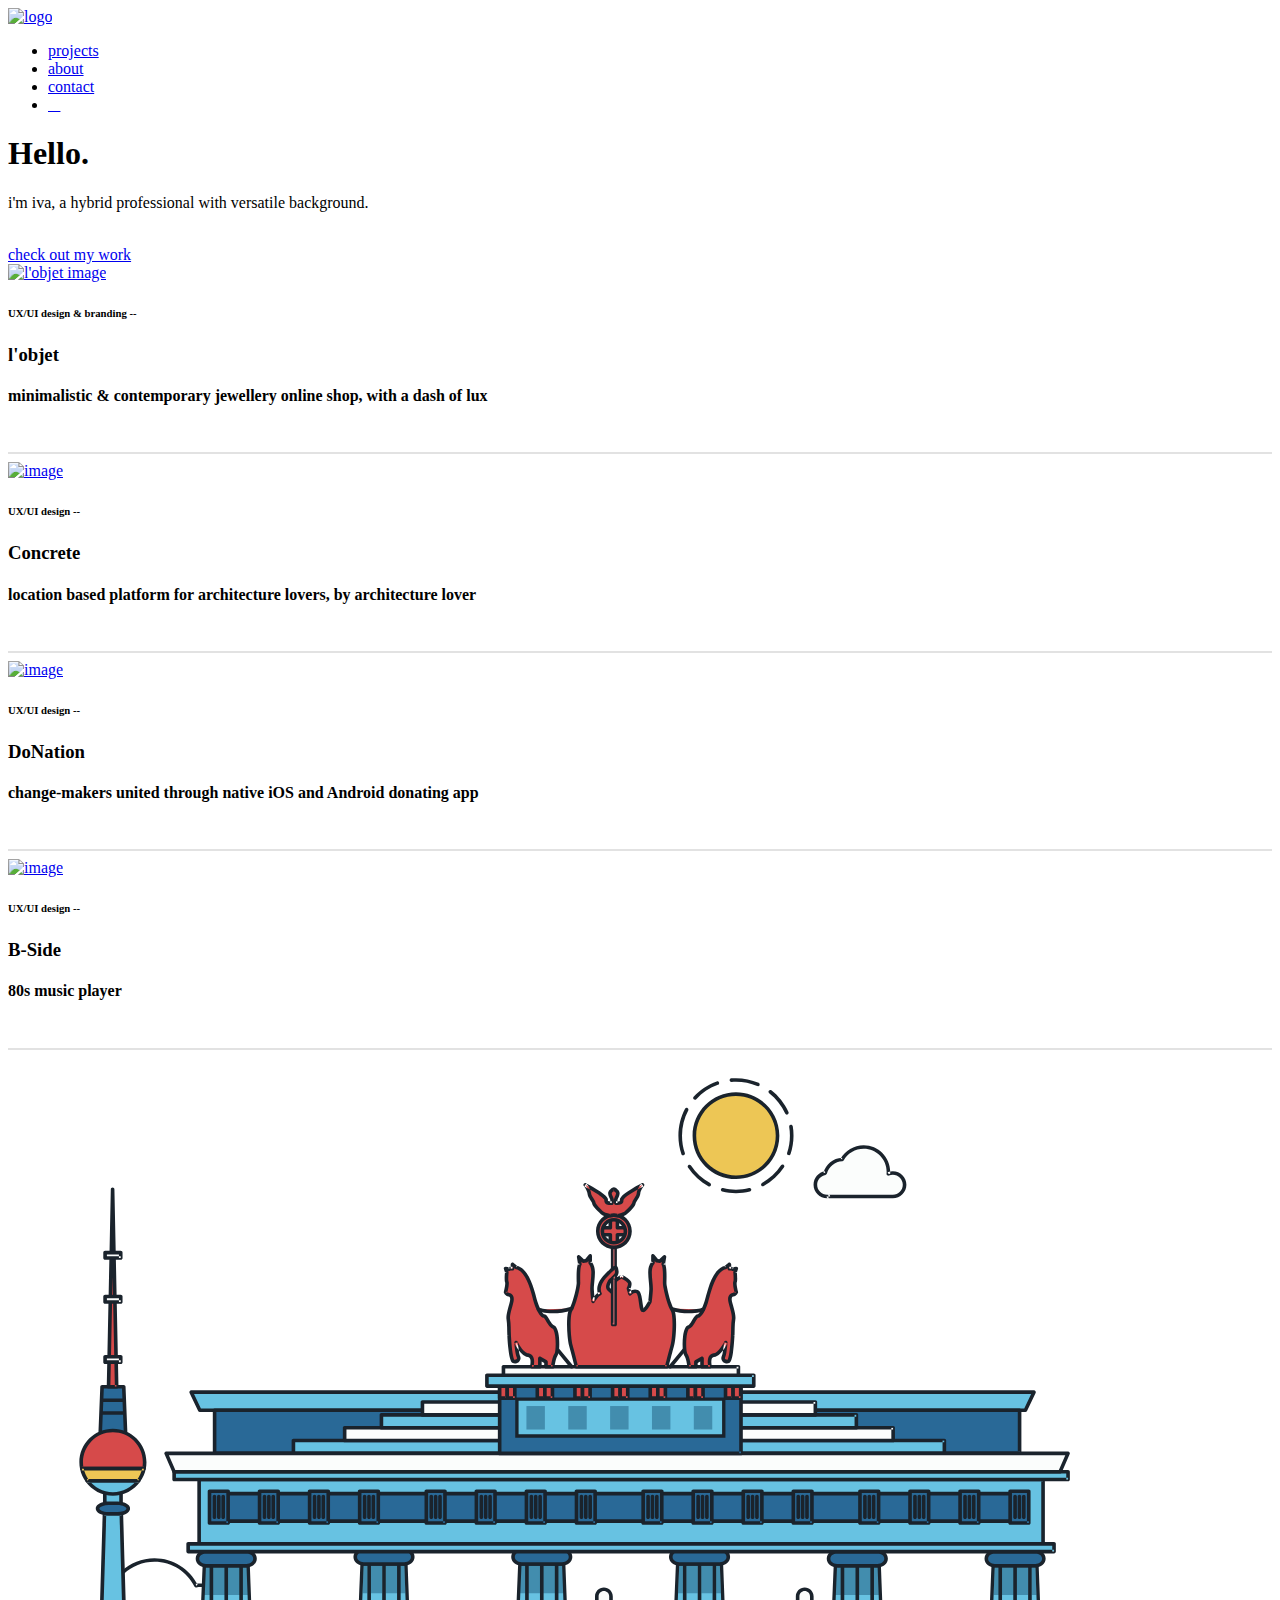
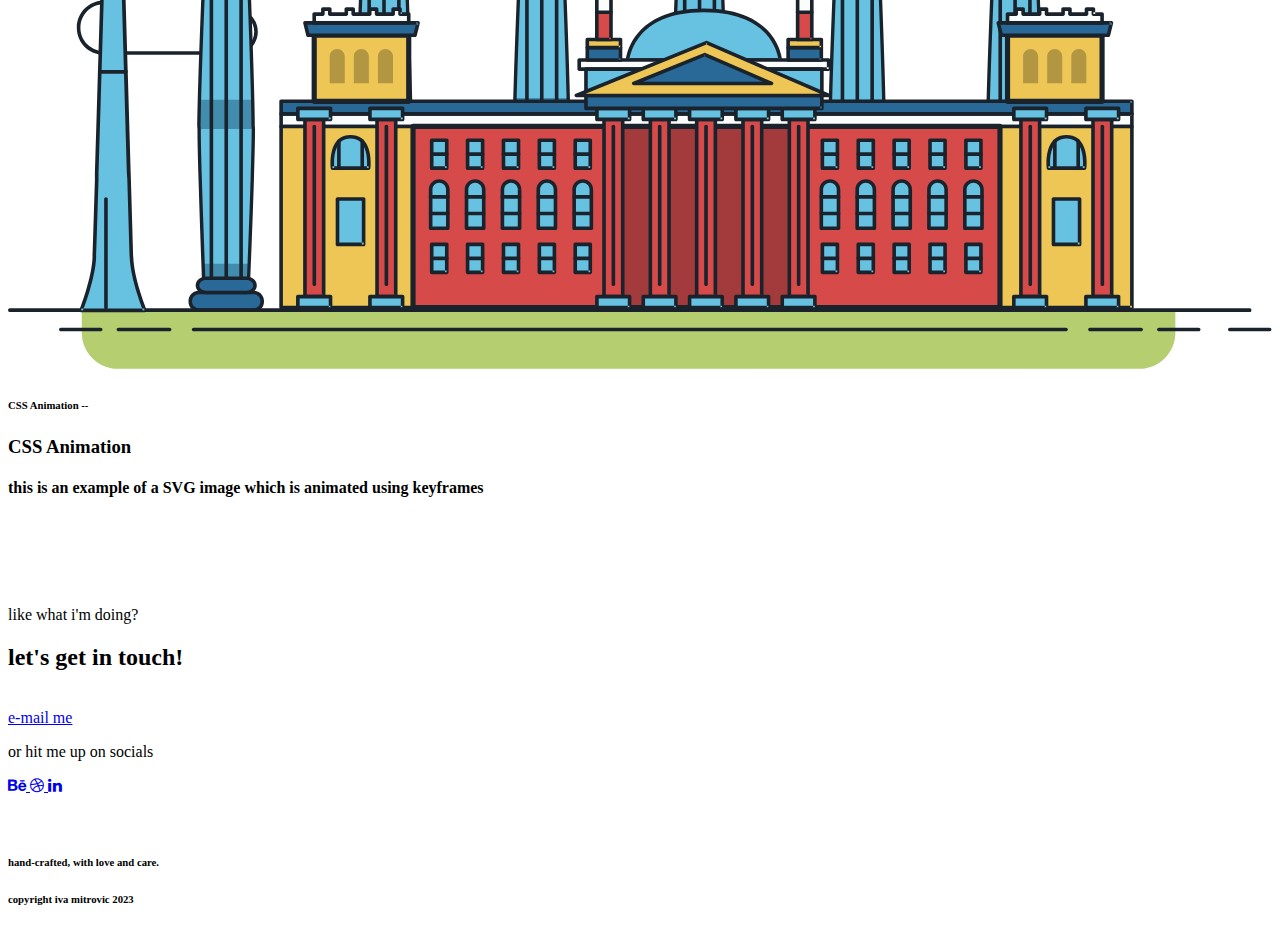
==== index.html @ a02ba807 "favicon test 2" ====
<!DOCTYPE html>
<html lang="en" dir="ltr">
  <head>
    <link rel="stylesheet" type="text/css" href="css/style.css" />
    <link rel="stylesheet" href="https://maxcdn.bootstrapcdn.com/font-awesome/4.5.0/css/font-awesome.min.css">
    <link rel="preconnect" href="https://fonts.googleapis.com">
    <link rel="preconnect" href="https://fonts.gstatic.com" crossorigin>
    <link href="https://fonts.googleapis.com/css2?family=Montserrat:wght@100;200;300;400;500;600;700;800&display=swap" rel="stylesheet">
     <!-- Back to top button -->
    <a id="top"></a>
    <meta name="viewport" content="width=device-width, initial-scale=1" />
    <meta charset="utf-8" />
    <title>Portfolio | Iva Mitrovic</title>
    <link rel="icon" type="image/x-icon" href="./favicon.ico">
    <script
      src="https://kit.fontawesome.com/0a37a49e68.js"
      crossorigin="anonymous"
    ></script>
  </head>

  <body>
    <header class="css-box-shadow">
      <div class="container" id="hero">
        <div class="navtoggle" id="myNavtoggle">
          <a href="index.html">
            <img src="img/ivalogo.svg" alt="logo" class="logo" />
          </a>

          <nav>
            <ul>
              <li><a href="#projects" onclick="menuToggle()">projects</a></li>
              <li><a href="about.html">about</a></li>
              <li><a href="#contact" onclick="menuToggle()">contact</a></li>
              <li>
                <a
                  href="javascript:void(0);"
                  class="icon"
                  onclick="menuToggle()"
                  ><i class="fas fa-bars"></i
                ></a>
              </li>
            </ul>
          </nav>
        </div>
      </div>
    </header>

    <main>

      <div class="container center">
        <div class="row extra-padding text-center">
          <h1>Hello.</h1>
          <p>
            i'm iva, a hybrid professional with versatile background.
          </p>
          <br>
          <a href="#projects" class="button">check out my work</a>
        </div>
      </div>

       <div class="container" id="projects">
        <div class="tab"></div>


<div class="extra-padding"></div>

        <div class="row">
          <a href="lobjet.html">
          <picture>
            <source srcset="img/lobjet/lobjetframes3.svg" media="(max-width:767px)" />
            <img src="img/lobjet/lobjetframes3.svg" alt="l'objet image" />
          </picture>
        </a>
        </div>
        <div class="row">
          <div class="col-md-2">
            <h6>UX/UI design & branding --</h6>
          </div>

          <div class="col-md-6">
            <h3>l'objet</h3>
            <h4>
              minimalistic & contemporary jewellery online shop, with a dash of lux
            </h4>
          </div>

          <div class="col-md-2"></div>
        </div>
<br>

        <hr color="#e2e2e2">

        <div class="row">
          <div class="tab">
            <a href="concrete.html">
            <picture>
              <source
                srcset="img/concrete/concretebarbican2.svg"
                media="(max-width:765px)"/>
              <img src="img/concrete/concretebarbican2.svg" alt="image" />
            </picture>
          </a>
          </div>

        </div>

        <div class="row">
          <div class="col-md-2">
            <h6>UX/UI design --</h6>
          </div>

          <div class="col-md-6">
            <h3>Concrete</h3>
            <h4>
              location based platform for architecture lovers, by architecture lover
            </h4>
          </div>

          <div class="col-md-2"></div>
        </div>

        <br>


        <hr color="#e2e2e2">

        <div class="row">
          <div class="tab">
            <a href="donation.html">
            <picture>
              <source
                srcset="img/donation/donationbuttons.svg"
                media="(max-width:765px)"
              />
              <img src="img/donation/donationbuttons.svg" alt="image" />
            </picture>
            </a>
          </div>
        </div>

        <div class="row">
          <div class="col-md-2">
            <h6>UX/UI design --</h6>
          </div>

          <div class="col-md-6">
            <h3>DoNation</h3>
            <h4>change-makers united through native iOS and Android donating app </h4>
          </div>

          <div class="col-md-2"></div>
        </div>

        <br>

        <hr color="#e2e2e2">

        <div class="row">
          <div class="tab">
            <a href="bside.html">
            <picture>
              <source srcset="img/bside/bsiderecord2.svg" media="(max-width:765px)" />
              <img src="img/bside/bsiderecord2.svg" alt="image" />
            </picture>
            </a>
          </div>
        </div>

        <div class="row">
          <div class="col-md-2">
            <h6>UX/UI design --</h6>
          </div>

          <div class="col-md-6">
            <h3>B-Side</h3>
            <h4>
              80s music player
            </h4>
          </div>

          <div class="col-md-2"></div>
        </div>

        <br>

        <hr color="#e2e2e2">

        <div class="row">
          <div class="tab">
            <a href="">
          <svg
            id="about-picture"
            xmlns="http://www.w3.org/2000/svg"
            class="berlin-illustration"
            height="auto"
            viewBox="0 0 700 505"
            xmlns:xlink="http://www.w3.org/1999/xlink"
          >
            <defs>
              <polygon
                id="a"
                points=".06 231.917 .06 .929 688.717 .929 688.717 231.917"
              ></polygon>
            </defs>
            <g fill="none" fill-rule="evenodd">
              <g transform="translate(0 241)" class="cloud-front">
                <path
                  fill="#1A232C"
                  d="M87.602,29 L87.602,28 C87.326,28.001 87.103,28.024 86.927,28.033 L86.979,29.031 L87.947,28.78 C85.741,20.282 78.041,14.002 68.852,14 C67.858,14 66.904,14.096 65.98,14.231 L66.125,15.22 L67.019,14.772 C62.626,6.015 53.567,0.001 43.102,0 C29.041,0.002 17.524,10.848 16.443,24.632 L17.44,24.71 L17.606,23.724 C16.803,23.589 15.969,23.5 15.102,23.5 C6.817,23.501 0.102,30.215 0.102,38.5 C0.102,46.785 6.817,53.499 15.102,53.5 L87.602,53.5 C94.644,53.499 100.351,47.792 100.352,40.75 C100.351,33.708 94.644,28.001 87.602,28 L87.602,30 C90.573,30 93.254,31.202 95.203,33.149 C97.15,35.097 98.351,37.778 98.352,40.75 C98.351,43.722 97.15,46.403 95.203,48.351 C93.254,50.298 90.573,51.5 87.602,51.5 L15.102,51.5 C11.509,51.5 8.265,50.046 5.909,47.692 C3.555,45.337 2.102,42.093 2.102,38.5 C2.102,34.907 3.555,31.663 5.909,29.308 C8.265,26.954 11.509,25.5 15.102,25.5 C15.831,25.5 16.553,25.575 17.273,25.697 C17.551,25.743 17.832,25.672 18.055,25.499 C18.277,25.325 18.414,25.07 18.436,24.789 C19.436,12.04 30.094,1.998 43.102,2 C52.786,1.999 61.163,7.564 65.231,15.669 C65.425,16.055 65.842,16.272 66.27,16.21 C67.132,16.084 67.988,16 68.852,16 C77.108,15.998 84.027,21.647 86.011,29.283 C86.13,29.741 86.557,30.054 87.031,30.03 C87.27,30.017 87.457,29.999 87.602,30 L87.602,29"
                  transform="translate(38 36)"
                ></path>
              </g>
              <path
                fill="#B5CE6F"
                d="M646.484,484.382 C646.484,489.501 644.531,494.62 640.627,498.525 C636.722,502.43 631.603,504.382 626.484,504.382 L60.873,504.382 C55.754,504.382 50.636,502.43 46.731,498.525 C42.826,494.62 40.873,489.501 40.873,484.382 L40.873,471.917 L646.484,471.917 L646.484,484.382"
              ></path>
              <polyline
                fill="#67C2E2"
                points="334.824 185.029 101.449 185.029 106.209 195.08 563.438 195.08 568.2 185.029 334.824 185.029"
              ></polyline>
              <path
                fill="#1A232C"
                d="M334.824,185.029 L334.824,184.029 L101.449,184.029 C101.104,184.029 100.788,184.203 100.604,184.494 C100.42,184.785 100.398,185.146 100.545,185.457 L105.306,195.508 C105.471,195.856 105.824,196.079 106.209,196.079 L563.438,196.079 C563.824,196.079 564.177,195.856 564.342,195.508 L569.104,185.457 C569.251,185.146 569.229,184.785 569.045,184.494 C568.861,184.203 568.544,184.029 568.2,184.029 L334.824,184.029 L334.824,186.029 L566.62,186.029 L562.806,194.08 L106.842,194.08 L103.029,186.029 L334.824,186.029 L334.824,185.029"
              ></path>
              <polygon
                fill="#296997"
                points="114.416 218.974 560.222 218.974 560.222 195.08 114.416 195.08"
              ></polygon>
              <path
                fill="#1A232C"
                d="M560.222,218.974 L560.222,217.974 L115.416,217.974 L115.416,196.079 L559.222,196.079 L559.222,218.974 L560.222,218.974 L560.222,217.974 L560.222,218.974 L561.222,218.974 L561.222,195.08 C561.222,194.816 561.115,194.559 560.929,194.372 C560.742,194.186 560.485,194.08 560.222,194.08 L114.416,194.08 C114.152,194.08 113.895,194.186 113.708,194.372 C113.522,194.559 113.416,194.816 113.416,195.08 L113.416,218.974 C113.416,219.237 113.522,219.495 113.708,219.681 C113.895,219.867 114.152,219.974 114.416,219.974 L560.222,219.974 C560.485,219.974 560.742,219.867 560.929,219.681 C561.115,219.495 561.222,219.237 561.222,218.974 L560.222,218.974"
              ></path>
              <polygon
                fill="#67C2E2"
                points="105.85 269.08 573.225 269.08 573.225 233.398 105.85 233.398"
              ></polygon>
              <path
                fill="#1A232C"
                d="M573.225,233.398 L573.225,232.398 L105.85,232.398 C105.587,232.398 105.329,232.505 105.143,232.691 C104.957,232.877 104.85,233.134 104.85,233.398 L104.85,269.08 C104.85,269.344 104.957,269.601 105.143,269.788 C105.329,269.974 105.587,270.08 105.85,270.08 L573.225,270.08 C573.488,270.08 573.745,269.974 573.932,269.788 C574.118,269.601 574.225,269.344 574.225,269.08 L574.225,233.398 C574.225,233.134 574.118,232.877 573.932,232.691 C573.745,232.505 573.488,232.398 573.225,232.398 L573.225,233.398 L572.225,233.398 L572.225,268.08 L106.85,268.08 L106.85,234.398 L573.225,234.398 L573.225,233.398 L572.225,233.398 L573.225,233.398"
              ></path>
              <polygon
                fill="#296997"
                points="116.751 256.508 562.557 256.508 562.557 241.243 116.751 241.243"
              ></polygon>
              <path
                fill="#1A232C"
                d="M562.557,256.508 L562.557,255.508 L117.75,255.508 L117.75,242.243 L561.557,242.243 L561.557,256.508 L562.557,256.508 L562.557,255.508 L562.557,256.508 L563.557,256.508 L563.557,241.243 C563.557,240.979 563.45,240.722 563.264,240.535 C563.078,240.349 562.82,240.243 562.557,240.243 L116.75,240.243 C116.487,240.243 116.23,240.349 116.043,240.535 C115.857,240.722 115.751,240.979 115.751,241.243 L115.751,256.508 C115.751,256.771 115.857,257.029 116.043,257.215 C116.23,257.401 116.487,257.508 116.751,257.508 L562.557,257.508 C562.82,257.508 563.077,257.401 563.264,257.215 C563.45,257.029 563.557,256.771 563.557,256.508 L562.557,256.508"
              ></path>
              <polygon
                fill="#67C2E2"
                points="158.07 218.974 518.563 218.974 518.563 211.858 158.07 211.858"
              ></polygon>
              <path
                fill="#1A232C"
                d="M518.563,211.858 L518.563,210.858 L158.07,210.858 C157.807,210.858 157.549,210.964 157.363,211.151 C157.177,211.337 157.07,211.594 157.07,211.858 L157.07,218.974 C157.07,219.237 157.177,219.495 157.363,219.681 C157.549,219.867 157.807,219.974 158.07,219.974 L518.563,219.974 C518.826,219.974 519.083,219.867 519.27,219.681 C519.456,219.495 519.562,219.237 519.562,218.974 L519.562,211.858 C519.562,211.594 519.456,211.337 519.27,211.151 C519.083,210.964 518.826,210.858 518.563,210.858 L518.563,211.858 L517.563,211.858 L517.563,217.974 L159.07,217.974 L159.07,212.858 L518.563,212.858 L518.563,211.858 L517.563,211.858 L518.563,211.858"
              ></path>
              <polygon
                fill="#FBFDFC"
                points="186.438 211.858 490.194 211.858 490.194 204.741 186.438 204.741"
              ></polygon>
              <path
                fill="#1A232C"
                d="M490.194,204.741 L490.194,203.741 L186.438,203.741 C186.175,203.741 185.917,203.848 185.731,204.034 C185.545,204.221 185.438,204.478 185.438,204.741 L185.438,211.858 C185.438,212.121 185.545,212.379 185.731,212.565 C185.917,212.751 186.175,212.858 186.438,212.858 L490.194,212.858 C490.458,212.858 490.715,212.751 490.902,212.565 C491.088,212.379 491.194,212.121 491.194,211.858 L491.194,204.741 C491.194,204.478 491.088,204.221 490.902,204.034 C490.715,203.848 490.458,203.741 490.194,203.741 L490.194,204.741 L489.194,204.741 L489.194,210.858 L187.438,210.858 L187.438,205.741 L490.194,205.741 L490.194,204.741 L489.194,204.741 L490.194,204.741"
              ></path>
              <polygon
                fill="#67C2E2"
                points="206.805 204.741 469.828 204.741 469.828 197.624 206.805 197.624"
              ></polygon>
              <path
                fill="#1A232C"
                d="M469.828,197.624 L469.828,196.624 L206.805,196.624 C206.541,196.624 206.284,196.731 206.098,196.917 C205.911,197.103 205.805,197.361 205.805,197.624 L205.805,204.741 C205.805,205.005 205.911,205.262 206.098,205.449 C206.284,205.635 206.541,205.741 206.805,205.741 L469.828,205.741 C470.091,205.741 470.349,205.635 470.535,205.449 C470.722,205.262 470.828,205.005 470.828,204.741 L470.828,197.624 C470.828,197.361 470.722,197.103 470.535,196.917 C470.349,196.731 470.091,196.624 469.828,196.624 L469.828,197.624 L468.828,197.624 L468.828,203.741 L207.805,203.741 L207.805,198.624 L469.828,198.624 L469.828,197.624 L468.828,197.624 L469.828,197.624"
              ></path>
              <polygon
                fill="#FBFDFC"
                points="229.521 197.624 447.111 197.624 447.111 190.509 229.521 190.509"
              ></polygon>
              <path
                fill="#1A232C"
                d="M447.111,190.509 L447.111,189.509 L229.521,189.509 C229.258,189.509 229,189.616 228.814,189.802 C228.628,189.988 228.521,190.246 228.521,190.509 L228.521,197.624 C228.521,197.888 228.628,198.145 228.814,198.332 C229,198.518 229.258,198.624 229.521,198.624 L447.111,198.624 C447.375,198.624 447.632,198.518 447.818,198.332 C448.005,198.145 448.111,197.888 448.111,197.624 L448.111,190.509 C448.111,190.246 448.005,189.988 447.818,189.802 C447.632,189.616 447.375,189.509 447.111,189.509 L447.111,190.509 L446.111,190.509 L446.111,196.624 L230.521,196.624 L230.521,191.509 L447.111,191.509 L447.111,190.509 L446.111,190.509 L447.111,190.509"
              ></path>
              <path
                fill="#67C2E2"
                d="M135.607,355.447 C135.163,337.766 134.264,313.326 133.648,297.387 C133.274,287.721 133.004,281.18 133.004,281.18 L108.722,281.18 C108.722,281.18 108.452,287.721 108.079,297.387 C107.462,313.326 106.563,337.766 106.119,355.447 C105.953,362.059 105.85,367.732 105.85,371.653 L105.85,371.654 C105.85,386.117 107.243,424.332 108.089,446.189 C108.457,455.706 108.722,462.126 108.722,462.126 L133.004,462.126 C133.004,462.126 133.269,455.706 133.637,446.189 C134.482,424.332 135.876,386.117 135.876,371.654 L135.876,371.653 C135.876,367.732 135.773,362.059 135.607,355.447"
              ></path>
              <path
                fill="#428DAE"
                d="M133.648 297.387L108.079 297.387C108.452 287.721 108.722 281.18 108.722 281.18L133.004 281.18C133.004 281.18 133.274 287.721 133.648 297.387M135.876 371.654L105.85 371.654 105.85 371.653C105.85 367.732 105.953 362.059 106.119 355.447L135.607 355.447C135.773 362.059 135.876 367.732 135.876 371.653L135.876 371.654M133.004 462.126L108.722 462.126C108.722 462.126 108.457 455.706 108.089 446.189L133.637 446.189C133.269 455.706 133.004 462.126 133.004 462.126"
              ></path>
              <path
                fill="#1A232C"
                d="M109.612,461.199 L132.114,461.199 C132.447,453.007 134.949,390.886 134.949,371.653 C134.949,352.42 132.447,290.299 132.114,282.108 L109.612,282.108 C109.279,290.299 106.778,352.42 106.778,371.653 C106.778,390.886 109.279,453.007 109.612,461.199 Z M133.895,463.054 L107.832,463.054 L107.794,462.164 C107.766,461.466 104.922,392.193 104.922,371.653 C104.922,351.114 107.766,281.839 107.794,281.142 L107.832,280.252 L133.895,280.252 L133.931,281.142 C133.96,281.839 136.804,351.114 136.804,371.653 C136.804,392.193 133.96,461.466 133.931,462.164 L133.895,463.054 L133.895,463.054 Z"
              ></path>
              <path
                fill="#1A232C"
                d="M111.638 281.18L111.638 462.126C111.638 462.679 112.086 463.126 112.638 463.126 113.19 463.126 113.638 462.679 113.638 462.126L113.638 281.18C113.638 280.628 113.19 280.18 112.638 280.18 112.086 280.18 111.638 280.628 111.638 281.18M119.863 281.18L119.863 462.126C119.863 462.679 120.311 463.126 120.863 463.126 121.416 463.126 121.863 462.679 121.863 462.126L121.863 281.18C121.863 280.628 121.416 280.18 120.863 280.18 120.311 280.18 119.863 280.628 119.863 281.18M128.088 281.18L128.088 462.126C128.088 462.679 128.536 463.126 129.088 463.126 129.64 463.126 130.088 462.679 130.088 462.126L130.088 281.18C130.088 280.628 129.64 280.18 129.088 280.18 128.536 280.18 128.088 280.628 128.088 281.18"
              ></path>
              <path
                fill="#296997"
                d="M136.79,277.265 C136.79,279.418 134.675,281.18 132.09,281.18 L109.636,281.18 C107.051,281.18 104.936,279.418 104.936,277.265 C104.936,275.111 107.051,273.349 109.636,273.349 L132.09,273.349 C134.675,273.349 136.79,275.111 136.79,277.265"
              ></path>
              <path
                fill="#1A232C"
                d="M136.79,277.265 L135.79,277.265 C135.789,278.005 135.433,278.704 134.769,279.262 C134.109,279.814 133.155,280.181 132.09,280.18 L109.636,280.18 C108.571,280.181 107.617,279.814 106.956,279.262 C106.293,278.704 105.936,278.005 105.936,277.265 C105.936,276.524 106.293,275.825 106.957,275.267 C107.617,274.715 108.571,274.348 109.636,274.349 L132.09,274.349 C133.155,274.348 134.109,274.716 134.769,275.267 C135.433,275.825 135.789,276.524 135.79,277.265 L137.79,277.265 C137.791,275.851 137.09,274.593 136.049,273.731 C135.006,272.863 133.61,272.35 132.09,272.349 L109.636,272.349 C108.116,272.35 106.72,272.863 105.676,273.731 C104.636,274.593 103.935,275.851 103.936,277.265 C103.935,278.678 104.636,279.937 105.677,280.798 C106.72,281.666 108.116,282.179 109.636,282.18 L132.09,282.18 C133.61,282.179 135.006,281.666 136.049,280.798 C137.09,279.937 137.791,278.678 137.79,277.265 L136.79,277.265"
              ></path>
              <path
                fill="#296997"
                d="M140.775,467.217 C140.775,469.803 138.661,471.917 136.076,471.917 L105.65,471.917 C103.065,471.917 100.951,469.803 100.951,467.217 L100.951,466.825 C100.951,464.241 103.065,462.126 105.65,462.126 L136.076,462.126 C138.661,462.126 140.775,464.241 140.775,466.825 L140.775,467.217"
              ></path>
              <path
                fill="#1A232C"
                d="M140.775,467.217 L139.775,467.217 C139.775,468.235 139.361,469.155 138.688,469.83 C138.013,470.503 137.093,470.917 136.076,470.917 L105.65,470.917 C104.633,470.917 103.713,470.504 103.038,469.83 C102.365,469.155 101.951,468.235 101.951,467.217 L101.951,466.825 C101.951,465.808 102.365,464.889 103.038,464.214 C103.713,463.54 104.633,463.127 105.65,463.126 L136.076,463.126 C137.093,463.127 138.013,463.54 138.688,464.214 C139.362,464.889 139.775,465.808 139.775,466.825 L139.775,467.217 L141.775,467.217 L141.775,466.825 C141.772,463.684 139.217,461.13 136.076,461.126 L105.65,461.126 C102.509,461.13 99.955,463.684 99.951,466.825 L99.951,467.217 C99.954,470.36 102.509,472.914 105.65,472.917 L136.076,472.917 C139.217,472.914 141.772,470.36 141.775,467.217 L140.775,467.217"
              ></path>
              <path
                fill="#296997"
                d="M136.79,458.208 C136.79,460.363 134.675,462.126 132.09,462.126 L109.636,462.126 C107.051,462.126 104.936,460.363 104.936,458.208 C104.936,456.057 107.051,454.292 109.636,454.292 L132.09,454.292 C134.675,454.292 136.79,456.057 136.79,458.208"
              ></path>
              <path
                fill="#1A232C"
                d="M136.79,458.208 L135.79,458.208 C135.789,458.949 135.432,459.649 134.769,460.207 C134.108,460.76 133.154,461.128 132.09,461.126 L109.636,461.126 C108.572,461.128 107.617,460.76 106.957,460.207 C106.293,459.649 105.936,458.949 105.936,458.208 C105.936,457.47 106.293,456.77 106.957,456.212 C107.617,455.659 108.572,455.291 109.636,455.292 L132.09,455.292 C133.154,455.291 134.108,455.659 134.769,456.212 C135.433,456.77 135.789,457.47 135.79,458.208 L137.79,458.208 C137.791,456.796 137.09,455.538 136.05,454.675 C135.006,453.808 133.61,453.294 132.09,453.292 L109.636,453.292 C108.115,453.294 106.719,453.808 105.676,454.675 C104.636,455.538 103.935,456.796 103.936,458.208 C103.935,459.622 104.636,460.881 105.676,461.743 C106.72,462.611 108.116,463.125 109.636,463.126 L132.09,463.126 C133.61,463.125 135.006,462.611 136.05,461.743 C137.09,460.881 137.791,459.622 137.79,458.208 L136.79,458.208"
              ></path>
              <path
                fill="#67C2E2"
                d="M572.471,355.447 C572.025,337.766 571.126,313.326 570.51,297.387 C570.137,287.721 569.867,281.18 569.867,281.18 L545.585,281.18 C545.585,281.18 545.315,287.721 544.942,297.387 C544.326,313.326 543.427,337.766 542.981,355.447 C542.815,362.059 542.713,367.732 542.713,371.653 L542.713,371.654 C542.713,386.117 544.107,424.332 544.952,446.189 C545.32,455.706 545.585,462.126 545.585,462.126 L569.867,462.126 C569.867,462.126 570.132,455.706 570.499,446.189 C571.346,424.332 572.739,386.117 572.739,371.654 L572.739,371.653 C572.739,367.732 572.637,362.059 572.471,355.447"
              ></path>
              <path
                fill="#428DAE"
                d="M569.582 297.387L566.951 297.387 566.951 282.108 568.977 282.108C569.063 284.206 569.29 289.841 569.582 297.387M564.951 297.387L545.871 297.387C546.162 289.841 546.39 284.206 546.476 282.108L564.951 282.108 564.951 297.387M571.8 369.187L566.951 369.187 566.951 356.265 571.562 356.265C571.685 361.272 571.771 365.701 571.8 369.187M564.951 369.187L543.653 369.187C543.684 365.512 543.777 360.79 543.912 355.447L553.551 355.447 553.551 356.265 564.951 356.265 564.951 369.187"
              ></path>
              <path
                fill="#1A232C"
                d="M546.476,461.199 L568.977,461.199 C569.31,453.007 571.812,390.886 571.812,371.653 C571.812,352.42 569.31,290.299 568.977,282.108 L546.476,282.108 C546.142,290.299 543.642,352.42 543.642,371.653 C543.642,390.886 546.142,453.007 546.476,461.199 M570.758,463.054 L544.694,463.054 L544.658,462.164 C544.629,461.466 541.785,392.193 541.785,371.653 C541.785,351.114 544.629,281.839 544.658,281.142 L544.694,280.252 L570.758,280.252 L570.795,281.142 C570.823,281.839 573.667,351.114 573.667,371.653 C573.667,392.193 570.823,461.466 570.795,462.164 L570.758,463.054"
              ></path>
              <path
                fill="#1A232C"
                d="M548.501 281.18L548.501 462.126C548.501 462.679 548.949 463.126 549.501 463.126 550.053 463.126 550.501 462.679 550.501 462.126L550.501 281.18C550.501 280.628 550.053 280.18 549.501 280.18 548.949 280.18 548.501 280.628 548.501 281.18M556.727 281.18L556.727 462.126C556.727 462.679 557.174 463.126 557.727 463.126 558.279 463.126 558.727 462.679 558.727 462.126L558.727 281.18C558.727 280.628 558.279 280.18 557.727 280.18 557.174 280.18 556.727 280.628 556.727 281.18M564.951 281.18L564.951 462.126C564.951 462.679 565.399 463.126 565.951 463.126 566.503 463.126 566.951 462.679 566.951 462.126L566.951 281.18C566.951 280.628 566.503 280.18 565.951 280.18 565.399 280.18 564.951 280.628 564.951 281.18"
              ></path>
              <path
                fill="#296997"
                d="M573.653,277.265 C573.653,279.418 571.537,281.18 568.953,281.18 L546.499,281.18 C543.915,281.18 541.799,279.418 541.799,277.265 C541.799,275.111 543.915,273.349 546.499,273.349 L568.953,273.349 C571.537,273.349 573.653,275.111 573.653,277.265"
              ></path>
              <path
                fill="#1A232C"
                d="M573.653,277.265 L572.653,277.265 C572.653,278.005 572.296,278.704 571.632,279.262 C570.972,279.814 570.017,280.181 568.953,280.18 L546.499,280.18 C545.435,280.181 544.48,279.814 543.82,279.262 C543.156,278.704 542.8,278.005 542.799,277.265 C542.8,276.525 543.156,275.825 543.82,275.267 C544.481,274.715 545.435,274.348 546.499,274.349 L568.953,274.349 C570.017,274.348 570.972,274.715 571.632,275.267 C572.296,275.825 572.653,276.525 572.653,277.265 L574.653,277.265 C574.654,275.851 573.953,274.593 572.912,273.731 C571.869,272.863 570.473,272.35 568.953,272.349 L546.499,272.349 C544.979,272.35 543.583,272.863 542.54,273.731 C541.499,274.593 540.798,275.851 540.799,277.265 C540.798,278.679 541.499,279.937 542.54,280.798 C543.583,281.666 544.979,282.179 546.499,282.18 L568.953,282.18 C570.473,282.179 571.869,281.666 572.912,280.798 C573.953,279.937 574.654,278.679 574.653,277.265 L573.653,277.265"
              ></path>
              <path
                fill="#296997"
                d="M577.639,467.217 C577.639,469.803 575.524,471.917 572.938,471.917 L542.514,471.917 C539.929,471.917 537.813,469.803 537.813,467.217 L537.813,466.825 C537.813,464.241 539.929,462.126 542.514,462.126 L572.938,462.126 C575.524,462.126 577.639,464.241 577.639,466.825 L577.639,467.217"
              ></path>
              <path
                fill="#1A232C"
                d="M577.639,467.217 L576.639,467.217 C576.638,468.235 576.225,469.155 575.551,469.83 C574.876,470.503 573.956,470.917 572.938,470.917 L542.514,470.917 C541.497,470.917 540.576,470.503 539.901,469.83 C539.227,469.155 538.814,468.234 538.813,467.217 L538.813,466.825 C538.814,465.808 539.227,464.889 539.901,464.214 C540.576,463.54 541.497,463.127 542.514,463.126 L572.938,463.126 C573.956,463.127 574.876,463.54 575.551,464.214 C576.225,464.888 576.638,465.808 576.639,466.825 L576.639,467.217 L578.639,467.217 L578.639,466.825 C578.635,463.684 576.081,461.13 572.938,461.126 L542.514,461.126 C539.372,461.13 536.817,463.684 536.813,466.825 L536.813,467.217 C536.817,470.36 539.372,472.914 542.514,472.917 L572.938,472.917 C576.081,472.914 578.635,470.359 578.639,467.217 L577.639,467.217"
              ></path>
              <path
                fill="#296997"
                d="M573.653,458.208 C573.653,460.363 571.537,462.126 568.953,462.126 L546.499,462.126 C543.915,462.126 541.799,460.363 541.799,458.208 C541.799,456.057 543.915,454.292 546.499,454.292 L568.953,454.292 C571.537,454.292 573.653,456.057 573.653,458.208"
              ></path>
              <path
                fill="#1A232C"
                d="M573.653,458.208 L572.653,458.208 C572.653,458.949 572.296,459.649 571.632,460.207 C570.971,460.76 570.017,461.128 568.953,461.126 L546.499,461.126 C545.435,461.128 544.481,460.76 543.82,460.207 C543.157,459.649 542.799,458.949 542.799,458.208 C542.799,457.47 543.156,456.77 543.82,456.212 C544.481,455.659 545.435,455.291 546.499,455.292 L568.953,455.292 C570.017,455.291 570.971,455.659 571.632,456.212 C572.296,456.77 572.653,457.47 572.653,458.208 L574.653,458.208 C574.654,456.796 573.953,455.538 572.912,454.675 C571.869,453.808 570.473,453.294 568.953,453.292 L546.499,453.292 C544.979,453.294 543.583,453.808 542.54,454.675 C541.499,455.538 540.798,456.796 540.799,458.208 C540.798,459.622 541.499,460.881 542.54,461.743 C543.583,462.611 544.979,463.125 546.499,463.126 L568.953,463.126 C570.473,463.125 571.869,462.611 572.912,461.743 C573.953,460.881 574.654,459.622 574.653,458.208 L573.653,458.208"
              ></path>
              <path
                fill="#67C2E2"
                d="M485.098,355.447 C484.654,337.766 483.753,313.326 483.137,297.387 C482.764,287.721 482.494,281.18 482.494,281.18 L458.213,281.18 C458.213,281.18 457.942,287.721 457.569,297.387 C456.953,313.326 456.055,337.766 455.608,355.447 C455.443,362.059 455.34,367.732 455.34,371.653 L455.34,371.654 C455.34,386.117 456.733,424.332 457.58,446.189 C457.948,455.706 458.213,462.126 458.213,462.126 L482.494,462.126 C482.494,462.126 482.759,455.706 483.126,446.189 C483.973,424.332 485.366,386.117 485.366,371.654 L485.366,371.653 C485.366,367.732 485.265,362.059 485.098,355.447"
              ></path>
              <path
                fill="#428DAE"
                d="M483.137 297.387L457.569 297.387C457.942 287.721 458.213 281.18 458.213 281.18L482.494 281.18C482.494 281.18 482.764 287.721 483.137 297.387M485.355 369.187L455.351 369.187C455.382 365.502 455.475 360.78 455.608 355.447L485.098 355.447C485.232 360.78 485.325 365.502 485.355 369.187"
              ></path>
              <path
                fill="#1A232C"
                d="M459.103,461.199 L481.605,461.199 C481.938,453.007 484.439,390.886 484.439,371.653 C484.439,352.42 481.938,290.299 481.605,282.108 L459.103,282.108 C458.769,290.299 456.268,352.42 456.268,371.653 C456.268,390.886 458.769,453.007 459.103,461.199 Z M483.386,463.054 L457.321,463.054 L457.285,462.164 C457.256,461.466 454.412,392.193 454.412,371.653 C454.412,351.114 457.256,281.839 457.285,281.142 L457.321,280.252 L483.386,280.252 L483.422,281.142 C483.45,281.839 486.294,351.114 486.294,371.653 C486.294,392.193 483.45,461.466 483.422,462.164 L483.386,463.054 L483.386,463.054 Z"
              ></path>
              <path
                fill="#1A232C"
                d="M461.128 281.18L461.128 462.126C461.128 462.679 461.576 463.126 462.128 463.126 462.68 463.126 463.128 462.679 463.128 462.126L463.128 281.18C463.128 280.628 462.68 280.18 462.128 280.18 461.576 280.18 461.128 280.628 461.128 281.18M469.354 281.18L469.354 462.126C469.354 462.679 469.801 463.126 470.354 463.126 470.906 463.126 471.354 462.679 471.354 462.126L471.354 281.18C471.354 280.628 470.906 280.18 470.354 280.18 469.801 280.18 469.354 280.628 469.354 281.18M477.578 281.18L477.578 462.126C477.578 462.679 478.026 463.126 478.578 463.126 479.13 463.126 479.578 462.679 479.578 462.126L479.578 281.18C479.578 280.628 479.13 280.18 478.578 280.18 478.026 280.18 477.578 280.628 477.578 281.18"
              ></path>
              <path
                fill="#296997"
                d="M486.281,277.265 C486.281,279.418 484.164,281.18 481.58,281.18 L459.126,281.18 C456.542,281.18 454.426,279.418 454.426,277.265 C454.426,275.111 456.542,273.349 459.126,273.349 L481.58,273.349 C484.164,273.349 486.281,275.111 486.281,277.265"
              ></path>
              <path
                fill="#1A232C"
                d="M486.281,277.265 L485.281,277.265 C485.281,278.005 484.924,278.704 484.26,279.262 C483.599,279.814 482.644,280.181 481.58,280.18 L459.126,280.18 C458.062,280.181 457.107,279.814 456.447,279.262 C455.783,278.704 455.427,278.005 455.426,277.265 C455.427,276.525 455.783,275.825 456.447,275.267 C457.108,274.715 458.062,274.348 459.126,274.349 L481.58,274.349 C482.644,274.348 483.599,274.716 484.26,275.268 C484.924,275.825 485.281,276.525 485.281,277.265 L487.281,277.265 C487.282,275.851 486.58,274.593 485.54,273.731 C484.496,272.863 483.1,272.35 481.58,272.349 L459.126,272.349 C457.606,272.35 456.21,272.863 455.167,273.731 C454.126,274.593 453.425,275.851 453.426,277.265 C453.425,278.679 454.126,279.937 455.167,280.798 C456.21,281.666 457.606,282.179 459.126,282.18 L481.58,282.18 C483.1,282.179 484.496,281.666 485.54,280.799 C486.58,279.937 487.282,278.679 487.281,277.265 L486.281,277.265"
              ></path>
              <path
                fill="#296997"
                d="M490.266,467.217 C490.266,469.803 488.151,471.917 485.565,471.917 L455.141,471.917 C452.556,471.917 450.44,469.803 450.44,467.217 L450.44,466.825 C450.44,464.241 452.556,462.126 455.141,462.126 L485.565,462.126 C488.151,462.126 490.266,464.241 490.266,466.825 L490.266,467.217"
              ></path>
              <path
                fill="#1A232C"
                d="M490.266,467.217 L489.266,467.217 C489.265,468.235 488.852,469.155 488.178,469.83 C487.503,470.503 486.583,470.917 485.565,470.917 L455.141,470.917 C454.124,470.917 453.203,470.503 452.528,469.83 C451.854,469.155 451.441,468.234 451.44,467.217 L451.44,466.825 C451.441,465.808 451.854,464.889 452.528,464.214 C453.203,463.54 454.124,463.127 455.141,463.126 L485.565,463.126 C486.583,463.127 487.503,463.54 488.178,464.214 C488.852,464.888 489.265,465.808 489.266,466.825 L489.266,467.217 L491.266,467.217 L491.266,466.825 C491.262,463.684 488.708,461.13 485.565,461.126 L455.141,461.126 C451.999,461.13 449.444,463.684 449.44,466.825 L449.44,467.217 C449.444,470.36 451.999,472.914 455.141,472.917 L485.565,472.917 C488.708,472.914 491.262,470.359 491.266,467.217 L490.266,467.217"
              ></path>
              <path
                fill="#296997"
                d="M486.281,458.208 C486.281,460.363 484.164,462.126 481.58,462.126 L459.126,462.126 C456.542,462.126 454.426,460.363 454.426,458.208 C454.426,456.057 456.542,454.292 459.126,454.292 L481.58,454.292 C484.164,454.292 486.281,456.057 486.281,458.208"
              ></path>
              <path
                fill="#1A232C"
                d="M486.281,458.208 L485.281,458.208 C485.281,458.949 484.923,459.649 484.26,460.207 C483.599,460.76 482.644,461.128 481.58,461.126 L459.126,461.126 C458.062,461.128 457.108,460.76 456.447,460.207 C455.784,459.649 455.427,458.949 455.426,458.208 C455.426,457.47 455.783,456.77 456.447,456.212 C457.108,455.659 458.062,455.291 459.126,455.292 L481.58,455.292 C482.644,455.291 483.598,455.659 484.26,456.212 C484.924,456.77 485.281,457.47 485.281,458.208 L487.281,458.208 C487.282,456.795 486.58,455.538 485.54,454.675 C484.496,453.808 483.1,453.294 481.58,453.292 L459.126,453.292 C457.606,453.294 456.21,453.808 455.167,454.675 C454.126,455.538 453.425,456.796 453.426,458.208 C453.425,459.622 454.126,460.881 455.167,461.743 C456.21,462.611 457.606,463.125 459.126,463.126 L481.58,463.126 C483.1,463.125 484.496,462.611 485.54,461.743 C486.581,460.881 487.282,459.622 487.281,458.208 L486.281,458.208"
              ></path>
              <path
                fill="#67C2E2"
                d="M397.726,354.466 C397.28,336.787 396.381,312.346 395.765,296.407 C395.392,286.742 395.122,280.2 395.122,280.2 L370.84,280.2 C370.84,280.2 370.57,286.742 370.197,296.407 C369.581,312.346 368.682,336.787 368.236,354.466 C368.07,361.078 367.968,366.751 367.968,370.672 L367.968,370.673 C367.968,385.136 369.361,423.352 370.207,445.208 C370.575,454.726 370.84,461.146 370.84,461.146 L395.122,461.146 C395.122,461.146 395.386,454.726 395.754,445.208 C396.601,423.352 397.994,385.136 397.994,370.673 L397.994,370.672 C397.994,366.751 397.892,361.078 397.726,354.466"
              ></path>
              <path
                fill="#428DAE"
                d="M394.837 296.407L392.206 296.407 392.206 281.127 394.233 281.127C394.318 283.225 394.545 288.861 394.837 296.407L394.837 296.407zM383.981 296.407L390.206 296.407 390.206 281.127 383.981 281.127 383.981 296.407zM375.756 296.407L381.98 296.407 381.98 281.127 375.756 281.127 375.756 296.407zM373.756 296.407L371.126 296.407C371.417 288.861 371.645 283.225 371.73 281.127L373.756 281.127 373.756 296.407 373.756 296.407zM397.062 369.187L392.206 369.187 392.206 354.466 396.796 354.466C396.943 360.298 397.041 365.389 397.062 369.187L397.062 369.187zM383.981 369.187L390.206 369.187 390.206 354.466 383.981 354.466 383.981 369.187zM375.756 369.187L381.98 369.187 381.98 354.466 375.756 354.466 375.756 369.187zM373.756 369.187L368.9 369.187C368.921 365.389 369.019 360.298 369.166 354.466L373.756 354.466 373.756 369.187 373.756 369.187z"
              ></path>
              <path
                fill="#1A232C"
                d="M371.73,460.218 L394.233,460.218 C394.565,452.027 397.066,389.906 397.066,370.672 C397.066,351.44 394.565,289.319 394.233,281.127 L371.73,281.127 C371.397,289.319 368.895,351.44 368.895,370.672 C368.895,389.906 371.397,452.027 371.73,460.218 M396.013,462.074 L369.949,462.074 L369.912,461.184 C369.884,460.486 367.04,391.212 367.04,370.672 C367.04,350.133 369.884,280.859 369.912,280.162 L369.949,279.272 L396.013,279.272 L396.05,280.162 C396.078,280.859 398.922,350.133 398.922,370.672 C398.922,391.212 396.078,460.486 396.05,461.184 L396.013,462.074"
              ></path>
              <path
                fill="#1A232C"
                d="M373.756 280.2L373.756 461.146C373.756 461.698 374.203 462.146 374.756 462.146 375.308 462.146 375.756 461.698 375.756 461.146L375.756 280.2C375.756 279.647 375.308 279.2 374.756 279.2 374.203 279.2 373.756 279.647 373.756 280.2M381.98 280.2L381.98 461.146C381.98 461.698 382.428 462.146 382.98 462.146 383.533 462.146 383.981 461.698 383.981 461.146L383.981 280.2C383.981 279.647 383.533 279.2 382.98 279.2 382.428 279.2 381.98 279.647 381.98 280.2M390.206 280.2L390.206 461.146C390.206 461.698 390.654 462.146 391.206 462.146 391.758 462.146 392.206 461.698 392.206 461.146L392.206 280.2C392.206 279.647 391.758 279.2 391.206 279.2 390.654 279.2 390.206 279.647 390.206 280.2"
              ></path>
              <path
                fill="#296997"
                d="M398.908,276.285 C398.908,278.439 396.792,280.2 394.208,280.2 L371.754,280.2 C369.17,280.2 367.053,278.439 367.053,276.285 C367.053,274.13 369.17,272.369 371.754,272.369 L394.208,272.369 C396.792,272.369 398.908,274.13 398.908,276.285"
              ></path>
              <path
                fill="#1A232C"
                d="M398.908,276.285 L397.908,276.285 C397.907,277.025 397.551,277.724 396.887,278.281 C396.227,278.833 395.272,279.201 394.208,279.2 L371.754,279.2 C370.69,279.201 369.735,278.833 369.074,278.281 C368.41,277.724 368.053,277.025 368.053,276.285 C368.053,275.544 368.41,274.845 369.074,274.287 C369.735,273.735 370.69,273.367 371.754,273.369 L394.208,273.369 C395.272,273.367 396.227,273.735 396.887,274.287 C397.551,274.844 397.907,275.544 397.908,276.285 L399.908,276.285 C399.909,274.871 399.208,273.612 398.167,272.75 C397.124,271.883 395.728,271.37 394.208,271.369 L371.754,271.369 C370.234,271.37 368.838,271.883 367.794,272.75 C366.754,273.612 366.052,274.871 366.053,276.285 C366.052,277.699 366.754,278.957 367.795,279.818 C368.838,280.686 370.234,281.198 371.754,281.2 L394.208,281.2 C395.728,281.198 397.123,280.686 398.167,279.818 C399.208,278.957 399.909,277.698 399.908,276.285 L398.908,276.285"
              ></path>
              <path
                fill="#296997"
                d="M402.894,466.237 C402.894,468.823 400.779,470.937 398.193,470.937 L367.768,470.937 C365.183,470.937 363.068,468.823 363.068,466.237 L363.068,465.844 C363.068,463.26 365.183,461.146 367.768,461.146 L398.193,461.146 C400.779,461.146 402.894,463.26 402.894,465.844 L402.894,466.237"
              ></path>
              <path
                fill="#1A232C"
                d="M402.894,466.237 L401.894,466.237 C401.893,467.254 401.48,468.174 400.806,468.849 C400.131,469.523 399.211,469.937 398.193,469.937 L367.768,469.937 C366.751,469.937 365.831,469.523 365.156,468.849 C364.482,468.174 364.069,467.254 364.068,466.237 L364.068,465.844 C364.069,464.828 364.482,463.908 365.156,463.233 C365.831,462.56 366.751,462.146 367.768,462.146 L398.193,462.146 C399.211,462.146 400.131,462.56 400.806,463.233 C401.48,463.908 401.893,464.828 401.894,465.844 L401.894,466.237 L403.894,466.237 L403.894,465.844 C403.89,462.703 401.336,460.15 398.193,460.146 L367.768,460.146 C364.626,460.15 362.072,462.703 362.068,465.844 L362.068,466.237 C362.072,469.379 364.626,471.933 367.768,471.937 L398.193,471.937 C401.336,471.933 403.89,469.379 403.894,466.237 L402.894,466.237"
              ></path>
              <path
                fill="#296997"
                d="M398.908,457.228 C398.908,459.382 396.792,461.146 394.208,461.146 L371.754,461.146 C369.17,461.146 367.053,459.382 367.053,457.228 C367.053,455.077 369.17,453.312 371.754,453.312 L394.208,453.312 C396.792,453.312 398.908,455.077 398.908,457.228"
              ></path>
              <path
                fill="#1A232C"
                d="M398.908,457.228 L397.908,457.228 C397.908,457.968 397.55,458.669 396.887,459.226 C396.226,459.779 395.272,460.147 394.208,460.146 L371.754,460.146 C370.69,460.147 369.736,459.779 369.074,459.226 C368.411,458.668 368.053,457.968 368.053,457.228 C368.053,456.489 368.41,455.789 369.074,455.231 C369.736,454.679 370.69,454.311 371.754,454.312 L394.208,454.312 C395.272,454.311 396.226,454.679 396.887,455.231 C397.551,455.789 397.908,456.489 397.908,457.228 L399.908,457.228 C399.909,455.815 399.208,454.557 398.167,453.695 C397.124,452.827 395.728,452.313 394.208,452.312 L371.754,452.312 C370.234,452.313 368.838,452.827 367.794,453.695 C366.754,454.557 366.052,455.815 366.053,457.228 C366.052,458.642 366.753,459.901 367.794,460.763 C368.838,461.631 370.234,462.145 371.754,462.146 L394.208,462.146 C395.728,462.145 397.124,461.631 398.167,460.763 C399.208,459.9 399.909,458.642 399.908,457.228 L398.908,457.228"
              ></path>
              <path
                fill="#67C2E2"
                d="M310.353,354.466 C309.908,336.787 309.009,312.346 308.393,296.407 C308.019,286.742 307.75,280.2 307.75,280.2 L283.467,280.2 C283.467,280.2 283.198,286.742 282.824,296.407 C282.208,312.346 281.309,336.787 280.864,354.466 C280.698,361.078 280.596,366.751 280.596,370.672 L280.596,370.673 C280.596,385.136 281.989,423.352 282.834,445.208 C283.202,454.726 283.467,461.146 283.467,461.146 L307.75,461.146 C307.75,461.146 308.014,454.726 308.382,445.208 C309.228,423.352 310.622,385.136 310.622,370.673 L310.622,370.672 C310.622,366.751 310.518,361.078 310.353,354.466"
              ></path>
              <path
                fill="#428DAE"
                d="M308.393 296.407L282.824 296.407C283.198 286.742 283.467 280.2 283.467 280.2L307.75 280.2C307.75 280.2 308.019 286.742 308.393 296.407M310.617 369.187L280.6 369.187C280.621 365.377 280.718 360.285 280.864 354.466L310.353 354.466C310.498 360.285 310.596 365.377 310.617 369.187"
              ></path>
              <path
                fill="#1A232C"
                d="M284.357,460.218 L306.86,460.218 C307.193,452.027 309.694,389.906 309.694,370.672 C309.694,351.44 307.193,289.319 306.86,281.127 L284.357,281.127 C284.024,289.319 281.523,351.44 281.523,370.672 C281.523,389.906 284.024,452.027 284.357,460.218 Z M308.639,462.074 L282.576,462.074 L282.54,461.184 C282.511,460.486 279.668,391.212 279.668,370.672 C279.668,350.133 282.511,280.859 282.54,280.162 L282.576,279.272 L308.639,279.272 L308.677,280.162 C308.706,280.859 311.549,350.133 311.549,370.672 C311.549,391.212 308.706,460.486 308.677,461.184 L308.639,462.074 L308.639,462.074 Z"
              ></path>
              <path
                fill="#1A232C"
                d="M286.383 280.2L286.383 461.146C286.383 461.698 286.831 462.146 287.383 462.146 287.936 462.146 288.383 461.698 288.383 461.146L288.383 280.2C288.383 279.647 287.936 279.2 287.383 279.2 286.831 279.2 286.383 279.647 286.383 280.2M294.608 280.2L294.608 461.146C294.608 461.698 295.056 462.146 295.608 462.146 296.161 462.146 296.608 461.698 296.608 461.146L296.608 280.2C296.608 279.647 296.161 279.2 295.608 279.2 295.056 279.2 294.608 279.647 294.608 280.2M302.834 280.2L302.834 461.146C302.834 461.698 303.281 462.146 303.834 462.146 304.386 462.146 304.834 461.698 304.834 461.146L304.834 280.2C304.834 279.647 304.386 279.2 303.834 279.2 303.281 279.2 302.834 279.647 302.834 280.2"
              ></path>
              <path
                fill="#296997"
                d="M311.535,276.285 C311.535,278.439 309.42,280.2 306.836,280.2 L284.381,280.2 C281.797,280.2 279.681,278.439 279.681,276.285 C279.681,274.13 281.797,272.369 284.381,272.369 L306.836,272.369 C309.42,272.369 311.535,274.13 311.535,276.285"
              ></path>
              <path
                fill="#1A232C"
                d="M311.535,276.285 L310.535,276.285 C310.534,277.025 310.177,277.724 309.514,278.282 C308.854,278.833 307.901,279.201 306.836,279.2 L284.381,279.2 C283.316,279.201 282.362,278.833 281.702,278.281 C281.038,277.724 280.681,277.025 280.681,276.285 C280.681,275.544 281.038,274.844 281.702,274.287 C282.362,273.735 283.317,273.367 284.381,273.369 L306.836,273.369 C307.9,273.367 308.854,273.735 309.514,274.287 C310.177,274.844 310.534,275.544 310.535,276.285 L312.535,276.285 C312.535,274.871 311.835,273.613 310.795,272.75 C309.751,271.883 308.356,271.37 306.836,271.369 L284.381,271.369 C282.861,271.37 281.465,271.883 280.422,272.75 C279.381,273.612 278.68,274.871 278.681,276.285 C278.68,277.698 279.381,278.957 280.422,279.818 C281.465,280.686 282.861,281.198 284.381,281.2 L306.836,281.2 C308.356,281.198 309.751,280.685 310.794,279.818 C311.835,278.956 312.535,277.698 312.535,276.285 L311.535,276.285"
              ></path>
              <path
                fill="#296997"
                d="M315.522,466.237 C315.522,468.823 313.407,470.937 310.821,470.937 L280.396,470.937 C277.811,470.937 275.696,468.823 275.696,466.237 L275.696,465.844 C275.696,463.26 277.811,461.146 280.396,461.146 L310.821,461.146 C313.407,461.146 315.522,463.26 315.522,465.844 L315.522,466.237"
              ></path>
              <path
                fill="#1A232C"
                d="M315.522,466.237 L314.522,466.237 C314.521,467.254 314.108,468.174 313.434,468.849 C312.759,469.523 311.838,469.937 310.821,469.937 L280.396,469.937 C279.379,469.937 278.458,469.523 277.783,468.849 C277.11,468.174 276.696,467.254 276.696,466.237 L276.696,465.844 C276.696,464.828 277.11,463.908 277.783,463.233 C278.458,462.56 279.379,462.146 280.396,462.146 L310.821,462.146 C311.838,462.146 312.759,462.56 313.434,463.233 C314.108,463.908 314.521,464.828 314.522,465.844 L314.522,466.237 L316.521,466.237 L316.521,465.844 C316.518,462.703 313.963,460.15 310.821,460.146 L280.396,460.146 C277.254,460.15 274.7,462.703 274.696,465.844 L274.696,466.237 C274.699,469.379 277.254,471.933 280.396,471.937 L310.821,471.937 C313.963,471.933 316.518,469.379 316.521,466.237 L315.522,466.237"
              ></path>
              <path
                fill="#296997"
                d="M311.535,457.228 C311.535,459.382 309.42,461.146 306.836,461.146 L284.381,461.146 C281.797,461.146 279.681,459.382 279.681,457.228 C279.681,455.077 281.797,453.312 284.381,453.312 L306.836,453.312 C309.42,453.312 311.535,455.077 311.535,457.228"
              ></path>
              <path
                fill="#1A232C"
                d="M311.535,457.228 L310.535,457.228 C310.534,457.969 310.177,458.669 309.514,459.227 C308.854,459.779 307.9,460.147 306.836,460.146 L284.381,460.146 C283.317,460.147 282.363,459.779 281.702,459.227 C281.038,458.669 280.681,457.968 280.681,457.228 C280.681,456.489 281.038,455.789 281.702,455.231 C282.363,454.679 283.317,454.311 284.381,454.312 L306.836,454.312 C307.9,454.311 308.854,454.679 309.514,455.231 C310.177,455.789 310.534,456.489 310.535,457.228 L312.535,457.228 C312.535,455.815 311.835,454.558 310.795,453.695 C309.752,452.827 308.356,452.313 306.836,452.312 L284.381,452.312 C282.861,452.313 281.465,452.827 280.422,453.695 C279.381,454.557 278.68,455.815 278.681,457.228 C278.68,458.642 279.381,459.9 280.422,460.763 C281.465,461.631 282.861,462.145 284.381,462.146 L306.836,462.146 C308.356,462.145 309.752,461.631 310.795,460.763 C311.835,459.9 312.535,458.641 312.535,457.228 L311.535,457.228"
              ></path>
              <path
                fill="#67C2E2"
                d="M222.981,354.466 C222.535,336.787 221.636,312.346 221.02,296.407 C220.647,286.742 220.377,280.2 220.377,280.2 L196.094,280.2 C196.094,280.2 195.825,286.742 195.452,296.407 C194.835,312.346 193.936,336.787 193.491,354.466 C193.325,361.078 193.223,366.751 193.223,370.672 L193.223,370.673 C193.223,385.136 194.616,423.352 195.462,445.208 C195.83,454.726 196.094,461.146 196.094,461.146 L220.377,461.146 C220.377,461.146 220.642,454.726 221.009,445.208 C221.855,423.352 223.249,385.136 223.249,370.673 L223.249,370.672 C223.249,366.751 223.146,361.078 222.981,354.466"
              ></path>
              <path
                fill="#428DAE"
                d="M220.091 296.407L209.236 296.407 209.236 281.127 219.487 281.127C219.573 283.225 219.8 288.861 220.091 296.407L220.091 296.407zM201.011 296.407L207.236 296.407 207.236 281.127 201.011 281.127 201.011 296.407zM199.011 296.407L196.381 296.407C196.672 288.861 196.899 283.225 196.985 281.127L199.011 281.127 199.011 296.407 199.011 296.407zM222.317 369.187L209.236 369.187 209.236 356.265 221.923 356.265 221.923 354.466 222.051 354.466C222.198 360.298 222.296 365.389 222.317 369.187L222.317 369.187zM201.011 369.187L207.236 369.187 207.236 356.265 201.011 356.265 201.011 369.187zM199.011 369.187L194.155 369.187C194.174 365.784 194.255 361.345 194.377 356.265L199.011 356.265 199.011 369.187 199.011 369.187z"
              ></path>
              <path
                fill="#1A232C"
                d="M196.985,460.218 L219.487,460.218 C219.82,452.027 222.321,389.906 222.321,370.672 C222.321,351.44 219.82,289.319 219.487,281.127 L196.985,281.127 C196.651,289.319 194.151,351.44 194.151,370.672 C194.151,389.906 196.651,452.027 196.985,460.218 M221.267,462.074 L195.204,462.074 L195.167,461.184 C195.138,460.486 192.295,391.212 192.295,370.672 C192.295,350.133 195.138,280.859 195.167,280.162 L195.204,279.272 L221.267,279.272 L221.305,280.162 C221.334,280.859 224.177,350.133 224.177,370.672 C224.177,391.212 221.334,460.486 221.305,461.184 L221.267,462.074"
              ></path>
              <path
                fill="#1A232C"
                d="M199.011 280.2L199.011 461.146C199.011 461.698 199.458 462.146 200.011 462.146 200.563 462.146 201.011 461.698 201.011 461.146L201.011 280.2C201.011 279.647 200.563 279.2 200.011 279.2 199.458 279.2 199.011 279.647 199.011 280.2M207.236 280.2L207.236 461.146C207.236 461.698 207.684 462.146 208.236 462.146 208.788 462.146 209.236 461.698 209.236 461.146L209.236 280.2C209.236 279.647 208.788 279.2 208.236 279.2 207.684 279.2 207.236 279.647 207.236 280.2M215.461 280.2L215.461 461.146C215.461 461.698 215.909 462.146 216.461 462.146 217.013 462.146 217.461 461.698 217.461 461.146L217.461 280.2C217.461 279.647 217.013 279.2 216.461 279.2 215.909 279.2 215.461 279.647 215.461 280.2"
              ></path>
              <path
                fill="#296997"
                d="M224.162,276.285 C224.162,278.439 222.047,280.2 219.463,280.2 L197.008,280.2 C194.424,280.2 192.308,278.439 192.308,276.285 C192.308,274.13 194.424,272.369 197.008,272.369 L219.463,272.369 C222.047,272.369 224.162,274.13 224.162,276.285"
              ></path>
              <path
                fill="#1A232C"
                d="M224.162,276.285 L223.162,276.285 C223.161,277.025 222.805,277.724 222.142,278.282 C221.482,278.833 220.528,279.201 219.463,279.2 L197.008,279.2 C195.944,279.201 194.99,278.833 194.329,278.281 C193.665,277.724 193.308,277.025 193.308,276.285 C193.308,275.544 193.665,274.845 194.329,274.287 C194.99,273.735 195.944,273.367 197.008,273.369 L219.463,273.369 C220.528,273.367 221.481,273.735 222.142,274.287 C222.805,274.844 223.161,275.544 223.162,276.285 L225.162,276.285 C225.163,274.871 224.462,273.613 223.422,272.75 C222.379,271.883 220.983,271.37 219.463,271.369 L197.008,271.369 C195.489,271.37 194.093,271.883 193.049,272.75 C192.008,273.612 191.307,274.871 191.308,276.285 C191.307,277.698 192.008,278.957 193.049,279.818 C194.093,280.686 195.489,281.198 197.008,281.2 L219.463,281.2 C220.983,281.198 222.379,280.686 223.422,279.818 C224.462,278.956 225.163,277.698 225.162,276.285 L224.162,276.285"
              ></path>
              <path
                fill="#296997"
                d="M228.149,466.237 C228.149,468.823 226.034,470.937 223.448,470.937 L193.022,470.937 C190.438,470.937 188.323,468.823 188.323,466.237 L188.323,465.844 C188.323,463.26 190.438,461.146 193.022,461.146 L223.448,461.146 C226.034,461.146 228.149,463.26 228.149,465.844 L228.149,466.237"
              ></path>
              <path
                fill="#1A232C"
                d="M228.149,466.237 L227.149,466.237 C227.149,467.254 226.735,468.174 226.061,468.849 C225.386,469.523 224.466,469.937 223.448,469.937 L193.022,469.937 C192.006,469.937 191.086,469.523 190.411,468.849 C189.737,468.174 189.324,467.254 189.323,466.237 L189.323,465.844 C189.324,464.828 189.737,463.908 190.411,463.233 C191.086,462.56 192.006,462.146 193.022,462.146 L223.448,462.146 C224.466,462.146 225.386,462.56 226.061,463.233 C226.735,463.908 227.149,464.828 227.149,465.844 L227.149,466.237 L229.149,466.237 L229.149,465.844 C229.145,462.703 226.59,460.15 223.448,460.146 L193.022,460.146 C189.881,460.15 187.327,462.703 187.323,465.844 L187.323,466.237 C187.327,469.379 189.881,471.933 193.022,471.937 L223.448,471.937 C226.59,471.933 229.145,469.379 229.149,466.237 L228.149,466.237"
              ></path>
              <path
                fill="#296997"
                d="M224.162,457.228 C224.162,459.382 222.047,461.146 219.463,461.146 L197.008,461.146 C194.424,461.146 192.308,459.382 192.308,457.228 C192.308,455.077 194.424,453.312 197.008,453.312 L219.463,453.312 C222.047,453.312 224.162,455.077 224.162,457.228"
              ></path>
              <path
                fill="#1A232C"
                d="M224.162,457.228 L223.162,457.228 C223.161,457.969 222.805,458.669 222.141,459.227 C221.481,459.779 220.527,460.147 219.463,460.146 L197.008,460.146 C195.944,460.147 194.99,459.779 194.329,459.227 C193.665,458.669 193.308,457.968 193.308,457.228 C193.308,456.489 193.665,455.789 194.329,455.231 C194.99,454.679 195.945,454.311 197.008,454.312 L219.463,454.312 C220.527,454.311 221.481,454.679 222.141,455.231 C222.805,455.789 223.161,456.489 223.162,457.228 L225.162,457.228 C225.163,455.815 224.462,454.557 223.422,453.695 C222.379,452.827 220.984,452.313 219.463,452.312 L197.008,452.312 C195.488,452.313 194.092,452.827 193.049,453.695 C192.008,454.557 191.307,455.815 191.308,457.228 C191.307,458.642 192.008,459.9 193.049,460.763 C194.092,461.631 195.488,462.145 197.008,462.146 L219.463,462.146 C220.983,462.145 222.379,461.631 223.422,460.763 C224.462,459.9 225.163,458.641 225.162,457.228 L224.162,457.228"
              ></path>
              <polygon
                fill="#67C2E2"
                points="99.774 273.349 579.301 273.349 579.301 269.08 99.774 269.08"
              ></polygon>
              <path
                fill="#1A232C"
                d="M579.301,273.349 L579.301,272.349 L100.774,272.349 L100.774,270.08 L578.301,270.08 L578.301,273.349 L579.301,273.349 L579.301,272.349 L579.301,273.349 L580.301,273.349 L580.301,269.08 C580.301,268.817 580.194,268.56 580.008,268.373 C579.822,268.187 579.564,268.08 579.301,268.08 L99.774,268.08 C99.511,268.08 99.254,268.187 99.067,268.373 C98.881,268.56 98.774,268.817 98.774,269.08 L98.774,273.349 C98.774,273.612 98.881,273.87 99.067,274.056 C99.254,274.242 99.511,274.349 99.774,274.349 L579.301,274.349 C579.564,274.349 579.822,274.242 580.008,274.056 C580.194,273.87 580.301,273.612 580.301,273.349 L579.301,273.349"
              ></path>
              <polygon
                fill="#67C2E2"
                points="92.01 233.398 587.064 233.398 587.064 229.131 92.01 229.131"
              ></polygon>
              <path
                fill="#1A232C"
                d="M587.064,233.398 L587.064,232.398 L93.01,232.398 L93.01,230.131 L586.064,230.131 L586.064,233.398 L587.064,233.398 L587.064,232.398 L587.064,233.398 L588.064,233.398 L588.064,229.131 C588.064,228.868 587.958,228.61 587.772,228.424 C587.585,228.238 587.328,228.131 587.064,228.131 L92.01,228.131 C91.746,228.131 91.489,228.238 91.303,228.424 C91.116,228.61 91.01,228.868 91.01,229.131 L91.01,233.398 C91.01,233.661 91.117,233.919 91.303,234.105 C91.489,234.291 91.746,234.398 92.01,234.398 L587.064,234.398 C587.328,234.398 587.585,234.291 587.771,234.105 C587.958,233.919 588.064,233.661 588.064,233.398 L587.064,233.398"
              ></path>
              <polyline
                fill="#FBFDFC"
                points="337.318 218.974 87.572 218.974 92.01 229.131 582.626 229.131 587.064 218.974 337.318 218.974"
              ></polyline>
              <path
                fill="#1A232C"
                d="M337.318,218.974 L337.318,217.974 L87.572,217.974 C87.235,217.974 86.92,218.144 86.736,218.426 C86.551,218.709 86.521,219.065 86.656,219.374 L91.093,229.532 C91.253,229.896 91.612,230.131 92.01,230.131 L582.626,230.131 C583.024,230.131 583.383,229.897 583.542,229.532 L587.981,219.374 C588.116,219.065 588.086,218.709 587.901,218.426 C587.716,218.144 587.402,217.974 587.064,217.974 L337.318,217.974 L337.318,219.974 L585.536,219.974 L581.972,228.131 L92.664,228.131 L89.1,219.974 L337.318,219.974 L337.318,218.974"
              ></path>
              <polygon
                fill="#296997"
                points="272.283 218.974 405.943 218.974 405.943 181.701 272.283 181.701"
              ></polygon>
              <path
                fill="#1A232C"
                d="M405.943,218.974 L405.943,217.974 L273.283,217.974 L273.283,182.701 L404.943,182.701 L404.943,218.974 L405.943,218.974 L405.943,217.974 L405.943,218.974 L406.943,218.974 L406.943,181.701 C406.943,181.437 406.837,181.18 406.65,180.993 C406.464,180.807 406.207,180.701 405.943,180.701 L272.283,180.701 C272.02,180.701 271.762,180.807 271.576,180.993 C271.39,181.18 271.283,181.437 271.283,181.701 L271.283,218.974 C271.283,219.237 271.39,219.495 271.576,219.681 C271.762,219.867 272.02,219.974 272.283,219.974 L405.943,219.974 C406.207,219.974 406.464,219.867 406.65,219.681 C406.837,219.495 406.943,219.237 406.943,218.974 L405.943,218.974"
              ></path>
              <polygon
                fill="#67C2E2"
                points="281.833 209.312 396.393 209.312 396.393 188.946 281.833 188.946"
              ></polygon>
              <polygon
                fill="#428DAE"
                points="287.111 205.753 297.328 205.753 297.328 192.749 287.111 192.749"
              ></polygon>
              <polygon
                fill="#428DAE"
                points="310.284 205.753 320.501 205.753 320.501 192.749 310.284 192.749"
              ></polygon>
              <polygon
                fill="#428DAE"
                points="333.457 205.753 343.673 205.753 343.673 192.749 333.457 192.749"
              ></polygon>
              <polygon
                fill="#428DAE"
                points="356.63 205.753 366.847 205.753 366.847 192.749 356.63 192.749"
              ></polygon>
              <polygon
                fill="#428DAE"
                points="379.804 205.753 390.02 205.753 390.02 192.749 379.804 192.749"
              ></polygon>
              <path
                fill="#1A232C"
                d="M282.761,208.384 L395.465,208.384 L395.465,189.873 L282.761,189.873 L282.761,208.384 Z M280.905,210.24 L397.32,210.24 L397.32,188.018 L280.905,188.018 L280.905,210.24 Z"
              ></path>
              <polygon
                fill="#D64A4A"
                points="272.283 188.359 276.48 188.359 276.48 181.701 272.283 181.701"
              ></polygon>
              <path
                fill="#1A232C"
                d="M276.48,188.359 L276.48,187.359 L273.283,187.359 L273.283,182.701 L275.48,182.701 L275.48,188.359 L276.48,188.359 L276.48,187.359 L276.48,188.359 L277.48,188.359 L277.48,181.701 C277.48,181.437 277.374,181.18 277.188,180.993 C277.001,180.807 276.744,180.701 276.48,180.701 L272.283,180.701 C272.02,180.701 271.762,180.807 271.576,180.993 C271.39,181.18 271.283,181.437 271.283,181.701 L271.283,188.359 C271.283,188.622 271.39,188.88 271.576,189.066 C271.762,189.252 272.02,189.359 272.283,189.359 L276.48,189.359 C276.744,189.359 277.001,189.252 277.188,189.066 C277.374,188.88 277.48,188.622 277.48,188.359 L276.48,188.359"
              ></path>
              <polygon
                fill="#D64A4A"
                points="276.48 188.359 280.678 188.359 280.678 181.701 276.48 181.701"
              ></polygon>
              <path
                fill="#1A232C"
                d="M280.678,188.359 L280.678,187.359 L277.48,187.359 L277.48,182.701 L279.678,182.701 L279.678,188.359 L280.678,188.359 L280.678,187.359 L280.678,188.359 L281.678,188.359 L281.678,181.701 C281.678,181.437 281.571,181.18 281.385,180.993 C281.199,180.807 280.941,180.701 280.678,180.701 L276.48,180.701 C276.217,180.701 275.96,180.807 275.773,180.993 C275.587,181.18 275.48,181.437 275.48,181.701 L275.48,188.359 C275.48,188.622 275.587,188.88 275.773,189.066 C275.96,189.252 276.217,189.359 276.48,189.359 L280.678,189.359 C280.941,189.359 281.199,189.252 281.385,189.066 C281.571,188.88 281.678,188.622 281.678,188.359 L280.678,188.359"
              ></path>
              <polygon
                fill="#D64A4A"
                points="293.13 188.359 297.328 188.359 297.328 181.701 293.13 181.701"
              ></polygon>
              <path
                fill="#1A232C"
                d="M297.328,188.359 L297.328,187.359 L294.13,187.359 L294.13,182.701 L296.328,182.701 L296.328,188.359 L297.328,188.359 L297.328,187.359 L297.328,188.359 L298.328,188.359 L298.328,181.701 C298.328,181.437 298.221,181.18 298.035,180.993 C297.849,180.807 297.591,180.701 297.328,180.701 L293.13,180.701 C292.867,180.701 292.609,180.807 292.423,180.993 C292.237,181.18 292.13,181.437 292.13,181.701 L292.13,188.359 C292.13,188.622 292.237,188.88 292.423,189.066 C292.609,189.252 292.867,189.359 293.13,189.359 L297.328,189.359 C297.591,189.359 297.849,189.252 298.035,189.066 C298.221,188.88 298.328,188.622 298.328,188.359 L297.328,188.359"
              ></path>
              <polygon
                fill="#D64A4A"
                points="297.328 188.359 301.524 188.359 301.524 181.701 297.328 181.701"
              ></polygon>
              <path
                fill="#1A232C"
                d="M301.524,188.359 L301.524,187.359 L298.328,187.359 L298.328,182.701 L300.524,182.701 L300.524,188.359 L301.524,188.359 L301.524,187.359 L301.524,188.359 L302.524,188.359 L302.524,181.701 C302.524,181.437 302.418,181.18 302.232,180.993 C302.045,180.807 301.788,180.701 301.524,180.701 L297.328,180.701 C297.064,180.701 296.807,180.807 296.621,180.993 C296.434,181.18 296.328,181.437 296.328,181.701 L296.328,188.359 C296.328,188.622 296.434,188.88 296.621,189.066 C296.807,189.252 297.064,189.359 297.328,189.359 L301.524,189.359 C301.788,189.359 302.045,189.252 302.232,189.066 C302.418,188.88 302.524,188.622 302.524,188.359 L301.524,188.359"
              ></path>
              <polygon
                fill="#D64A4A"
                points="313.977 188.359 318.175 188.359 318.175 181.701 313.977 181.701"
              ></polygon>
              <path
                fill="#1A232C"
                d="M318.175,188.359 L318.175,187.359 L314.977,187.359 L314.977,182.701 L317.175,182.701 L317.175,188.359 L318.175,188.359 L318.175,187.359 L318.175,188.359 L319.175,188.359 L319.175,181.701 C319.175,181.437 319.068,181.18 318.882,180.993 C318.696,180.807 318.438,180.701 318.175,180.701 L313.977,180.701 C313.714,180.701 313.456,180.807 313.27,180.993 C313.084,181.18 312.977,181.437 312.977,181.701 L312.977,188.359 C312.977,188.622 313.084,188.88 313.27,189.066 C313.456,189.252 313.714,189.359 313.977,189.359 L318.175,189.359 C318.438,189.359 318.696,189.252 318.882,189.066 C319.068,188.88 319.175,188.622 319.175,188.359 L318.175,188.359"
              ></path>
              <polygon
                fill="#D64A4A"
                points="318.175 188.359 322.372 188.359 322.372 181.701 318.175 181.701"
              ></polygon>
              <path
                fill="#1A232C"
                d="M322.372,188.359 L322.372,187.359 L319.175,187.359 L319.175,182.701 L321.372,182.701 L321.372,188.359 L322.372,188.359 L322.372,187.359 L322.372,188.359 L323.372,188.359 L323.372,181.701 C323.372,181.437 323.265,181.18 323.079,180.993 C322.893,180.807 322.635,180.701 322.372,180.701 L318.175,180.701 C317.911,180.701 317.654,180.807 317.468,180.993 C317.281,181.18 317.175,181.437 317.175,181.701 L317.175,188.359 C317.175,188.622 317.282,188.88 317.468,189.066 C317.654,189.252 317.911,189.359 318.175,189.359 L322.372,189.359 C322.635,189.359 322.892,189.252 323.079,189.066 C323.265,188.88 323.372,188.622 323.372,188.359 L322.372,188.359"
              ></path>
              <polygon
                fill="#D64A4A"
                points="334.824 188.359 339.022 188.359 339.022 181.701 334.824 181.701"
              ></polygon>
              <path
                fill="#1A232C"
                d="M339.022,188.359 L339.022,187.359 L335.824,187.359 L335.824,182.701 L338.021,182.701 L338.022,188.359 L339.022,188.359 L339.022,187.359 L339.022,188.359 L340.021,188.359 L340.021,181.701 C340.021,181.437 339.915,181.18 339.729,180.993 C339.542,180.807 339.285,180.701 339.022,180.701 L334.824,180.701 C334.561,180.701 334.303,180.807 334.117,180.993 C333.931,181.18 333.824,181.437 333.824,181.701 L333.824,188.359 C333.824,188.622 333.931,188.88 334.117,189.066 C334.303,189.252 334.561,189.359 334.824,189.359 L339.022,189.359 C339.285,189.359 339.542,189.252 339.729,189.066 C339.915,188.88 340.021,188.622 340.021,188.359 L339.022,188.359"
              ></path>
              <polygon
                fill="#D64A4A"
                points="339.022 188.359 343.219 188.359 343.219 181.701 339.022 181.701"
              ></polygon>
              <path
                fill="#1A232C"
                d="M343.219,188.359 L343.219,187.359 L340.021,187.359 L340.021,182.701 L342.219,182.701 L342.219,188.359 L343.219,188.359 L343.219,187.359 L343.219,188.359 L344.219,188.359 L344.219,181.701 C344.219,181.437 344.112,181.18 343.926,180.993 C343.74,180.807 343.482,180.701 343.219,180.701 L339.022,180.701 C338.758,180.701 338.501,180.807 338.314,180.993 C338.128,181.18 338.022,181.437 338.022,181.701 L338.022,188.359 C338.022,188.622 338.128,188.88 338.314,189.066 C338.501,189.252 338.758,189.359 339.022,189.359 L343.219,189.359 C343.482,189.359 343.74,189.252 343.926,189.066 C344.112,188.88 344.219,188.622 344.219,188.359 L343.219,188.359"
              ></path>
              <polygon
                fill="#D64A4A"
                points="355.671 188.359 359.868 188.359 359.868 181.701 355.671 181.701"
              ></polygon>
              <path
                fill="#1A232C"
                d="M359.868,188.359 L359.868,187.359 L356.671,187.359 L356.671,182.701 L358.868,182.701 L358.868,188.359 L359.868,188.359 L359.868,187.359 L359.868,188.359 L360.868,188.359 L360.868,181.701 C360.868,181.437 360.762,181.18 360.575,180.993 C360.389,180.807 360.132,180.701 359.868,180.701 L355.671,180.701 C355.408,180.701 355.15,180.807 354.964,180.993 C354.778,181.18 354.671,181.437 354.671,181.701 L354.671,188.359 C354.671,188.622 354.778,188.88 354.964,189.066 C355.15,189.252 355.408,189.359 355.671,189.359 L359.868,189.359 C360.132,189.359 360.389,189.252 360.575,189.066 C360.762,188.88 360.868,188.622 360.868,188.359 L359.868,188.359"
              ></path>
              <polygon
                fill="#D64A4A"
                points="359.868 188.359 364.065 188.359 364.065 181.701 359.868 181.701"
              ></polygon>
              <path
                fill="#1A232C"
                d="M364.065,188.359 L364.065,187.359 L360.868,187.359 L360.868,182.701 L363.065,182.701 L363.065,188.359 L364.065,188.359 L364.065,187.359 L364.065,188.359 L365.065,188.359 L365.065,181.701 C365.065,181.437 364.959,181.18 364.773,180.993 C364.586,180.807 364.329,180.701 364.065,180.701 L359.868,180.701 C359.605,180.701 359.347,180.807 359.161,180.993 C358.975,181.18 358.868,181.437 358.868,181.701 L358.868,188.359 C358.868,188.622 358.975,188.88 359.161,189.066 C359.347,189.252 359.605,189.359 359.868,189.359 L364.065,189.359 C364.329,189.359 364.586,189.252 364.773,189.066 C364.959,188.88 365.065,188.622 365.065,188.359 L364.065,188.359"
              ></path>
              <polygon
                fill="#D64A4A"
                points="376.518 188.359 380.715 188.359 380.715 181.701 376.518 181.701"
              ></polygon>
              <path
                fill="#1A232C"
                d="M380.715,188.359 L380.715,187.359 L377.518,187.359 L377.518,182.701 L379.715,182.701 L379.715,188.359 L380.715,188.359 L380.715,187.359 L380.715,188.359 L381.715,188.359 L381.715,181.701 C381.715,181.437 381.608,181.18 381.422,180.993 C381.236,180.807 380.978,180.701 380.715,180.701 L376.518,180.701 C376.254,180.701 375.997,180.807 375.81,180.993 C375.624,181.18 375.518,181.437 375.518,181.701 L375.518,188.359 C375.518,188.622 375.624,188.88 375.81,189.066 C375.997,189.252 376.254,189.359 376.518,189.359 L380.715,189.359 C380.978,189.359 381.236,189.252 381.422,189.066 C381.608,188.88 381.715,188.622 381.715,188.359 L380.715,188.359"
              ></path>
              <polygon
                fill="#D64A4A"
                points="380.715 188.359 384.912 188.359 384.912 181.701 380.715 181.701"
              ></polygon>
              <path
                fill="#1A232C"
                d="M384.912,188.359 L384.912,187.359 L381.715,187.359 L381.715,182.701 L383.912,182.701 L383.912,188.359 L384.912,188.359 L384.912,187.359 L384.912,188.359 L385.912,188.359 L385.912,181.701 C385.912,181.437 385.805,181.18 385.619,180.993 C385.433,180.807 385.175,180.701 384.912,180.701 L380.715,180.701 C380.452,180.701 380.194,180.807 380.008,180.993 C379.822,181.18 379.715,181.437 379.715,181.701 L379.715,188.359 C379.715,188.622 379.822,188.88 380.008,189.066 C380.194,189.252 380.452,189.359 380.715,189.359 L384.912,189.359 C385.175,189.359 385.433,189.252 385.619,189.066 C385.805,188.88 385.912,188.622 385.912,188.359 L384.912,188.359"
              ></path>
              <polygon
                fill="#D64A4A"
                points="397.364 188.359 401.561 188.359 401.561 181.701 397.364 181.701"
              ></polygon>
              <path
                fill="#1A232C"
                d="M401.561,188.359 L401.561,187.359 L398.364,187.359 L398.364,182.701 L400.561,182.701 L400.561,188.359 L401.561,188.359 L401.561,187.359 L401.561,188.359 L402.561,188.359 L402.561,181.701 C402.561,181.437 402.454,181.18 402.268,180.993 C402.081,180.807 401.824,180.701 401.561,180.701 L397.364,180.701 C397.101,180.701 396.843,180.807 396.657,180.993 C396.471,181.18 396.364,181.437 396.364,181.701 L396.364,188.359 C396.364,188.622 396.471,188.88 396.657,189.066 C396.843,189.252 397.101,189.359 397.364,189.359 L401.561,189.359 C401.824,189.359 402.081,189.252 402.268,189.066 C402.454,188.88 402.561,188.622 402.561,188.359 L401.561,188.359"
              ></path>
              <polygon
                fill="#D64A4A"
                points="401.561 188.359 405.759 188.359 405.759 181.701 401.561 181.701"
              ></polygon>
              <path
                fill="#1A232C"
                d="M405.759,188.359 L405.759,187.359 L402.561,187.359 L402.561,182.701 L404.759,182.701 L404.759,188.359 L405.759,188.359 L405.759,187.359 L405.759,188.359 L406.759,188.359 L406.759,181.701 C406.759,181.437 406.652,181.18 406.466,180.993 C406.28,180.807 406.022,180.701 405.759,180.701 L401.561,180.701 C401.297,180.701 401.04,180.807 400.853,180.993 C400.667,181.18 400.561,181.437 400.561,181.701 L400.561,188.359 C400.561,188.622 400.667,188.88 400.853,189.066 C401.04,189.252 401.297,189.359 401.561,189.359 L405.759,189.359 C406.022,189.359 406.28,189.252 406.466,189.066 C406.652,188.88 406.759,188.622 406.759,188.359 L405.759,188.359"
              ></path>
              <polygon
                fill="#67C2E2"
                points="265.221 181.701 413.006 181.701 413.006 175.695 265.221 175.695"
              ></polygon>
              <path
                fill="#1A232C"
                d="M413.006,175.695 L413.006,174.695 L265.221,174.695 C264.957,174.695 264.7,174.801 264.514,174.988 C264.327,175.174 264.221,175.431 264.221,175.695 L264.221,181.701 C264.221,181.964 264.327,182.221 264.514,182.408 C264.7,182.594 264.957,182.701 265.221,182.701 L413.006,182.701 C413.269,182.701 413.527,182.594 413.713,182.408 C413.899,182.221 414.006,181.964 414.006,181.701 L414.006,175.695 C414.006,175.431 413.899,175.174 413.713,174.988 C413.527,174.801 413.269,174.695 413.006,174.695 L413.006,175.695 L412.006,175.695 L412.006,180.701 L266.221,180.701 L266.221,176.695 L413.006,176.695 L413.006,175.695 L412.006,175.695 L413.006,175.695"
              ></path>
              <polygon
                fill="#FBFDFC"
                points="274.382 175.695 404.506 175.695 404.506 170.979 274.382 170.979"
              ></polygon>
              <path
                fill="#1A232C"
                d="M404.506,170.979 L404.506,169.979 L274.382,169.979 C274.119,169.979 273.861,170.086 273.675,170.272 C273.489,170.458 273.382,170.716 273.382,170.979 L273.382,175.695 C273.382,175.958 273.489,176.216 273.675,176.402 C273.861,176.588 274.119,176.695 274.382,176.695 L404.506,176.695 C404.769,176.695 405.027,176.588 405.213,176.402 C405.399,176.216 405.506,175.958 405.506,175.695 L405.506,170.979 C405.506,170.716 405.399,170.458 405.213,170.272 C405.027,170.086 404.769,169.979 404.506,169.979 L404.506,170.979 L403.506,170.979 L403.506,174.695 L275.382,174.695 L275.382,171.979 L404.506,171.979 L404.506,170.979 L403.506,170.979 L404.506,170.979"
              ></path>
              <path fill="#D64A4A" d="M375.91,159.845 L366.735,170.979"></path>
              <path
                fill="#1A232C"
                d="M375.138,159.209 L365.964,170.343 C365.612,170.769 365.673,171.399 366.099,171.751 C366.526,172.102 367.156,172.041 367.507,171.615 L376.682,160.481 C377.033,160.055 376.972,159.425 376.546,159.073 C376.12,158.722 375.49,158.783 375.138,159.209"
              ></path>
              <path
                fill="#D64A4A"
                d="M401.361,153.429 C401.361,153.429 400.742,167.964 398.733,168.119 C396.723,168.273 395.486,167.037 396.259,165.335 C397.031,163.634 397.495,157.604 397.495,157.604 C397.495,157.604 394.402,164.098 390.847,164.562 C387.29,165.026 388.837,170.979 388.837,170.979 L384.353,170.979 L384.353,166.263 L380.95,168.273 L380.95,170.979 L377.239,170.979 C377.239,170.979 376.621,165.953 375.384,164.252 C374.147,162.552 374.147,150.336 376.775,149.099 C379.404,147.862 380.485,143.068 382.033,142.914 C383.579,142.759 385.435,139.049 386.672,135.183 C387.909,131.317 390.46,117.285 397.418,116.009 L399.506,114.269 L399.506,116.704 C399.506,116.704 400.55,116.473 401.361,116.936 L403.333,116.588 L402.637,118.676 C402.637,118.676 403.101,122.851 402.637,124.011 C402.173,125.17 403.333,129.693 403.333,129.693 C403.333,129.693 402.985,130.737 401.478,131.085 C399.97,131.433 399.622,132.593 399.854,134.448 C400.086,136.304 402.289,141.986 401.825,144.653 C401.361,147.321 401.519,150.726 401.361,153.429"
              ></path>
              <path
                fill="#1A232C"
                d="M401.361,153.429 L400.362,153.387 C400.362,153.387 400.353,153.608 400.332,154.002 C400.26,155.379 400.05,158.847 399.645,161.95 C399.444,163.499 399.189,164.962 398.898,165.982 C398.756,166.49 398.597,166.888 398.479,167.088 L398.408,167.196 L398.387,167.221 L398.569,167.406 L398.449,167.179 L398.387,167.221 L398.569,167.406 L398.449,167.179 L398.697,167.651 L398.657,167.121 L398.449,167.179 L398.697,167.651 L398.657,167.121 L398.4,167.132 C397.86,167.133 397.483,166.988 397.289,166.836 C397.096,166.675 397.036,166.56 397.026,166.316 C397.026,166.178 397.06,165.99 397.169,165.749 C397.429,165.165 397.598,164.439 397.76,163.595 C398.232,161.093 398.49,157.699 398.492,157.681 C398.529,157.199 398.219,156.762 397.753,156.638 C397.286,156.513 396.8,156.738 396.592,157.174 L396.563,157.235 C396.404,157.559 395.603,159.129 394.473,160.622 C393.91,161.368 393.264,162.092 392.605,162.628 C391.945,163.168 391.285,163.5 390.717,163.57 C390.092,163.65 389.529,163.876 389.079,164.214 C388.399,164.723 388.006,165.437 387.788,166.143 C387.568,166.854 387.503,167.584 387.502,168.266 C387.505,169.843 387.859,171.184 387.869,171.23 L388.837,170.979 L388.837,169.979 L385.353,169.979 L385.353,166.263 C385.353,165.903 385.161,165.573 384.848,165.395 C384.535,165.216 384.154,165.219 383.844,165.402 L380.442,167.412 C380.137,167.592 379.95,167.919 379.95,168.273 L379.95,169.979 L377.239,169.979 L377.239,170.979 L378.232,170.857 C378.229,170.84 378.073,169.562 377.754,168.047 C377.594,167.289 377.395,166.472 377.146,165.71 C376.893,164.947 376.61,164.245 376.192,163.664 L376.176,163.636 C376.129,163.552 376.04,163.311 375.966,162.986 C375.733,162 375.58,160.263 375.582,158.403 C375.581,156.47 375.74,154.375 376.074,152.735 C376.24,151.917 376.452,151.213 376.681,150.727 C376.904,150.231 377.156,150.009 377.201,150.004 C378.062,149.596 378.721,148.948 379.272,148.253 C380.096,147.208 380.706,146.017 381.241,145.125 C381.505,144.681 381.752,144.314 381.942,144.105 C382.036,144 382.113,143.937 382.15,143.914 L382.173,143.901 L382.117,143.754 L382.132,143.909 L382.173,143.901 L382.117,143.754 L382.132,143.909 C382.515,143.87 382.854,143.729 383.15,143.547 C383.668,143.224 384.09,142.773 384.499,142.232 C385.107,141.42 385.67,140.39 386.198,139.232 C386.723,138.074 387.208,136.789 387.624,135.488 C387.953,134.457 388.339,132.869 388.858,131.003 C389.632,128.212 390.698,124.826 392.168,122.09 C392.9,120.722 393.733,119.522 394.645,118.638 C395.56,117.752 396.531,117.189 397.598,116.992 C397.765,116.962 397.928,116.885 398.058,116.777 L398.506,116.404 L398.506,116.704 C398.506,117.008 398.643,117.294 398.88,117.484 C399.117,117.674 399.426,117.747 399.723,117.681 L399.644,117.325 L399.716,117.682 L399.723,117.681 L399.644,117.325 L399.716,117.682 C399.725,117.68 399.905,117.646 400.129,117.646 C400.388,117.644 400.688,117.698 400.865,117.805 C401.069,117.921 401.303,117.962 401.535,117.921 L401.853,117.865 L401.688,118.36 C401.642,118.498 401.627,118.641 401.643,118.787 C401.643,118.787 401.655,118.894 401.674,119.088 C401.73,119.666 401.843,120.989 401.843,122.112 C401.843,122.485 401.83,122.836 401.803,123.115 C401.778,123.391 401.725,123.606 401.708,123.639 C401.549,124.057 401.533,124.424 401.527,124.834 C401.531,125.838 401.744,127.072 401.95,128.105 C402.157,129.132 402.362,129.931 402.364,129.942 L403.333,129.693 L402.384,129.377 L402.762,129.503 L402.395,129.347 L402.384,129.377 L402.762,129.503 L402.395,129.347 C402.392,129.356 402.329,129.497 402.165,129.654 C401.999,129.81 401.739,129.996 401.253,130.11 C400.462,130.284 399.756,130.712 399.337,131.358 C398.916,131.999 398.789,132.737 398.788,133.5 C398.788,133.844 398.815,134.201 398.861,134.572 C398.93,135.103 399.092,135.731 399.296,136.481 C399.602,137.597 400.005,138.947 400.329,140.271 C400.655,141.591 400.892,142.895 400.889,143.819 C400.889,144.076 400.872,144.301 400.84,144.482 C400.353,147.317 400.521,150.743 400.363,153.371 L400.362,153.387 L401.361,153.429 L402.36,153.487 C402.516,150.709 402.37,147.325 402.81,144.825 C402.867,144.499 402.889,144.165 402.889,143.819 C402.883,142.181 402.401,140.226 401.915,138.423 C401.671,137.525 401.422,136.673 401.225,135.952 C401.027,135.236 400.882,134.633 400.846,134.324 C400.807,134.016 400.788,133.74 400.788,133.5 C400.787,132.958 400.889,132.631 401.005,132.462 C401.122,132.297 401.261,132.17 401.703,132.059 C402.656,131.843 403.32,131.368 403.712,130.929 C404.108,130.49 404.25,130.103 404.282,130.009 C404.342,129.829 404.349,129.629 404.302,129.445 L404.269,129.315 C404.195,129.014 404.006,128.224 403.837,127.337 C403.668,126.455 403.525,125.457 403.527,124.834 C403.527,124.694 403.534,124.575 403.545,124.493 L403.561,124.4 L403.566,124.381 L403.547,124.375 L403.565,124.382 L403.566,124.381 L403.547,124.375 L403.565,124.382 C403.703,124.028 403.753,123.689 403.793,123.311 C403.83,122.935 403.843,122.529 403.843,122.112 C403.842,120.451 403.632,118.585 403.631,118.566 L402.637,118.676 L403.585,118.993 L404.282,116.905 C404.394,116.569 404.321,116.203 404.09,115.935 C403.859,115.667 403.508,115.542 403.159,115.603 L401.187,115.952 L401.361,116.936 L401.858,116.068 C401.224,115.711 400.595,115.649 400.129,115.646 C399.661,115.647 399.337,115.718 399.289,115.728 L399.506,116.704 L400.506,116.704 L400.506,114.269 C400.506,113.88 400.282,113.528 399.93,113.363 C399.578,113.198 399.165,113.252 398.866,113.501 L396.778,115.24 L397.418,116.009 L397.238,115.025 C395.176,115.405 393.519,116.71 392.195,118.377 C390.205,120.888 388.847,124.295 387.829,127.447 C387.323,129.023 386.907,130.535 386.561,131.829 C386.215,133.121 385.936,134.204 385.719,134.878 C385.118,136.76 384.36,138.607 383.599,139.946 C383.22,140.615 382.838,141.155 382.513,141.494 C382.352,141.663 382.206,141.78 382.101,141.844 C381.995,141.91 381.938,141.919 381.934,141.919 C381.485,141.964 381.12,142.169 380.841,142.397 C380.351,142.803 380.016,143.307 379.669,143.86 C379.161,144.688 378.665,145.643 378.108,146.459 C377.555,147.28 376.945,147.922 376.35,148.194 C375.615,148.556 375.203,149.184 374.869,149.88 C374.379,150.938 374.079,152.284 373.874,153.772 C373.673,155.257 373.583,156.873 373.582,158.403 C373.583,159.803 373.658,161.127 373.803,162.222 C373.876,162.77 373.966,163.261 374.081,163.689 C374.201,164.12 374.322,164.481 374.575,164.84 C374.777,165.11 375.034,165.674 375.245,166.331 C375.569,167.321 375.826,168.528 375.994,169.475 C376.079,169.949 376.142,170.358 376.185,170.648 C376.206,170.793 376.221,170.908 376.232,170.985 L376.247,171.101 C376.308,171.601 376.735,171.979 377.239,171.979 L380.95,171.979 C381.214,171.979 381.471,171.872 381.657,171.686 C381.844,171.5 381.95,171.242 381.95,170.979 L381.95,168.844 L383.353,168.015 L383.353,170.979 C383.353,171.242 383.459,171.5 383.645,171.686 C383.832,171.872 384.089,171.979 384.353,171.979 L388.837,171.979 C389.148,171.979 389.438,171.836 389.628,171.591 C389.818,171.345 389.883,171.028 389.805,170.727 L389.803,170.721 C389.776,170.62 389.5,169.458 389.502,168.266 C389.498,167.536 389.614,166.806 389.854,166.343 C389.973,166.109 390.11,165.941 390.277,165.816 C390.445,165.692 390.65,165.598 390.976,165.553 C392.149,165.395 393.157,164.785 394.035,164.04 C395.349,162.913 396.412,161.428 397.176,160.214 C397.937,159.001 398.386,158.058 398.398,158.034 L397.495,157.604 L396.498,157.527 C396.498,157.528 396.47,157.894 396.415,158.479 C396.333,159.356 396.191,160.715 396,161.994 C395.905,162.634 395.798,163.254 395.683,163.775 C395.571,164.294 395.44,164.725 395.348,164.922 C395.14,165.379 395.026,165.85 395.026,166.316 C395.016,167.158 395.435,167.95 396.075,168.426 C396.713,168.91 397.523,169.13 398.4,169.131 C398.535,169.131 398.671,169.126 398.81,169.116 C399.245,169.082 399.583,168.857 399.801,168.635 C400.213,168.207 400.418,167.722 400.63,167.14 C400.982,166.128 401.245,164.807 401.468,163.351 C402.127,158.999 402.359,153.49 402.36,153.472 L401.361,153.429 L402.36,153.487 L401.361,153.429"
              ></path>
              <path
                fill="#D64A4A"
                d="M385.085,139.252 C385.085,139.252 376.873,142.052 366.735,138.714"
              ></path>
              <path
                fill="#1A232C"
                d="M384.762,138.305 L384.739,138.313 C384.438,138.411 381.414,139.352 376.96,139.351 C374.127,139.351 370.717,138.973 367.048,137.764 C366.523,137.592 365.958,137.877 365.786,138.402 C365.613,138.926 365.898,139.491 366.423,139.664 C370.325,140.949 373.949,141.351 376.96,141.351 C382.011,141.35 385.335,140.222 385.408,140.198 C385.93,140.02 386.21,139.452 386.031,138.929 C385.853,138.406 385.285,138.127 384.762,138.305"
              ></path>
              <polyline
                fill="#CA6A6F"
                points="334.873 122.735 336.209 121.807 336.209 103.793 334.873 103.793 334.873 122.735"
              ></polyline>
              <path
                fill="#1A232C"
                d="M334.873,122.735 L335.443,123.556 L336.779,122.628 C337.049,122.441 337.209,122.135 337.209,121.807 L337.209,103.793 C337.209,103.53 337.102,103.272 336.916,103.086 C336.73,102.9 336.472,102.793 336.209,102.793 L334.873,102.793 C334.61,102.793 334.352,102.9 334.166,103.086 C333.98,103.272 333.873,103.53 333.873,103.793 L333.873,122.735 C333.873,123.108 334.079,123.448 334.41,123.621 C334.74,123.794 335.137,123.769 335.443,123.556 L334.873,122.735 L335.873,122.735 L335.873,104.793 L336.209,104.793 L336.209,103.793 L335.209,103.793 L335.209,121.284 L334.303,121.913 L334.873,122.735 L335.873,122.735 L334.873,122.735"
              ></path>
              <path
                fill="#D64A4A"
                d="M367.891,139.512 C366.035,136.729 363.603,126.832 363.659,124.359 C363.715,121.885 363.909,115.777 362.865,114.269 L363.562,110.094 L361.01,112.53 L359.387,112.298 L357.183,109.514 L357.183,113.457 C357.183,113.457 355.676,114.849 355.56,118.212 C355.443,121.575 356.255,125.75 356.139,128.302 C356.023,130.853 355.549,134.796 355.549,134.796 C355.549,134.796 352.987,140.117 351.563,139.742 C350.139,139.367 350.663,130.296 348.414,129.396 C346.166,128.497 344.426,130.621 344.426,130.621 L343.614,127.606 C343.614,127.606 344.774,125.634 344.194,124.359 C343.628,123.113 339.976,121.209 339.804,121.12 L339.804,121.111 L339.796,121.116 L339.787,121.111 L339.787,121.12 C339.614,121.21 335.963,123.113 335.397,124.359 C334.816,125.634 335.977,127.606 335.977,127.606 L335.165,130.621 C335.165,130.621 334.469,129.345 332.846,128.185 C331.222,127.026 332.961,123.895 333.657,123.083 C334.353,122.271 337.601,120.415 337.137,118.096 C336.673,115.777 337.368,114.153 331.338,120.3 C325.307,126.446 327.858,130.505 327.858,130.505 C326.351,130.853 324.043,134.796 324.043,134.796 C324.043,134.796 323.568,130.853 323.452,128.302 C323.336,125.75 324.147,121.575 324.032,118.212 C323.916,114.849 322.408,113.457 322.408,113.457 L322.408,109.514 L320.205,112.298 L318.581,112.53 L316.03,110.094 L316.726,114.269 C315.682,115.777 315.875,121.885 315.931,124.359 C315.987,126.832 313.555,136.729 311.7,139.512 C309.844,142.295 310.617,155.285 311.7,159.15 C312.782,163.015 314.792,170.979 314.792,170.979 L364.799,170.979 C364.799,170.979 366.809,163.015 367.891,159.15 C368.974,155.285 369.746,142.295 367.891,139.512"
              ></path>
              <path
                fill="#1A232C"
                d="M367.891,139.512 L368.723,138.957 C368.35,138.406 367.861,137.322 367.396,136.025 C366.691,134.073 365.998,131.609 365.488,129.41 C365.233,128.31 365.022,127.275 364.878,126.407 C364.733,125.542 364.656,124.828 364.658,124.447 L364.659,124.386 L364.659,124.381 C364.677,123.58 364.71,122.379 364.71,121.071 C364.71,119.714 364.675,118.244 364.547,116.949 C364.482,116.3 364.395,115.696 364.268,115.155 C364.136,114.613 363.984,114.138 363.687,113.7 L362.865,114.269 L363.852,114.433 L364.548,110.259 C364.619,109.833 364.411,109.412 364.029,109.21 C363.648,109.008 363.184,109.073 362.871,109.371 L360.671,111.471 L359.923,111.364 L357.967,108.893 C357.702,108.559 357.256,108.43 356.854,108.57 C356.452,108.71 356.183,109.088 356.183,109.514 L356.183,113.457 L357.183,113.457 L356.504,112.723 C356.362,112.843 354.68,114.514 354.56,118.178 C354.552,118.416 354.548,118.657 354.548,118.9 C354.549,120.464 354.703,122.111 354.854,123.658 C355.005,125.203 355.151,126.654 355.15,127.767 C355.15,127.939 355.147,128.102 355.14,128.257 C355.084,129.495 354.938,131.11 354.806,132.404 C354.74,133.052 354.677,133.621 354.631,134.028 C354.585,134.434 354.556,134.676 354.556,134.676 L355.549,134.796 L354.648,134.362 L354.624,134.411 C354.5,134.664 353.897,135.868 353.185,136.968 C352.832,137.516 352.447,138.038 352.119,138.379 C351.958,138.549 351.81,138.671 351.719,138.727 L351.641,138.769 L351.712,138.968 L351.712,138.76 L351.641,138.769 L351.712,138.968 L351.712,138.76 L351.712,139.173 L351.816,138.774 L351.712,138.76 L351.712,139.173 L351.816,138.774 L351.691,139.252 L352.076,138.922 C352.063,138.906 351.978,138.817 351.817,138.775 L351.691,139.252 L352.076,138.922 L352.021,138.969 L352.08,138.927 L352.076,138.922 L352.021,138.969 L352.08,138.927 C352.066,138.917 351.966,138.714 351.888,138.414 C351.741,137.884 351.611,137.06 351.488,136.142 C351.301,134.758 351.122,133.155 350.799,131.766 C350.636,131.07 350.44,130.425 350.153,129.856 C350.008,129.571 349.838,129.303 349.619,129.061 C349.401,128.821 349.124,128.603 348.786,128.468 C348.276,128.263 347.766,128.174 347.289,128.174 C346.154,128.178 345.255,128.651 344.647,129.084 C344.035,129.522 343.69,129.943 343.652,129.987 L344.426,130.621 L345.391,130.361 L344.58,127.346 L343.614,127.606 L344.476,128.113 C344.493,128.084 344.7,127.731 344.913,127.204 C345.123,126.675 345.352,125.977 345.357,125.186 C345.356,124.791 345.295,124.364 345.105,123.945 C344.969,123.65 344.791,123.418 344.593,123.196 C344.247,122.814 343.826,122.468 343.375,122.135 C342.031,121.149 340.398,120.304 340.265,120.233 L339.804,121.12 L340.804,121.12 L340.804,121.111 C340.804,120.757 340.614,120.427 340.309,120.248 C340.003,120.069 339.622,120.066 339.313,120.24 L339.306,120.244 L339.796,121.116 L340.243,120.221 L340.234,120.217 C339.923,120.061 339.557,120.078 339.261,120.261 C338.966,120.443 338.787,120.764 338.787,121.111 L338.787,121.12 L339.787,121.12 L339.326,120.233 C339.226,120.285 338.249,120.793 337.201,121.463 C336.675,121.8 336.132,122.175 335.656,122.573 C335.418,122.772 335.196,122.977 334.998,123.196 C334.8,123.418 334.622,123.65 334.486,123.945 C334.296,124.364 334.234,124.791 334.234,125.186 C334.239,125.977 334.468,126.675 334.678,127.204 C334.891,127.731 335.098,128.084 335.115,128.113 L335.977,127.606 L335.011,127.346 L334.199,130.361 L335.165,130.621 L336.043,130.142 C335.995,130.057 335.223,128.658 333.427,127.372 C333.33,127.3 333.288,127.243 333.245,127.148 C333.204,127.054 333.173,126.912 333.173,126.722 C333.167,126.278 333.363,125.608 333.639,125.023 C333.907,124.44 334.262,123.909 334.416,123.734 C334.465,123.669 334.758,123.413 335.116,123.124 C335.66,122.677 336.383,122.09 337.003,121.354 C337.313,120.984 337.6,120.574 337.818,120.109 C338.035,119.645 338.182,119.118 338.182,118.55 C338.182,118.336 338.161,118.118 338.117,117.9 C338.016,117.403 337.978,116.908 337.867,116.413 C337.805,116.163 337.736,115.896 337.518,115.592 C337.409,115.442 337.248,115.287 337.042,115.178 C336.837,115.068 336.599,115.018 336.389,115.019 C335.932,115.029 335.609,115.188 335.271,115.38 C334.77,115.679 334.219,116.129 333.471,116.81 C332.727,117.49 331.801,118.4 330.624,119.599 C327.22,123.058 326.316,126.058 326.322,128.137 C326.323,129.893 326.943,130.927 327.012,131.037 L327.858,130.505 L327.633,129.53 C327.271,129.616 326.974,129.777 326.699,129.962 C326.221,130.29 325.799,130.714 325.394,131.173 C324.197,132.543 323.198,134.264 323.18,134.291 L324.043,134.796 L325.035,134.676 C325.035,134.676 325.006,134.434 324.96,134.027 C324.822,132.81 324.535,130.118 324.451,128.256 C324.444,128.103 324.44,127.94 324.44,127.769 C324.439,126.656 324.585,125.204 324.737,123.658 C324.888,122.11 325.043,120.462 325.043,118.897 C325.043,118.655 325.039,118.416 325.031,118.178 C324.911,114.514 323.229,112.843 323.087,112.723 L322.408,113.457 L323.408,113.457 L323.408,109.514 C323.408,109.088 323.139,108.709 322.737,108.57 C322.335,108.43 321.888,108.559 321.624,108.893 L319.668,111.364 L318.92,111.471 L316.72,109.371 C316.408,109.073 315.944,109.008 315.562,109.21 C315.18,109.412 314.972,109.832 315.043,110.259 L315.739,114.433 L316.726,114.269 L315.903,113.7 C315.607,114.138 315.455,114.614 315.323,115.157 C315.133,115.967 315.028,116.928 314.963,117.954 C314.9,118.978 314.88,120.061 314.88,121.079 C314.88,122.384 314.913,123.581 314.931,124.382 L314.931,124.38 L314.932,124.446 C314.935,124.96 314.795,126.042 314.546,127.326 C314.175,129.263 313.567,131.723 312.889,133.931 C312.55,135.034 312.193,136.076 311.843,136.953 C311.495,137.828 311.144,138.546 310.868,138.957 C310.573,139.404 310.38,139.916 310.218,140.502 C309.746,142.248 309.583,144.724 309.579,147.403 C309.58,149.695 309.709,152.114 309.916,154.248 C310.125,156.387 310.402,158.218 310.737,159.42 C311.274,161.337 312.047,164.293 312.683,166.763 C313.002,167.999 313.287,169.114 313.492,169.921 C313.697,170.727 313.822,171.222 313.822,171.224 C313.935,171.669 314.333,171.979 314.792,171.979 L364.799,171.979 C365.258,171.979 365.656,171.669 365.768,171.224 C365.769,171.222 365.894,170.727 366.099,169.921 C366.714,167.504 368.048,162.297 368.854,159.419 C369.188,158.218 369.465,156.387 369.675,154.249 C369.882,152.115 370.011,149.696 370.011,147.404 C370.011,145.621 369.933,143.919 369.747,142.472 C369.653,141.748 369.532,141.088 369.373,140.502 C369.21,139.916 369.018,139.404 368.723,138.957 L367.059,140.067 C367.169,140.228 367.32,140.569 367.443,141.03 C367.83,142.422 368.015,144.825 368.011,147.404 C368.011,149.62 367.885,151.987 367.684,154.055 C367.485,156.119 367.203,157.907 366.928,158.88 C365.839,162.771 363.831,170.73 363.829,170.734 L364.799,170.979 L364.799,169.979 L314.792,169.979 L314.792,170.979 L315.762,170.734 C315.76,170.73 313.752,162.771 312.663,158.88 C312.388,157.907 312.105,156.119 311.906,154.055 C311.706,151.986 311.579,149.619 311.579,147.403 C311.579,145.681 311.656,144.046 311.827,142.728 C311.912,142.069 312.021,141.49 312.147,141.03 C312.271,140.569 312.421,140.228 312.532,140.067 C313.077,139.242 313.575,138.082 314.075,136.704 C314.819,134.644 315.524,132.128 316.05,129.861 C316.313,128.727 316.531,127.657 316.685,126.734 C316.838,125.807 316.93,125.043 316.932,124.446 L316.93,124.337 L316.93,124.336 C316.912,123.529 316.88,122.351 316.88,121.079 C316.879,119.758 316.915,118.335 317.033,117.15 C317.092,116.559 317.172,116.028 317.269,115.615 C317.362,115.204 317.492,114.909 317.548,114.838 C317.695,114.625 317.755,114.36 317.712,114.105 L317.509,112.889 L317.891,113.253 C318.113,113.465 318.418,113.563 318.723,113.52 L320.346,113.288 C320.599,113.252 320.83,113.119 320.989,112.918 L321.408,112.388 L321.408,113.457 C321.408,113.736 321.525,114.003 321.73,114.192 L321.98,113.921 L321.72,114.183 L321.73,114.192 L321.98,113.921 L321.72,114.183 C321.749,114.222 322.927,115.373 323.032,118.247 C323.04,118.459 323.043,118.676 323.043,118.897 C323.043,120.33 322.897,121.924 322.746,123.464 C322.597,125.007 322.441,126.493 322.44,127.769 C322.44,127.966 322.444,128.159 322.453,128.347 C322.573,130.964 323.049,134.903 323.05,134.915 C323.101,135.341 323.419,135.688 323.839,135.775 C324.259,135.862 324.689,135.671 324.905,135.301 L324.928,135.264 C325.045,135.066 325.627,134.109 326.326,133.195 C326.673,132.738 327.053,132.293 327.394,131.971 C327.563,131.811 327.723,131.682 327.85,131.599 C327.977,131.514 328.07,131.48 328.083,131.479 C328.399,131.406 328.659,131.186 328.783,130.886 C328.907,130.586 328.878,130.247 328.705,129.973 L328.242,130.263 L328.712,129.984 L328.705,129.973 L328.242,130.263 L328.712,129.984 L328.654,129.869 C328.545,129.629 328.323,129.035 328.322,128.137 C328.329,126.634 328.923,124.201 332.052,121 C333.601,119.42 334.701,118.363 335.449,117.731 C335.822,117.416 336.108,117.208 336.289,117.102 L336.463,117.014 L336.461,117.009 L336.462,117.013 L336.463,117.014 L336.461,117.009 L336.462,117.013 L336.389,116.646 L336.389,117.019 L336.462,117.013 L336.389,116.646 L336.389,117.019 L336.389,116.416 L336.109,116.947 C336.206,117 336.321,117.021 336.389,117.019 L336.389,116.416 L336.109,116.947 L336.385,116.423 L335.924,116.799 L336.109,116.947 L336.385,116.423 L335.924,116.799 L336.176,116.593 L335.881,116.734 L335.924,116.799 L336.176,116.593 L335.881,116.734 L335.891,116.762 C335.918,116.84 335.959,117.051 335.998,117.32 C336.038,117.591 336.083,117.925 336.156,118.292 L336.182,118.55 C336.182,118.845 336.081,119.166 335.866,119.524 C335.547,120.06 334.976,120.627 334.407,121.112 C334.122,121.356 333.839,121.583 333.585,121.794 C333.328,122.009 333.107,122.192 332.898,122.432 C332.566,122.825 332.178,123.429 331.826,124.181 C331.482,124.931 331.18,125.796 331.173,126.722 C331.173,127.119 331.235,127.535 331.408,127.939 C331.579,128.342 331.873,128.722 332.265,128.999 C332.99,129.517 333.507,130.062 333.838,130.469 C334.003,130.672 334.122,130.841 334.196,130.953 L334.274,131.077 L334.288,131.102 L334.29,131.105 L334.771,130.836 L334.287,131.1 L334.29,131.105 L334.771,130.836 L334.287,131.1 C334.482,131.458 334.878,131.662 335.283,131.614 C335.688,131.566 336.025,131.274 336.131,130.881 L336.942,127.866 C337.012,127.608 336.974,127.329 336.838,127.099 L336.547,127.27 L336.84,127.101 L336.838,127.099 L336.547,127.27 L336.84,127.101 C336.835,127.093 336.671,126.807 336.518,126.419 C336.362,126.034 336.23,125.541 336.234,125.186 C336.234,125.002 336.265,124.864 336.307,124.773 C336.312,124.756 336.372,124.656 336.484,124.535 C336.678,124.318 337.014,124.029 337.4,123.747 C338.565,122.888 340.156,122.054 340.248,122.007 C340.579,121.835 340.787,121.493 340.787,121.12 L340.787,121.111 L339.787,121.111 L339.34,122.006 L339.349,122.01 C339.645,122.158 339.998,122.149 340.286,121.987 L340.294,121.983 L339.804,121.111 L338.804,121.111 L338.804,121.12 C338.804,121.493 339.011,121.835 339.342,122.007 C339.415,122.045 340.35,122.533 341.312,123.148 C341.792,123.455 342.279,123.794 342.652,124.107 C342.839,124.262 342.996,124.411 343.107,124.535 C343.218,124.656 343.279,124.756 343.284,124.773 C343.326,124.864 343.357,125.002 343.357,125.186 C343.361,125.553 343.219,126.065 343.058,126.456 C342.979,126.653 342.898,126.821 342.84,126.936 L342.771,127.066 L342.754,127.096 L342.751,127.101 L343.045,127.271 L342.752,127.099 L342.751,127.101 L343.045,127.271 L342.752,127.099 C342.617,127.329 342.579,127.608 342.649,127.866 L343.46,130.881 C343.558,131.244 343.848,131.52 344.216,131.599 C344.584,131.678 344.961,131.546 345.199,131.255 L345.151,131.215 L345.198,131.256 L345.199,131.255 L345.151,131.215 L345.198,131.256 C345.227,131.221 345.494,130.922 345.886,130.658 C346.281,130.389 346.779,130.172 347.289,130.174 C347.522,130.175 347.767,130.215 348.043,130.325 L348.11,130.376 C348.192,130.452 348.335,130.656 348.465,130.968 C348.7,131.511 348.903,132.349 349.062,133.274 C349.305,134.668 349.464,136.261 349.677,137.579 C349.786,138.241 349.904,138.831 350.084,139.346 C350.176,139.604 350.282,139.848 350.453,140.09 C350.62,140.324 350.887,140.595 351.308,140.709 C351.443,140.744 351.58,140.761 351.712,140.76 C352.185,140.755 352.546,140.576 352.846,140.379 C353.37,140.025 353.788,139.544 354.199,139.009 C355.406,137.413 356.433,135.258 356.45,135.23 C356.498,135.13 356.528,135.025 356.542,134.915 C356.543,134.903 357.019,130.964 357.138,128.347 C357.146,128.158 357.15,127.965 357.15,127.767 C357.149,126.491 356.994,125.007 356.844,123.464 C356.694,121.925 356.548,120.332 356.548,118.9 C356.548,118.678 356.552,118.46 356.559,118.247 C356.613,116.71 356.978,115.674 357.306,115.027 C357.47,114.705 357.627,114.48 357.733,114.343 L357.85,114.204 L357.871,114.183 L357.611,113.922 L357.861,114.192 L357.871,114.183 L357.611,113.922 L357.861,114.192 C358.066,114.003 358.183,113.736 358.183,113.457 L358.183,112.388 L358.603,112.918 C358.761,113.119 358.992,113.252 359.245,113.288 L360.868,113.52 C361.172,113.563 361.478,113.465 361.7,113.253 L362.082,112.889 L361.879,114.104 C361.836,114.36 361.895,114.625 362.043,114.838 C362.099,114.909 362.228,115.203 362.321,115.614 C362.468,116.233 362.571,117.114 362.63,118.073 C362.69,119.034 362.71,120.081 362.71,121.071 C362.71,122.346 362.678,123.527 362.659,124.336 L362.66,124.332 L362.658,124.447 C362.661,125.238 362.822,126.348 363.079,127.704 C363.468,129.726 364.088,132.233 364.79,134.519 C365.141,135.661 365.512,136.748 365.89,137.695 C366.271,138.644 366.647,139.447 367.059,140.067 L367.891,139.512"
              ></path>
              <polyline
                fill="#CA6A6F"
                points="334.873 122.028 334.873 147.553 336.209 147.553 336.209 120.741 334.873 122.028"
              ></polyline>
              <path
                fill="#1A232C"
                d="M334.873,122.028 L333.873,122.028 L333.873,147.553 C333.873,147.816 333.98,148.074 334.166,148.26 C334.352,148.446 334.61,148.553 334.873,148.553 L336.209,148.553 C336.472,148.553 336.73,148.446 336.916,148.26 C337.102,148.074 337.209,147.816 337.209,147.553 L337.209,120.741 C337.209,120.339 336.97,119.977 336.6,119.82 C336.231,119.663 335.804,119.742 335.515,120.02 L334.179,121.308 C333.984,121.496 333.873,121.757 333.873,122.028 L334.873,122.028 L335.567,122.748 L336.903,121.461 L336.209,120.741 L335.209,120.741 L335.209,146.553 L334.873,146.553 L334.873,147.553 L335.873,147.553 L335.873,122.028 L334.873,122.028 L335.567,122.748 L334.873,122.028"
              ></path>
              <polyline
                fill="#D64A4A"
                points="342.586 93.971 337.516 93.971 337.516 88.9 333.565 88.9 333.565 93.971 328.495 93.971 328.495 97.921 333.565 97.921 333.565 102.991 337.516 102.991 337.516 97.921 342.586 97.921 342.586 93.971"
              ></polyline>
              <path
                fill="#1A232C"
                d="M342.586,93.971 L342.586,92.971 L338.516,92.971 L338.516,88.9 C338.516,88.637 338.409,88.379 338.223,88.193 C338.037,88.007 337.779,87.9 337.516,87.9 L333.565,87.9 C333.302,87.9 333.045,88.007 332.858,88.193 C332.672,88.379 332.565,88.637 332.565,88.9 L332.565,92.971 L328.495,92.971 C328.232,92.971 327.974,93.077 327.788,93.263 C327.602,93.45 327.495,93.707 327.495,93.971 L327.495,97.921 C327.495,98.184 327.602,98.442 327.788,98.628 C327.974,98.814 328.232,98.921 328.495,98.921 L332.565,98.921 L332.565,102.991 C332.565,103.254 332.672,103.512 332.858,103.698 C333.045,103.884 333.302,103.991 333.565,103.991 L337.516,103.991 C337.779,103.991 338.037,103.884 338.223,103.698 C338.409,103.512 338.516,103.254 338.516,102.991 L338.516,98.921 L342.586,98.921 C342.849,98.921 343.107,98.814 343.293,98.628 C343.479,98.442 343.586,98.184 343.586,97.921 L343.586,93.971 C343.586,93.707 343.479,93.45 343.293,93.263 C343.107,93.077 342.849,92.971 342.586,92.971 L342.586,93.971 L341.586,93.971 L341.586,96.921 L337.516,96.921 C337.252,96.921 336.995,97.027 336.809,97.214 C336.622,97.4 336.516,97.657 336.516,97.921 L336.516,101.991 L334.565,101.991 L334.565,97.921 C334.565,97.657 334.459,97.4 334.273,97.214 C334.086,97.027 333.829,96.921 333.565,96.921 L329.495,96.921 L329.495,94.971 L333.565,94.971 C333.829,94.971 334.086,94.864 334.273,94.678 C334.459,94.491 334.565,94.234 334.565,93.971 L334.565,89.9 L336.516,89.9 L336.516,93.971 C336.516,94.234 336.622,94.491 336.809,94.678 C336.995,94.864 337.252,94.971 337.516,94.971 L342.586,94.971 L342.586,93.971 L341.586,93.971 L342.586,93.971"
              ></path>
              <path
                fill="#D64A4A"
                d="M335.541,102.324 C332.019,102.324 329.162,99.468 329.162,95.946 C329.162,92.423 332.019,89.567 335.541,89.567 C339.064,89.567 341.919,92.423 341.919,95.946 C341.919,99.468 339.064,102.324 335.541,102.324 Z M335.541,87.016 C330.609,87.016 326.611,91.014 326.611,95.946 C326.611,100.878 330.609,104.875 335.541,104.875 C340.473,104.875 344.471,100.878 344.471,95.946 C344.471,91.014 340.473,87.016 335.541,87.016 L335.541,87.016 Z"
              ></path>
              <path
                fill="#1A232C"
                d="M335.541,102.324 L335.541,101.324 C334.053,101.324 332.714,100.724 331.738,99.749 C330.763,98.772 330.163,97.434 330.162,95.946 C330.163,94.458 330.763,93.119 331.738,92.143 C332.714,91.168 334.053,90.568 335.541,90.567 C337.029,90.568 338.367,91.168 339.344,92.143 C340.319,93.119 340.918,94.457 340.919,95.946 C340.918,97.434 340.319,98.772 339.344,99.749 C338.367,100.724 337.029,101.324 335.541,101.324 L335.541,103.324 C339.616,103.323 342.918,100.021 342.919,95.946 C342.918,91.871 339.616,88.568 335.541,88.567 C331.466,88.568 328.163,91.87 328.162,95.946 C328.163,100.021 331.466,103.323 335.541,103.324 L335.541,102.324 Z M335.541,87.016 L335.541,86.016 C330.057,86.017 325.612,90.461 325.611,95.946 C325.612,101.431 330.057,105.875 335.541,105.875 C341.025,105.875 345.47,101.43 345.471,95.946 C345.47,90.461 341.025,86.017 335.541,86.016 L335.541,88.016 C337.734,88.016 339.71,88.902 341.148,90.339 C342.585,91.777 343.47,93.753 343.471,95.946 C343.47,98.139 342.585,100.115 341.148,101.553 C339.71,102.989 337.734,103.875 335.541,103.875 C333.348,103.875 331.372,102.989 329.934,101.553 C328.497,100.115 327.611,98.139 327.611,95.946 C327.611,93.753 328.497,91.777 329.934,90.339 C331.372,88.902 333.348,88.016 335.541,88.016 L335.541,87.016 L335.541,87.016 Z"
              ></path>
              <path
                fill="#D64A4A"
                d="M339.82,78.756 C340.028,80.465 338.022,80.532 336.685,80.394 C336.639,80.248 336.308,79.108 336.693,77.97 C337.106,76.752 338.44,75.129 337.223,73.853 C336.005,72.578 335.541,72.531 335.541,72.531 C335.541,72.531 335.077,72.578 333.859,73.853 C332.642,75.129 333.976,76.752 334.389,77.97 C334.774,79.108 334.442,80.248 334.397,80.394 C333.061,80.532 331.054,80.465 331.261,78.756 C331.569,76.217 319.664,70.239 319.664,70.239 C319.664,70.239 321.751,72.868 321.905,74.955 C322.06,77.042 324.303,78.975 324.457,80.367 C324.611,81.759 327.858,84.62 328.941,85.702 C330.024,86.784 333.432,87.272 333.432,87.272 L335.541,87.016 L337.65,87.272 C337.65,87.272 341.058,86.784 342.141,85.702 C343.223,84.62 346.47,81.759 346.624,80.367 C346.779,78.975 349.022,77.042 349.176,74.955 C349.33,72.868 351.418,70.239 351.418,70.239 C351.418,70.239 339.512,76.217 339.82,78.756"
              ></path>
              <path
                fill="#1A232C"
                d="M339.82,78.756 L338.828,78.876 L338.835,78.993 C338.832,79.12 338.813,79.136 338.803,79.155 C338.793,79.177 338.711,79.261 338.471,79.333 C338.239,79.403 337.894,79.442 337.536,79.441 C337.284,79.441 337.025,79.424 336.787,79.4 L336.685,80.394 L337.639,80.094 C337.629,80.067 337.507,79.648 337.509,79.151 C337.508,78.872 337.545,78.571 337.64,78.291 C337.74,77.987 337.987,77.518 338.229,76.983 C338.466,76.445 338.718,75.822 338.723,75.074 C338.734,74.437 338.483,73.711 337.946,73.163 C337.297,72.484 336.824,72.102 336.463,71.871 C336.103,71.642 335.847,71.558 335.641,71.536 L335.442,71.536 C335.235,71.558 334.979,71.642 334.619,71.871 C334.258,72.102 333.785,72.484 333.136,73.163 C332.599,73.711 332.348,74.437 332.359,75.074 C332.364,75.822 332.616,76.445 332.853,76.983 C333.095,77.518 333.342,77.987 333.442,78.291 C333.537,78.57 333.573,78.871 333.573,79.15 C333.574,79.649 333.454,80.062 333.441,80.102 L334.397,80.394 L334.295,79.4 C334.057,79.424 333.798,79.441 333.546,79.441 C333.068,79.446 332.614,79.365 332.42,79.26 C332.319,79.209 332.29,79.172 332.278,79.155 C332.268,79.136 332.249,79.119 332.246,78.992 L332.253,78.877 L332.254,78.876 L332.267,78.657 C332.266,78.306 332.172,77.996 332.045,77.718 C331.802,77.197 331.435,76.752 330.989,76.296 C330.206,75.506 329.155,74.707 327.998,73.918 C324.537,71.564 320.132,69.357 320.112,69.345 C319.694,69.135 319.183,69.245 318.888,69.608 C318.592,69.972 318.589,70.495 318.88,70.861 L318.897,70.882 C318.993,71.006 319.488,71.658 319.96,72.485 C320.436,73.306 320.866,74.325 320.908,75.029 C321.023,76.411 321.738,77.524 322.344,78.468 C322.651,78.939 322.943,79.366 323.147,79.724 C323.355,80.08 323.457,80.368 323.463,80.477 L323.463,80.478 C323.503,80.824 323.616,81.114 323.753,81.395 C323.997,81.883 324.336,82.35 324.727,82.826 C325.311,83.537 326.014,84.255 326.662,84.891 C327.308,85.524 327.904,86.078 328.235,86.409 C328.666,86.833 329.176,87.096 329.713,87.326 C330.517,87.662 331.392,87.886 332.084,88.038 C332.773,88.188 333.273,88.26 333.29,88.262 L333.552,88.265 L335.541,88.023 L337.53,88.265 L337.792,88.262 C337.815,88.259 338.694,88.133 339.742,87.861 C340.266,87.723 340.833,87.551 341.369,87.326 C341.906,87.096 342.416,86.833 342.848,86.409 C343.356,85.899 344.46,84.894 345.458,83.837 C345.959,83.304 346.438,82.757 346.825,82.216 C347.018,81.945 347.189,81.675 347.328,81.395 C347.465,81.114 347.577,80.823 347.618,80.477 L347.618,80.478 C347.624,80.369 347.726,80.08 347.934,79.725 C348.241,79.185 348.743,78.5 349.202,77.727 C349.657,76.95 350.092,76.065 350.173,75.029 C350.217,74.277 350.706,73.171 351.216,72.322 C351.468,71.894 351.719,71.522 351.905,71.261 C351.997,71.131 352.074,71.028 352.126,70.959 L352.185,70.882 L352.201,70.861 C352.492,70.495 352.489,69.972 352.194,69.608 C351.899,69.245 351.388,69.135 350.969,69.345 C350.955,69.353 348.039,70.816 345.093,72.624 C343.619,73.529 342.139,74.516 340.986,75.481 C340.408,75.966 339.911,76.442 339.524,76.936 C339.331,77.185 339.165,77.439 339.036,77.718 C338.909,77.996 338.815,78.306 338.814,78.657 L338.828,78.879 L338.828,78.876 L339.82,78.756 L340.813,78.633 L340.62,78.657 L340.814,78.657 L340.813,78.633 L340.62,78.657 L340.814,78.657 L340.756,78.657 L340.814,78.664 L340.814,78.657 L340.756,78.657 L340.814,78.664 C340.804,78.655 340.903,78.387 341.189,78.057 C341.677,77.468 342.617,76.685 343.724,75.907 C345.387,74.733 347.433,73.531 349.054,72.631 C349.865,72.181 350.57,71.805 351.072,71.543 C351.322,71.411 351.522,71.308 351.659,71.238 C351.795,71.169 351.866,71.133 351.867,71.133 L351.418,70.239 L350.635,69.617 C350.617,69.641 350.071,70.327 349.493,71.306 C348.921,72.294 348.289,73.545 348.179,74.881 C348.139,75.587 347.655,76.484 347.063,77.375 C346.771,77.823 346.463,78.27 346.199,78.731 C345.938,79.194 345.702,79.669 345.63,80.256 L345.63,80.257 C345.632,80.259 345.609,80.362 345.535,80.508 C345.409,80.767 345.146,81.15 344.81,81.556 C344.306,82.17 343.643,82.852 343.019,83.463 C342.394,84.076 341.813,84.615 341.434,84.994 C341.324,85.112 341.002,85.315 340.595,85.482 C339.984,85.74 339.194,85.949 338.573,86.084 C338.262,86.151 337.991,86.202 337.801,86.235 C337.706,86.251 337.631,86.264 337.58,86.272 L337.509,86.282 L337.65,87.272 L337.771,86.28 L335.662,86.023 L335.42,86.023 L333.311,86.28 L333.432,87.272 L333.574,86.282 L333.443,86.262 C333.134,86.212 332.316,86.067 331.495,85.829 C331.085,85.711 330.675,85.57 330.339,85.417 C330.003,85.268 329.745,85.096 329.648,84.994 C329.074,84.422 328.013,83.455 327.078,82.464 C326.613,81.972 326.184,81.475 325.884,81.055 C325.735,80.845 325.618,80.655 325.545,80.508 C325.471,80.362 325.448,80.258 325.45,80.257 L325.451,80.257 C325.38,79.67 325.143,79.195 324.883,78.731 C324.486,78.042 323.992,77.373 323.601,76.709 C323.206,76.047 322.937,75.41 322.903,74.881 C322.792,73.545 322.161,72.294 321.588,71.306 C321.01,70.327 320.465,69.641 320.447,69.617 L319.664,70.239 L319.215,71.133 C319.215,71.133 319.389,71.22 319.702,71.382 C320.797,71.949 323.555,73.414 326.005,74.997 C327.228,75.786 328.376,76.608 329.174,77.329 C329.573,77.687 329.883,78.022 330.065,78.28 C330.156,78.408 330.214,78.515 330.241,78.584 L330.265,78.655 L330.267,78.665 L330.335,78.657 L330.267,78.657 L330.267,78.665 L330.335,78.657 L330.267,78.657 L330.443,78.657 L330.268,78.635 L330.267,78.657 L330.443,78.657 L330.268,78.635 L330.268,78.634 C330.254,78.754 330.246,78.873 330.246,78.992 C330.243,79.45 330.371,79.907 330.617,80.269 C330.99,80.82 331.537,81.1 332.04,81.25 C332.551,81.4 333.063,81.44 333.546,81.441 C333.885,81.441 334.208,81.419 334.5,81.389 C334.899,81.348 335.236,81.071 335.354,80.687 C335.398,80.539 335.572,79.948 335.573,79.15 C335.573,78.703 335.517,78.187 335.336,77.649 C335.146,77.1 334.878,76.617 334.678,76.165 C334.472,75.717 334.353,75.318 334.359,75.074 C334.369,74.861 334.39,74.761 334.583,74.544 C335.152,73.947 335.519,73.668 335.695,73.557 L335.79,73.501 L335.813,73.49 L335.582,72.942 L335.641,73.526 C335.756,73.515 335.813,73.49 335.813,73.49 L335.582,72.942 L335.641,73.526 L335.541,72.531 L335.442,73.526 L335.506,72.885 L335.27,73.49 C335.28,73.494 335.339,73.516 335.442,73.526 L335.506,72.885 L335.27,73.49 L335.28,73.495 C335.352,73.527 335.753,73.76 336.499,74.544 C336.692,74.761 336.713,74.861 336.723,75.074 C336.729,75.318 336.61,75.717 336.404,76.165 C336.204,76.617 335.936,77.1 335.746,77.649 C335.564,78.187 335.509,78.704 335.509,79.151 C335.51,79.95 335.682,80.535 335.731,80.694 C335.85,81.074 336.186,81.348 336.582,81.389 C336.874,81.419 337.197,81.441 337.536,81.441 C338.179,81.436 338.876,81.378 339.551,81.051 C339.885,80.886 340.22,80.634 340.464,80.27 C340.71,79.908 340.838,79.451 340.835,78.993 C340.835,78.875 340.828,78.755 340.813,78.635 L340.813,78.633 L339.82,78.756"
              ></path>
              <path fill="#D64A4A" d="M302.979,159.845 L312.154,170.979"></path>
              <path
                fill="#1A232C"
                d="M302.207,160.481 L311.382,171.615 C311.733,172.041 312.364,172.102 312.79,171.751 C313.216,171.399 313.277,170.769 312.926,170.343 L303.75,159.209 C303.399,158.783 302.769,158.722 302.343,159.073 C301.916,159.425 301.856,160.055 302.207,160.481"
              ></path>
              <path
                fill="#D64A4A"
                d="M277.527,153.429 C277.527,153.429 278.146,167.964 280.156,168.119 C282.166,168.273 283.403,167.037 282.63,165.335 C281.856,163.634 281.393,157.604 281.393,157.604 C281.393,157.604 284.485,164.098 288.042,164.562 C291.598,165.026 290.052,170.979 290.052,170.979 L294.536,170.979 L294.536,166.263 L297.938,168.273 L297.938,170.979 L301.649,170.979 C301.649,170.979 302.267,165.953 303.505,164.252 C304.742,162.552 304.742,150.336 302.113,149.099 C299.484,147.862 298.402,143.068 296.855,142.914 C295.309,142.759 293.454,139.049 292.217,135.183 C290.98,131.317 288.429,117.285 281.47,116.009 L279.383,114.269 L279.383,116.704 C279.383,116.704 278.339,116.473 277.527,116.936 L275.556,116.588 L276.251,118.676 C276.251,118.676 275.788,122.851 276.251,124.011 C276.715,125.17 275.556,129.693 275.556,129.693 C275.556,129.693 275.904,130.737 277.411,131.085 C278.919,131.433 279.267,132.593 279.035,134.448 C278.803,136.304 276.6,141.986 277.064,144.653 C277.527,147.321 277.37,150.726 277.527,153.429"
              ></path>
              <path
                fill="#1A232C"
                d="M277.527,153.429 L276.528,153.472 C276.529,153.484 276.684,157.131 277.094,160.826 C277.3,162.677 277.567,164.534 277.926,165.997 C278.109,166.732 278.307,167.364 278.574,167.896 C278.711,168.162 278.863,168.408 279.088,168.635 C279.307,168.857 279.644,169.082 280.079,169.116 C280.218,169.126 280.354,169.131 280.489,169.131 C281.366,169.13 282.176,168.91 282.814,168.426 C283.454,167.95 283.873,167.158 283.862,166.316 C283.862,165.85 283.748,165.379 283.54,164.922 C283.414,164.655 283.234,163.989 283.093,163.224 C282.873,162.065 282.695,160.63 282.575,159.496 C282.514,158.928 282.468,158.434 282.437,158.083 C282.405,157.732 282.39,157.528 282.39,157.527 L281.393,157.604 L280.49,158.034 C280.506,158.066 281.297,159.73 282.574,161.495 C283.214,162.379 283.975,163.289 284.853,164.04 C285.731,164.785 286.739,165.395 287.912,165.553 C288.238,165.598 288.444,165.692 288.612,165.816 C288.858,166 289.054,166.298 289.191,166.737 C289.328,167.172 289.387,167.721 289.386,168.268 C289.387,168.902 289.31,169.531 289.233,169.992 C289.194,170.223 289.156,170.413 289.128,170.541 L289.094,170.687 L289.086,170.721 L289.084,170.728 C289.006,171.028 289.071,171.345 289.261,171.591 C289.451,171.836 289.742,171.979 290.052,171.979 L294.536,171.979 C294.799,171.979 295.057,171.872 295.243,171.686 C295.429,171.5 295.536,171.242 295.536,170.979 L295.536,168.015 L296.938,168.844 L296.938,170.979 C296.938,171.242 297.045,171.5 297.231,171.686 C297.417,171.872 297.675,171.979 297.938,171.979 L301.649,171.979 C302.153,171.979 302.581,171.601 302.642,171.101 C302.642,171.101 302.651,171.031 302.669,170.895 C302.734,170.421 302.917,169.189 303.211,167.919 C303.357,167.285 303.531,166.641 303.725,166.089 C303.916,165.538 304.139,165.076 304.313,164.841 C304.567,164.481 304.688,164.12 304.808,163.689 C304.979,163.048 305.098,162.261 305.181,161.36 C305.264,160.46 305.306,159.452 305.307,158.402 C305.306,156.361 305.147,154.172 304.774,152.337 C304.586,151.417 304.348,150.586 304.02,149.88 C303.686,149.184 303.273,148.556 302.539,148.194 C302.085,147.983 301.623,147.569 301.184,147.012 C300.522,146.179 299.939,145.069 299.364,144.1 C299.072,143.614 298.784,143.161 298.433,142.768 C298.257,142.572 298.062,142.388 297.822,142.232 C297.584,142.078 297.289,141.952 296.955,141.919 C296.951,141.919 296.893,141.91 296.787,141.844 C296.601,141.734 296.301,141.453 295.989,141.032 C295.514,140.402 294.997,139.475 294.512,138.405 C294.025,137.333 293.565,136.114 293.169,134.878 C292.88,133.976 292.483,132.36 291.958,130.468 C291.166,127.622 290.079,124.123 288.484,121.144 C287.683,119.654 286.755,118.29 285.636,117.203 C284.521,116.119 283.192,115.307 281.651,115.025 L281.47,116.009 L282.11,115.24 L280.023,113.501 C279.724,113.252 279.311,113.198 278.959,113.363 C278.606,113.528 278.383,113.88 278.383,114.269 L278.383,116.704 L279.383,116.704 L279.6,115.728 C279.551,115.718 279.228,115.647 278.759,115.646 C278.293,115.649 277.665,115.711 277.031,116.068 L277.527,116.936 L277.701,115.952 L275.73,115.603 C275.384,115.543 275.028,115.669 274.799,115.935 C274.569,116.201 274.496,116.572 274.607,116.904 L275.303,118.992 L276.251,118.676 L275.258,118.566 C275.256,118.585 275.046,120.451 275.045,122.112 C275.045,122.529 275.058,122.935 275.095,123.311 C275.135,123.689 275.185,124.028 275.323,124.382 L275.342,124.374 L275.322,124.38 L275.323,124.382 L275.342,124.374 L275.322,124.38 C275.333,124.405 275.363,124.59 275.361,124.834 C275.364,125.549 275.175,126.744 274.978,127.711 C274.88,128.197 274.782,128.634 274.708,128.947 C274.671,129.104 274.641,129.229 274.619,129.315 L274.587,129.445 C274.54,129.629 274.547,129.829 274.607,130.01 C274.639,130.103 274.781,130.49 275.177,130.929 C275.569,131.368 276.233,131.843 277.186,132.059 C277.628,132.17 277.766,132.297 277.884,132.462 C278,132.631 278.102,132.958 278.101,133.499 C278.101,133.739 278.081,134.016 278.043,134.324 C278.006,134.633 277.862,135.237 277.664,135.952 C277.368,137.034 276.957,138.407 276.617,139.796 C276.278,141.189 276.003,142.587 275.999,143.82 C276,144.165 276.022,144.5 276.078,144.825 C276.296,146.07 276.373,147.548 276.411,149.053 C276.449,150.56 276.448,152.093 276.529,153.487 L277.527,153.429 L276.528,153.472 L277.527,153.429 L278.526,153.371 C278.449,152.062 278.448,150.541 278.41,149.003 C278.371,147.462 278.295,145.904 278.049,144.482 C278.017,144.301 277.999,144.076 277.999,143.82 C277.993,142.582 278.424,140.691 278.903,138.948 C279.142,138.072 279.389,137.225 279.593,136.481 C279.797,135.731 279.959,135.103 280.027,134.572 C280.074,134.201 280.101,133.844 280.101,133.499 C280.099,132.737 279.973,131.998 279.551,131.357 C279.132,130.712 278.426,130.284 277.636,130.11 C277.082,129.979 276.818,129.757 276.66,129.587 L276.512,129.384 L276.493,129.346 L276.127,129.503 L276.504,129.377 L276.493,129.346 L276.127,129.503 L276.504,129.377 L275.556,129.693 L276.524,129.942 C276.527,129.931 276.732,129.132 276.939,128.105 C277.144,127.072 277.357,125.838 277.361,124.834 C277.355,124.425 277.339,124.057 277.18,123.639 C277.163,123.606 277.11,123.391 277.086,123.115 C277.058,122.836 277.045,122.485 277.045,122.112 C277.045,121.364 277.095,120.525 277.145,119.879 C277.171,119.556 277.196,119.281 277.215,119.088 C277.233,118.894 277.245,118.787 277.245,118.787 C277.261,118.641 277.246,118.499 277.2,118.36 L277.035,117.865 L277.353,117.921 C277.585,117.962 277.819,117.921 278.024,117.805 C278.201,117.698 278.501,117.644 278.759,117.646 C278.887,117.646 279.001,117.657 279.077,117.667 L279.159,117.68 L279.173,117.682 L279.245,117.324 L279.166,117.681 L279.173,117.682 L279.245,117.324 L279.166,117.681 C279.462,117.747 279.772,117.674 280.009,117.484 C280.245,117.294 280.383,117.008 280.383,116.704 L280.383,116.404 L280.83,116.777 C280.964,116.889 281.118,116.961 281.29,116.992 C282.707,117.25 283.978,118.178 285.128,119.622 C286.85,121.776 288.181,125.012 289.156,128.06 C289.646,129.584 290.053,131.062 290.396,132.346 C290.74,133.631 291.017,134.712 291.264,135.488 C291.9,137.471 292.689,139.412 293.551,140.934 C293.984,141.695 294.433,142.353 294.929,142.875 C295.179,143.136 295.441,143.364 295.739,143.547 C296.035,143.729 296.373,143.87 296.756,143.909 L296.775,143.724 L296.723,143.903 L296.756,143.909 L296.775,143.724 L296.723,143.903 L296.738,143.852 L296.715,143.9 L296.723,143.903 L296.738,143.852 L296.715,143.9 C296.723,143.902 296.807,143.953 296.92,144.076 C297.122,144.289 297.395,144.696 297.686,145.191 C298.128,145.935 298.626,146.875 299.248,147.76 C299.873,148.641 300.627,149.499 301.688,150.004 C301.733,150.009 301.984,150.231 302.208,150.727 C302.554,151.458 302.85,152.671 303.033,154.04 C303.219,155.413 303.307,156.952 303.307,158.402 C303.307,159.728 303.233,160.983 303.103,161.958 C303.039,162.445 302.959,162.863 302.877,163.171 C302.836,163.324 302.794,163.449 302.758,163.536 L302.713,163.636 L302.696,163.664 C302.279,164.245 301.995,164.947 301.742,165.71 C301.004,167.983 300.663,170.825 300.657,170.857 L301.649,170.979 L301.649,169.979 L298.938,169.979 L298.938,168.273 C298.938,167.919 298.751,167.592 298.447,167.412 L295.045,165.402 C294.734,165.219 294.354,165.216 294.04,165.395 C293.727,165.573 293.536,165.903 293.536,166.263 L293.536,169.979 L290.052,169.979 L290.052,170.979 L291.02,171.23 C291.03,171.184 291.384,169.844 291.386,168.268 C291.382,167.36 291.277,166.361 290.82,165.443 C290.591,164.987 290.261,164.552 289.809,164.214 C289.359,163.876 288.796,163.65 288.171,163.57 C287.565,163.496 286.854,163.121 286.151,162.518 C285.096,161.622 284.104,160.27 283.406,159.152 C283.055,158.593 282.775,158.092 282.583,157.735 C282.488,157.556 282.414,157.413 282.365,157.316 L282.311,157.206 L282.295,157.174 C282.088,156.738 281.602,156.513 281.135,156.638 C280.668,156.762 280.358,157.199 280.396,157.681 C280.396,157.69 280.513,159.208 280.729,160.954 C280.837,161.828 280.969,162.758 281.128,163.596 C281.291,164.439 281.459,165.165 281.72,165.749 C281.829,165.99 281.862,166.178 281.862,166.316 C281.852,166.56 281.792,166.676 281.6,166.837 C281.405,166.988 281.028,167.133 280.489,167.132 L280.232,167.121 L280.192,167.649 L280.442,167.18 L280.232,167.121 L280.192,167.649 L280.442,167.18 L280.323,167.403 L280.502,167.221 L280.442,167.18 L280.323,167.403 L280.502,167.221 C280.487,167.222 280.298,166.935 280.15,166.49 C279.872,165.706 279.61,164.454 279.4,163.063 C279.082,160.972 278.862,158.544 278.723,156.647 C278.654,155.698 278.605,154.881 278.573,154.302 C278.541,153.724 278.527,153.387 278.526,153.387 L278.526,153.371 L277.527,153.429"
              ></path>
              <path
                fill="#D64A4A"
                d="M293.804,139.252 C293.804,139.252 302.015,142.052 312.154,138.714"
              ></path>
              <path
                fill="#1A232C"
                d="M293.481,140.198 C293.555,140.222 296.878,141.35 301.929,141.351 C304.939,141.351 308.564,140.949 312.467,139.664 C312.991,139.491 313.276,138.926 313.104,138.402 C312.931,137.877 312.366,137.592 311.841,137.764 C308.171,138.973 304.762,139.351 301.929,139.351 C299.553,139.351 297.585,139.084 296.219,138.82 C295.536,138.687 295.004,138.556 294.647,138.459 C294.469,138.41 294.334,138.37 294.246,138.343 L294.15,138.313 L294.127,138.305 C293.604,138.127 293.036,138.406 292.858,138.929 C292.679,139.452 292.959,140.02 293.481,140.198"
              ></path>
              <polygon
                fill="#296997"
                points="111.594 257.55 121.907 257.55 121.907 239.925 111.594 239.925"
              ></polygon>
              <path
                fill="#1A232C"
                d="M121.907,257.55 L121.907,256.55 L112.594,256.55 L112.594,240.925 L120.907,240.925 L120.907,257.55 L121.907,257.55 L121.907,256.55 L121.907,257.55 L122.907,257.55 L122.907,239.925 C122.907,239.662 122.801,239.404 122.614,239.218 C122.428,239.032 122.171,238.925 121.907,238.925 L111.594,238.925 C111.331,238.925 111.073,239.032 110.887,239.218 C110.701,239.404 110.594,239.662 110.594,239.925 L110.594,257.55 C110.594,257.813 110.701,258.071 110.887,258.257 C111.073,258.443 111.331,258.55 111.594,258.55 L121.907,258.55 C122.171,258.55 122.428,258.443 122.614,258.257 C122.801,258.071 122.907,257.813 122.907,257.55 L121.907,257.55"
              ></path>
              <path fill="#296997" d="M114.335,242.929 L114.335,254.287"></path>
              <path
                fill="#1A232C"
                d="M113.335,242.929 L113.335,254.287 C113.335,254.839 113.783,255.287 114.335,255.287 C114.888,255.287 115.335,254.839 115.335,254.287 L115.335,242.929 C115.335,242.377 114.888,241.929 114.335,241.929 C113.783,241.929 113.335,242.377 113.335,242.929"
              ></path>
              <path fill="#296997" d="M116.751,242.929 L116.751,254.287"></path>
              <path
                fill="#1A232C"
                d="M115.751,242.929 L115.751,254.287 C115.751,254.839 116.198,255.287 116.751,255.287 C117.303,255.287 117.751,254.839 117.751,254.287 L117.751,242.929 C117.751,242.377 117.303,241.929 116.751,241.929 C116.198,241.929 115.751,242.377 115.751,242.929"
              ></path>
              <path fill="#296997" d="M119.166,242.929 L119.166,254.287"></path>
              <path
                fill="#1A232C"
                d="M118.166,242.929 L118.166,254.287 C118.166,254.839 118.614,255.287 119.166,255.287 C119.718,255.287 120.166,254.839 120.166,254.287 L120.166,242.929 C120.166,242.377 119.718,241.929 119.166,241.929 C118.614,241.929 118.166,242.377 118.166,242.929"
              ></path>
              <polygon
                fill="#296997"
                points="139.314 257.55 149.627 257.55 149.627 239.925 139.314 239.925"
              ></polygon>
              <path
                fill="#1A232C"
                d="M149.627,257.55 L149.627,256.55 L140.314,256.55 L140.314,240.925 L148.627,240.925 L148.627,257.55 L149.627,257.55 L149.627,256.55 L149.627,257.55 L150.627,257.55 L150.627,239.925 C150.627,239.662 150.521,239.404 150.335,239.218 C150.148,239.032 149.891,238.925 149.627,238.925 L139.314,238.925 C139.051,238.925 138.794,239.032 138.607,239.218 C138.421,239.404 138.314,239.662 138.314,239.925 L138.314,257.55 C138.314,257.813 138.421,258.071 138.607,258.257 C138.794,258.443 139.051,258.55 139.314,258.55 L149.627,258.55 C149.891,258.55 150.148,258.443 150.335,258.257 C150.521,258.071 150.627,257.813 150.627,257.55 L149.627,257.55"
              ></path>
              <path fill="#296997" d="M142.055,242.929 L142.055,254.287"></path>
              <path
                fill="#1A232C"
                d="M141.055,242.929 L141.055,254.287 C141.055,254.839 141.503,255.287 142.055,255.287 C142.607,255.287 143.055,254.839 143.055,254.287 L143.055,242.929 C143.055,242.377 142.607,241.929 142.055,241.929 C141.503,241.929 141.055,242.377 141.055,242.929"
              ></path>
              <path fill="#296997" d="M144.47,242.929 L144.47,254.287"></path>
              <path
                fill="#1A232C"
                d="M143.47,242.929 L143.47,254.287 C143.47,254.839 143.918,255.287 144.47,255.287 C145.023,255.287 145.47,254.839 145.47,254.287 L145.47,242.929 C145.47,242.377 145.023,241.929 144.47,241.929 C143.918,241.929 143.47,242.377 143.47,242.929"
              ></path>
              <path fill="#296997" d="M146.886,242.929 L146.886,254.287"></path>
              <path
                fill="#1A232C"
                d="M145.886,242.929 L145.886,254.287 C145.886,254.839 146.333,255.287 146.886,255.287 C147.438,255.287 147.886,254.839 147.886,254.287 L147.886,242.929 C147.886,242.377 147.438,241.929 146.886,241.929 C146.333,241.929 145.886,242.377 145.886,242.929"
              ></path>
              <polygon
                fill="#296997"
                points="167.034 257.55 177.347 257.55 177.347 239.925 167.034 239.925"
              ></polygon>
              <path
                fill="#1A232C"
                d="M177.347,257.55 L177.347,256.55 L168.034,256.55 L168.034,240.925 L176.347,240.925 L176.347,257.55 L177.347,257.55 L177.347,256.55 L177.347,257.55 L178.347,257.55 L178.347,239.925 C178.347,239.662 178.241,239.404 178.054,239.218 C177.868,239.032 177.611,238.925 177.347,238.925 L167.034,238.925 C166.771,238.925 166.513,239.032 166.327,239.218 C166.141,239.404 166.034,239.662 166.034,239.925 L166.034,257.55 C166.034,257.813 166.141,258.071 166.327,258.257 C166.513,258.443 166.771,258.55 167.034,258.55 L177.347,258.55 C177.611,258.55 177.868,258.443 178.054,258.257 C178.24,258.071 178.347,257.813 178.347,257.55 L177.347,257.55"
              ></path>
              <path fill="#296997" d="M169.775,242.929 L169.775,254.287"></path>
              <path
                fill="#1A232C"
                d="M168.775,242.929 L168.775,254.287 C168.775,254.839 169.223,255.287 169.775,255.287 C170.327,255.287 170.775,254.839 170.775,254.287 L170.775,242.929 C170.775,242.377 170.327,241.929 169.775,241.929 C169.223,241.929 168.775,242.377 168.775,242.929"
              ></path>
              <path fill="#296997" d="M172.19,242.929 L172.19,254.287"></path>
              <path
                fill="#1A232C"
                d="M171.19,242.929 L171.19,254.287 C171.19,254.839 171.638,255.287 172.19,255.287 C172.743,255.287 173.19,254.839 173.19,254.287 L173.19,242.929 C173.19,242.377 172.743,241.929 172.19,241.929 C171.638,241.929 171.19,242.377 171.19,242.929"
              ></path>
              <path fill="#296997" d="M174.606,242.929 L174.606,254.287"></path>
              <path
                fill="#1A232C"
                d="M173.606,242.929 L173.606,254.287 C173.606,254.839 174.054,255.287 174.606,255.287 C175.158,255.287 175.606,254.839 175.606,254.287 L175.606,242.929 C175.606,242.377 175.158,241.929 174.606,241.929 C174.054,241.929 173.606,242.377 173.606,242.929"
              ></path>
              <polygon
                fill="#296997"
                points="194.754 257.55 205.067 257.55 205.067 239.925 194.754 239.925"
              ></polygon>
              <path
                fill="#1A232C"
                d="M205.067,257.55 L205.067,256.55 L195.754,256.55 L195.754,240.925 L204.067,240.925 L204.067,257.55 L205.067,257.55 L205.067,256.55 L205.067,257.55 L206.067,257.55 L206.067,239.925 C206.067,239.662 205.961,239.404 205.775,239.218 C205.588,239.032 205.331,238.925 205.067,238.925 L194.754,238.925 C194.491,238.925 194.233,239.032 194.047,239.218 C193.861,239.404 193.754,239.662 193.754,239.925 L193.754,257.55 C193.754,257.813 193.861,258.071 194.047,258.257 C194.233,258.443 194.491,258.55 194.754,258.55 L205.067,258.55 C205.331,258.55 205.588,258.443 205.775,258.257 C205.961,258.071 206.067,257.813 206.067,257.55 L205.067,257.55"
              ></path>
              <path fill="#296997" d="M197.495,242.929 L197.495,254.287"></path>
              <path
                fill="#1A232C"
                d="M196.495,242.929 L196.495,254.287 C196.495,254.839 196.942,255.287 197.495,255.287 C198.047,255.287 198.495,254.839 198.495,254.287 L198.495,242.929 C198.495,242.377 198.047,241.929 197.495,241.929 C196.942,241.929 196.495,242.377 196.495,242.929"
              ></path>
              <path fill="#296997" d="M199.91,242.929 L199.91,254.287"></path>
              <path
                fill="#1A232C"
                d="M198.91,242.929 L198.91,254.287 C198.91,254.839 199.358,255.287 199.91,255.287 C200.462,255.287 200.91,254.839 200.91,254.287 L200.91,242.929 C200.91,242.377 200.462,241.929 199.91,241.929 C199.358,241.929 198.91,242.377 198.91,242.929"
              ></path>
              <path fill="#296997" d="M202.326,242.929 L202.326,254.287"></path>
              <path
                fill="#1A232C"
                d="M201.326,242.929 L201.326,254.287 C201.326,254.839 201.773,255.287 202.326,255.287 C202.878,255.287 203.326,254.839 203.326,254.287 L203.326,242.929 C203.326,242.377 202.878,241.929 202.326,241.929 C201.773,241.929 201.326,242.377 201.326,242.929"
              ></path>
              <polygon
                fill="#296997"
                points="231.671 257.55 241.985 257.55 241.985 239.925 231.671 239.925"
              ></polygon>
              <path
                fill="#1A232C"
                d="M241.985,257.55 L241.985,256.55 L232.671,256.55 L232.671,240.925 L240.985,240.925 L240.985,257.55 L241.985,257.55 L241.985,256.55 L241.985,257.55 L242.985,257.55 L242.985,239.925 C242.985,239.662 242.878,239.404 242.692,239.218 C242.506,239.032 242.248,238.925 241.985,238.925 L231.671,238.925 C231.408,238.925 231.15,239.032 230.964,239.218 C230.778,239.404 230.671,239.662 230.671,239.925 L230.671,257.55 C230.671,257.813 230.778,258.071 230.964,258.257 C231.15,258.443 231.408,258.55 231.671,258.55 L241.985,258.55 C242.248,258.55 242.506,258.443 242.692,258.257 C242.878,258.071 242.985,257.813 242.985,257.55 L241.985,257.55"
              ></path>
              <path fill="#296997" d="M234.413,242.929 L234.413,254.287"></path>
              <path
                fill="#1A232C"
                d="M233.413,242.929 L233.413,254.287 C233.413,254.839 233.86,255.287 234.413,255.287 C234.965,255.287 235.413,254.839 235.413,254.287 L235.413,242.929 C235.413,242.377 234.965,241.929 234.413,241.929 C233.86,241.929 233.413,242.377 233.413,242.929"
              ></path>
              <path fill="#296997" d="M236.828,242.929 L236.828,254.287"></path>
              <path
                fill="#1A232C"
                d="M235.828,242.929 L235.828,254.287 C235.828,254.839 236.276,255.287 236.828,255.287 C237.38,255.287 237.828,254.839 237.828,254.287 L237.828,242.929 C237.828,242.377 237.38,241.929 236.828,241.929 C236.276,241.929 235.828,242.377 235.828,242.929"
              ></path>
              <path fill="#296997" d="M239.243,242.929 L239.243,254.287"></path>
              <path
                fill="#1A232C"
                d="M238.243,242.929 L238.243,254.287 C238.243,254.839 238.691,255.287 239.243,255.287 C239.795,255.287 240.243,254.839 240.243,254.287 L240.243,242.929 C240.243,242.377 239.795,241.929 239.243,241.929 C238.691,241.929 238.243,242.377 238.243,242.929"
              ></path>
              <polygon
                fill="#296997"
                points="259.391 257.55 269.705 257.55 269.705 239.925 259.391 239.925"
              ></polygon>
              <path
                fill="#1A232C"
                d="M269.705,257.55 L269.705,256.55 L260.391,256.55 L260.391,240.925 L268.705,240.925 L268.705,257.55 L269.705,257.55 L269.705,256.55 L269.705,257.55 L270.705,257.55 L270.705,239.925 C270.705,239.662 270.598,239.404 270.412,239.218 C270.226,239.032 269.968,238.925 269.705,238.925 L259.391,238.925 C259.128,238.925 258.87,239.032 258.684,239.218 C258.498,239.404 258.391,239.662 258.391,239.925 L258.391,257.55 C258.391,257.813 258.498,258.071 258.684,258.257 C258.87,258.443 259.128,258.55 259.391,258.55 L269.705,258.55 C269.968,258.55 270.225,258.443 270.412,258.257 C270.598,258.071 270.705,257.813 270.705,257.55 L269.705,257.55"
              ></path>
              <path fill="#296997" d="M262.133,242.929 L262.133,254.287"></path>
              <path
                fill="#1A232C"
                d="M261.133,242.929 L261.133,254.287 C261.133,254.839 261.581,255.287 262.133,255.287 C262.685,255.287 263.133,254.839 263.133,254.287 L263.133,242.929 C263.133,242.377 262.685,241.929 262.133,241.929 C261.581,241.929 261.133,242.377 261.133,242.929"
              ></path>
              <path fill="#296997" d="M264.548,242.929 L264.548,254.287"></path>
              <path
                fill="#1A232C"
                d="M263.548,242.929 L263.548,254.287 C263.548,254.839 263.996,255.287 264.548,255.287 C265.1,255.287 265.548,254.839 265.548,254.287 L265.548,242.929 C265.548,242.377 265.1,241.929 264.548,241.929 C263.996,241.929 263.548,242.377 263.548,242.929"
              ></path>
              <path fill="#296997" d="M266.963,242.929 L266.963,254.287"></path>
              <path
                fill="#1A232C"
                d="M265.963,242.929 L265.963,254.287 C265.963,254.839 266.411,255.287 266.963,255.287 C267.515,255.287 267.963,254.839 267.963,254.287 L267.963,242.929 C267.963,242.377 267.515,241.929 266.963,241.929 C266.411,241.929 265.963,242.377 265.963,242.929"
              ></path>
              <polygon
                fill="#296997"
                points="287.111 257.55 297.425 257.55 297.425 239.925 287.111 239.925"
              ></polygon>
              <path
                fill="#1A232C"
                d="M297.425,257.55 L297.425,256.55 L288.111,256.55 L288.111,240.925 L296.425,240.925 L296.425,257.55 L297.425,257.55 L297.425,256.55 L297.425,257.55 L298.425,257.55 L298.425,239.925 C298.425,239.662 298.318,239.404 298.132,239.218 C297.946,239.032 297.688,238.925 297.425,238.925 L287.111,238.925 C286.848,238.925 286.59,239.032 286.404,239.218 C286.218,239.404 286.111,239.662 286.111,239.925 L286.111,257.55 C286.111,257.813 286.218,258.071 286.404,258.257 C286.59,258.443 286.848,258.55 287.111,258.55 L297.425,258.55 C297.688,258.55 297.946,258.443 298.132,258.257 C298.318,258.071 298.425,257.813 298.425,257.55 L297.425,257.55"
              ></path>
              <path fill="#296997" d="M289.853,242.929 L289.853,254.287"></path>
              <path
                fill="#1A232C"
                d="M288.853,242.929 L288.853,254.287 C288.853,254.839 289.3,255.287 289.853,255.287 C290.405,255.287 290.853,254.839 290.853,254.287 L290.853,242.929 C290.853,242.377 290.405,241.929 289.853,241.929 C289.3,241.929 288.853,242.377 288.853,242.929"
              ></path>
              <path fill="#296997" d="M292.268,242.929 L292.268,254.287"></path>
              <path
                fill="#1A232C"
                d="M291.268,242.929 L291.268,254.287 C291.268,254.839 291.715,255.287 292.268,255.287 C292.82,255.287 293.268,254.839 293.268,254.287 L293.268,242.929 C293.268,242.377 292.82,241.929 292.268,241.929 C291.715,241.929 291.268,242.377 291.268,242.929"
              ></path>
              <path fill="#296997" d="M294.683,242.929 L294.683,254.287"></path>
              <path
                fill="#1A232C"
                d="M293.683,242.929 L293.683,254.287 C293.683,254.839 294.13,255.287 294.683,255.287 C295.235,255.287 295.683,254.839 295.683,254.287 L295.683,242.929 C295.683,242.377 295.235,241.929 294.683,241.929 C294.13,241.929 293.683,242.377 293.683,242.929"
              ></path>
              <polygon
                fill="#296997"
                points="314.831 257.55 325.145 257.55 325.145 239.925 314.831 239.925"
              ></polygon>
              <path
                fill="#1A232C"
                d="M325.145,257.55 L325.145,256.55 L315.831,256.55 L315.831,240.925 L324.145,240.925 L324.145,257.55 L325.145,257.55 L325.145,256.55 L325.145,257.55 L326.145,257.55 L326.145,239.925 C326.145,239.662 326.038,239.404 325.852,239.218 C325.665,239.032 325.408,238.925 325.145,238.925 L314.831,238.925 C314.568,238.925 314.31,239.032 314.124,239.218 C313.938,239.404 313.831,239.662 313.831,239.925 L313.831,257.55 C313.831,257.813 313.938,258.071 314.124,258.257 C314.31,258.443 314.568,258.55 314.831,258.55 L325.145,258.55 C325.408,258.55 325.665,258.443 325.852,258.257 C326.038,258.071 326.145,257.813 326.145,257.55 L325.145,257.55"
              ></path>
              <path fill="#296997" d="M317.573,242.929 L317.573,254.287"></path>
              <path
                fill="#1A232C"
                d="M316.573,242.929 L316.573,254.287 C316.573,254.839 317.02,255.287 317.573,255.287 C318.125,255.287 318.573,254.839 318.573,254.287 L318.573,242.929 C318.573,242.377 318.125,241.929 317.573,241.929 C317.02,241.929 316.573,242.377 316.573,242.929"
              ></path>
              <path fill="#296997" d="M319.987,242.929 L319.987,254.287"></path>
              <path
                fill="#1A232C"
                d="M318.987,242.929 L318.987,254.287 C318.987,254.839 319.435,255.287 319.987,255.287 C320.54,255.287 320.987,254.839 320.987,254.287 L320.987,242.929 C320.987,242.377 320.54,241.929 319.987,241.929 C319.435,241.929 318.987,242.377 318.987,242.929"
              ></path>
              <path fill="#296997" d="M322.403,242.929 L322.403,254.287"></path>
              <path
                fill="#1A232C"
                d="M321.403,242.929 L321.403,254.287 C321.403,254.839 321.851,255.287 322.403,255.287 C322.955,255.287 323.403,254.839 323.403,254.287 L323.403,242.929 C323.403,242.377 322.955,241.929 322.403,241.929 C321.851,241.929 321.403,242.377 321.403,242.929"
              ></path>
              <polygon
                fill="#296997"
                points="351.749 257.55 362.063 257.55 362.063 239.925 351.749 239.925"
              ></polygon>
              <path
                fill="#1A232C"
                d="M362.063,257.55 L362.063,256.55 L352.749,256.55 L352.749,240.925 L361.063,240.925 L361.063,257.55 L362.063,257.55 L362.063,256.55 L362.063,257.55 L363.063,257.55 L363.063,239.925 C363.063,239.662 362.956,239.404 362.77,239.218 C362.583,239.032 362.326,238.925 362.063,238.925 L351.749,238.925 C351.486,238.925 351.228,239.032 351.042,239.218 C350.856,239.404 350.749,239.662 350.749,239.925 L350.749,257.55 C350.749,257.813 350.856,258.071 351.042,258.257 C351.228,258.443 351.486,258.55 351.749,258.55 L362.063,258.55 C362.326,258.55 362.583,258.443 362.77,258.257 C362.956,258.071 363.063,257.813 363.063,257.55 L362.063,257.55"
              ></path>
              <path fill="#296997" d="M354.49,242.929 L354.49,254.287"></path>
              <path
                fill="#1A232C"
                d="M353.49,242.929 L353.49,254.287 C353.49,254.839 353.938,255.287 354.49,255.287 C355.043,255.287 355.49,254.839 355.49,254.287 L355.49,242.929 C355.49,242.377 355.043,241.929 354.49,241.929 C353.938,241.929 353.49,242.377 353.49,242.929"
              ></path>
              <path fill="#296997" d="M356.904,242.929 L356.904,254.287"></path>
              <path
                fill="#1A232C"
                d="M355.904,242.929 L355.904,254.287 C355.904,254.839 356.352,255.287 356.904,255.287 C357.457,255.287 357.904,254.839 357.904,254.287 L357.904,242.929 C357.904,242.377 357.457,241.929 356.904,241.929 C356.352,241.929 355.904,242.377 355.904,242.929"
              ></path>
              <path fill="#296997" d="M359.321,242.929 L359.321,254.287"></path>
              <path
                fill="#1A232C"
                d="M358.321,242.929 L358.321,254.287 C358.321,254.839 358.769,255.287 359.321,255.287 C359.874,255.287 360.321,254.839 360.321,254.287 L360.321,242.929 C360.321,242.377 359.874,241.929 359.321,241.929 C358.769,241.929 358.321,242.377 358.321,242.929"
              ></path>
              <polygon
                fill="#296997"
                points="379.469 257.55 389.781 257.55 389.781 239.925 379.469 239.925"
              ></polygon>
              <path
                fill="#1A232C"
                d="M389.781,257.55 L389.781,256.55 L380.469,256.55 L380.469,240.925 L388.781,240.925 L388.781,257.55 L389.781,257.55 L389.781,256.55 L389.781,257.55 L390.781,257.55 L390.781,239.925 C390.781,239.662 390.675,239.404 390.488,239.218 C390.302,239.032 390.045,238.925 389.781,238.925 L379.469,238.925 C379.205,238.925 378.948,239.032 378.762,239.218 C378.575,239.404 378.469,239.662 378.469,239.925 L378.469,257.55 C378.469,257.813 378.575,258.071 378.762,258.257 C378.948,258.443 379.205,258.55 379.469,258.55 L389.781,258.55 C390.045,258.55 390.302,258.443 390.488,258.257 C390.675,258.071 390.781,257.813 390.781,257.55 L389.781,257.55"
              ></path>
              <path fill="#296997" d="M382.21,242.929 L382.21,254.287"></path>
              <path
                fill="#1A232C"
                d="M381.21,242.929 L381.21,254.287 C381.21,254.839 381.658,255.287 382.21,255.287 C382.762,255.287 383.21,254.839 383.21,254.287 L383.21,242.929 C383.21,242.377 382.762,241.929 382.21,241.929 C381.658,241.929 381.21,242.377 381.21,242.929"
              ></path>
              <path fill="#296997" d="M384.625,242.929 L384.625,254.287"></path>
              <path
                fill="#1A232C"
                d="M383.625,242.929 L383.625,254.287 C383.625,254.839 384.073,255.287 384.625,255.287 C385.177,255.287 385.625,254.839 385.625,254.287 L385.625,242.929 C385.625,242.377 385.177,241.929 384.625,241.929 C384.073,241.929 383.625,242.377 383.625,242.929"
              ></path>
              <path fill="#296997" d="M387.041,242.929 L387.041,254.287"></path>
              <path
                fill="#1A232C"
                d="M386.041,242.929 L386.041,254.287 C386.041,254.839 386.489,255.287 387.041,255.287 C387.593,255.287 388.041,254.839 388.041,254.287 L388.041,242.929 C388.041,242.377 387.593,241.929 387.041,241.929 C386.489,241.929 386.041,242.377 386.041,242.929"
              ></path>
              <polygon
                fill="#296997"
                points="407.189 257.55 417.502 257.55 417.502 239.925 407.189 239.925"
              ></polygon>
              <path
                fill="#1A232C"
                d="M417.502,257.55 L417.502,256.55 L408.188,256.55 L408.188,240.925 L416.502,240.925 L416.502,257.55 L417.502,257.55 L417.502,256.55 L417.502,257.55 L418.502,257.55 L418.502,239.925 C418.502,239.662 418.395,239.404 418.209,239.218 C418.023,239.032 417.765,238.925 417.502,238.925 L407.189,238.925 C406.925,238.925 406.668,239.032 406.481,239.218 C406.295,239.404 406.189,239.662 406.189,239.925 L406.189,257.55 C406.189,257.813 406.295,258.071 406.481,258.257 C406.668,258.443 406.925,258.55 407.189,258.55 L417.502,258.55 C417.765,258.55 418.023,258.443 418.209,258.257 C418.395,258.071 418.502,257.813 418.502,257.55 L417.502,257.55"
              ></path>
              <path fill="#296997" d="M409.93,242.929 L409.93,254.287"></path>
              <path
                fill="#1A232C"
                d="M408.93,242.929 L408.93,254.287 C408.93,254.839 409.377,255.287 409.93,255.287 C410.482,255.287 410.93,254.839 410.93,254.287 L410.93,242.929 C410.93,242.377 410.482,241.929 409.93,241.929 C409.377,241.929 408.93,242.377 408.93,242.929"
              ></path>
              <path fill="#296997" d="M412.345,242.929 L412.345,254.287"></path>
              <path
                fill="#1A232C"
                d="M411.345,242.929 L411.345,254.287 C411.345,254.839 411.792,255.287 412.345,255.287 C412.897,255.287 413.345,254.839 413.345,254.287 L413.345,242.929 C413.345,242.377 412.897,241.929 412.345,241.929 C411.792,241.929 411.345,242.377 411.345,242.929"
              ></path>
              <path fill="#296997" d="M414.761,242.929 L414.761,254.287"></path>
              <path
                fill="#1A232C"
                d="M413.761,242.929 L413.761,254.287 C413.761,254.839 414.208,255.287 414.761,255.287 C415.313,255.287 415.761,254.839 415.761,254.287 L415.761,242.929 C415.761,242.377 415.313,241.929 414.761,241.929 C414.208,241.929 413.761,242.377 413.761,242.929"
              ></path>
              <polygon
                fill="#296997"
                points="434.908 257.55 445.222 257.55 445.222 239.925 434.908 239.925"
              ></polygon>
              <path
                fill="#1A232C"
                d="M445.222,257.55 L445.222,256.55 L435.908,256.55 L435.908,240.925 L444.222,240.925 L444.222,257.55 L445.222,257.55 L445.222,256.55 L445.222,257.55 L446.222,257.55 L446.222,239.925 C446.222,239.662 446.115,239.404 445.929,239.218 C445.743,239.032 445.485,238.925 445.222,238.925 L434.908,238.925 C434.645,238.925 434.387,239.032 434.201,239.218 C434.015,239.404 433.908,239.662 433.908,239.925 L433.908,257.55 C433.908,257.813 434.015,258.071 434.201,258.257 C434.387,258.443 434.645,258.55 434.908,258.55 L445.222,258.55 C445.485,258.55 445.743,258.443 445.929,258.257 C446.115,258.071 446.222,257.813 446.222,257.55 L445.222,257.55"
              ></path>
              <path fill="#296997" d="M437.649,242.929 L437.649,254.287"></path>
              <path
                fill="#1A232C"
                d="M436.649,242.929 L436.649,254.287 C436.649,254.839 437.097,255.287 437.649,255.287 C438.202,255.287 438.649,254.839 438.649,254.287 L438.649,242.929 C438.649,242.377 438.202,241.929 437.649,241.929 C437.097,241.929 436.649,242.377 436.649,242.929"
              ></path>
              <path fill="#296997" d="M440.065,242.929 L440.065,254.287"></path>
              <path
                fill="#1A232C"
                d="M439.065,242.929 L439.065,254.287 C439.065,254.839 439.513,255.287 440.065,255.287 C440.618,255.287 441.065,254.839 441.065,254.287 L441.065,242.929 C441.065,242.377 440.618,241.929 440.065,241.929 C439.513,241.929 439.065,242.377 439.065,242.929"
              ></path>
              <path fill="#296997" d="M442.48,242.929 L442.48,254.287"></path>
              <path
                fill="#1A232C"
                d="M441.48,242.929 L441.48,254.287 C441.48,254.839 441.928,255.287 442.48,255.287 C443.033,255.287 443.48,254.839 443.48,254.287 L443.48,242.929 C443.48,242.377 443.033,241.929 442.48,241.929 C441.928,241.929 441.48,242.377 441.48,242.929"
              ></path>
              <polygon
                fill="#296997"
                points="471.825 257.55 482.139 257.55 482.139 239.925 471.825 239.925"
              ></polygon>
              <path
                fill="#1A232C"
                d="M482.139,257.55 L482.139,256.55 L472.825,256.55 L472.825,240.925 L481.139,240.925 L481.139,257.55 L482.139,257.55 L482.139,256.55 L482.139,257.55 L483.139,257.55 L483.139,239.925 C483.139,239.662 483.032,239.404 482.846,239.218 C482.66,239.032 482.402,238.925 482.139,238.925 L471.825,238.925 C471.562,238.925 471.304,239.032 471.118,239.218 C470.932,239.404 470.825,239.662 470.825,239.925 L470.825,257.55 C470.825,257.813 470.932,258.071 471.118,258.257 C471.304,258.443 471.562,258.55 471.825,258.55 L482.139,258.55 C482.402,258.55 482.66,258.443 482.846,258.257 C483.032,258.071 483.139,257.813 483.139,257.55 L482.139,257.55"
              ></path>
              <path fill="#296997" d="M474.566,242.929 L474.566,254.287"></path>
              <path
                fill="#1A232C"
                d="M473.566,242.929 L473.566,254.287 C473.566,254.839 474.014,255.287 474.566,255.287 C475.119,255.287 475.566,254.839 475.566,254.287 L475.566,242.929 C475.566,242.377 475.119,241.929 474.566,241.929 C474.014,241.929 473.566,242.377 473.566,242.929"
              ></path>
              <path fill="#296997" d="M476.981,242.929 L476.981,254.287"></path>
              <path
                fill="#1A232C"
                d="M475.981,242.929 L475.981,254.287 C475.981,254.839 476.429,255.287 476.981,255.287 C477.534,255.287 477.981,254.839 477.981,254.287 L477.981,242.929 C477.981,242.377 477.534,241.929 476.981,241.929 C476.429,241.929 475.981,242.377 475.981,242.929"
              ></path>
              <path fill="#296997" d="M479.397,242.929 L479.397,254.287"></path>
              <path
                fill="#1A232C"
                d="M478.397,242.929 L478.397,254.287 C478.397,254.839 478.844,255.287 479.397,255.287 C479.949,255.287 480.397,254.839 480.397,254.287 L480.397,242.929 C480.397,242.377 479.949,241.929 479.397,241.929 C478.844,241.929 478.397,242.377 478.397,242.929"
              ></path>
              <polygon
                fill="#296997"
                points="499.545 257.55 509.858 257.55 509.858 239.925 499.545 239.925"
              ></polygon>
              <path
                fill="#1A232C"
                d="M509.858,257.55 L509.858,256.55 L500.545,256.55 L500.545,240.925 L508.858,240.925 L508.858,257.55 L509.858,257.55 L509.858,256.55 L509.858,257.55 L510.858,257.55 L510.858,239.925 C510.858,239.662 510.752,239.404 510.566,239.218 C510.379,239.032 510.122,238.925 509.858,238.925 L499.545,238.925 C499.282,238.925 499.024,239.032 498.838,239.218 C498.652,239.404 498.545,239.662 498.545,239.925 L498.545,257.55 C498.545,257.813 498.652,258.071 498.838,258.257 C499.024,258.443 499.282,258.55 499.545,258.55 L509.858,258.55 C510.122,258.55 510.379,258.443 510.566,258.257 C510.752,258.071 510.858,257.813 510.858,257.55 L509.858,257.55"
              ></path>
              <path fill="#296997" d="M502.286,242.929 L502.286,254.287"></path>
              <path
                fill="#1A232C"
                d="M501.286,242.929 L501.286,254.287 C501.286,254.839 501.734,255.287 502.286,255.287 C502.838,255.287 503.286,254.839 503.286,254.287 L503.286,242.929 C503.286,242.377 502.838,241.929 502.286,241.929 C501.734,241.929 501.286,242.377 501.286,242.929"
              ></path>
              <path fill="#296997" d="M504.702,242.929 L504.702,254.287"></path>
              <path
                fill="#1A232C"
                d="M503.702,242.929 L503.702,254.287 C503.702,254.839 504.15,255.287 504.702,255.287 C505.254,255.287 505.702,254.839 505.702,254.287 L505.702,242.929 C505.702,242.377 505.254,241.929 504.702,241.929 C504.15,241.929 503.702,242.377 503.702,242.929"
              ></path>
              <path fill="#296997" d="M507.117,242.929 L507.117,254.287"></path>
              <path
                fill="#1A232C"
                d="M506.117,242.929 L506.117,254.287 C506.117,254.839 506.565,255.287 507.117,255.287 C507.669,255.287 508.117,254.839 508.117,254.287 L508.117,242.929 C508.117,242.377 507.669,241.929 507.117,241.929 C506.565,241.929 506.117,242.377 506.117,242.929"
              ></path>
              <polygon
                fill="#296997"
                points="527.265 257.55 537.579 257.55 537.579 239.925 527.265 239.925"
              ></polygon>
              <path
                fill="#1A232C"
                d="M537.579,257.55 L537.579,256.55 L528.265,256.55 L528.265,240.925 L536.579,240.925 L536.579,257.55 L537.579,257.55 L537.579,256.55 L537.579,257.55 L538.579,257.55 L538.579,239.925 C538.579,239.662 538.472,239.404 538.286,239.218 C538.1,239.032 537.842,238.925 537.579,238.925 L527.265,238.925 C527.001,238.925 526.744,239.032 526.557,239.218 C526.371,239.404 526.265,239.662 526.265,239.925 L526.265,257.55 C526.265,257.813 526.371,258.071 526.557,258.257 C526.744,258.443 527.001,258.55 527.265,258.55 L537.579,258.55 C537.842,258.55 538.1,258.443 538.286,258.257 C538.472,258.071 538.579,257.813 538.579,257.55 L537.579,257.55"
              ></path>
              <path fill="#296997" d="M530.007,242.929 L530.007,254.287"></path>
              <path
                fill="#1A232C"
                d="M529.007,242.929 L529.007,254.287 C529.007,254.839 529.455,255.287 530.007,255.287 C530.559,255.287 531.007,254.839 531.007,254.287 L531.007,242.929 C531.007,242.377 530.559,241.929 530.007,241.929 C529.455,241.929 529.007,242.377 529.007,242.929"
              ></path>
              <path fill="#296997" d="M532.422,242.929 L532.422,254.287"></path>
              <path
                fill="#1A232C"
                d="M531.422,242.929 L531.422,254.287 C531.422,254.839 531.87,255.287 532.422,255.287 C532.974,255.287 533.422,254.839 533.422,254.287 L533.422,242.929 C533.422,242.377 532.974,241.929 532.422,241.929 C531.87,241.929 531.422,242.377 531.422,242.929"
              ></path>
              <path fill="#296997" d="M534.838,242.929 L534.838,254.287"></path>
              <path
                fill="#1A232C"
                d="M533.838,242.929 L533.838,254.287 C533.838,254.839 534.286,255.287 534.838,255.287 C535.39,255.287 535.838,254.839 535.838,254.287 L535.838,242.929 C535.838,242.377 535.39,241.929 534.838,241.929 C534.286,241.929 533.838,242.377 533.838,242.929"
              ></path>
              <polygon
                fill="#296997"
                points="554.985 257.55 565.299 257.55 565.299 239.925 554.985 239.925"
              ></polygon>
              <path
                fill="#1A232C"
                d="M565.299,257.55 L565.299,256.55 L555.985,256.55 L555.985,240.925 L564.299,240.925 L564.299,257.55 L565.299,257.55 L565.299,256.55 L565.299,257.55 L566.299,257.55 L566.299,239.925 C566.299,239.662 566.192,239.404 566.006,239.218 C565.82,239.032 565.562,238.925 565.299,238.925 L554.985,238.925 C554.722,238.925 554.464,239.032 554.278,239.218 C554.092,239.404 553.985,239.662 553.985,239.925 L553.985,257.55 C553.985,257.813 554.092,258.071 554.278,258.257 C554.464,258.443 554.722,258.55 554.985,258.55 L565.299,258.55 C565.562,258.55 565.82,258.443 566.006,258.257 C566.192,258.071 566.299,257.813 566.299,257.55 L565.299,257.55"
              ></path>
              <path fill="#296997" d="M557.727,242.929 L557.727,254.287"></path>
              <path
                fill="#1A232C"
                d="M556.727,242.929 L556.727,254.287 C556.727,254.839 557.174,255.287 557.727,255.287 C558.279,255.287 558.727,254.839 558.727,254.287 L558.727,242.929 C558.727,242.377 558.279,241.929 557.727,241.929 C557.174,241.929 556.727,242.377 556.727,242.929"
              ></path>
              <path fill="#296997" d="M560.142,242.929 L560.142,254.287"></path>
              <path
                fill="#1A232C"
                d="M559.142,242.929 L559.142,254.287 C559.142,254.839 559.589,255.287 560.142,255.287 C560.694,255.287 561.142,254.839 561.142,254.287 L561.142,242.929 C561.142,242.377 560.694,241.929 560.142,241.929 C559.589,241.929 559.142,242.377 559.142,242.929"
              ></path>
              <path fill="#296997" d="M562.557,242.929 L562.557,254.287"></path>
              <g transform="translate(0 241)">
                <mask id="b" fill="white">
                  <use xlink:href="#a"></use>
                </mask>
                <path
                  fill="#1A232C"
                  d="M561.557 1.929L561.557 13.287C561.557 13.839 562.004 14.287 562.557 14.287 563.109 14.287 563.557 13.839 563.557 13.287L563.557 1.929C563.557 1.377 563.109.929 562.557.929 562.004.929 561.557 1.377 561.557 1.929M1 231.917L687.717 231.917C688.269 231.917 688.717 231.47 688.717 230.917 688.717 230.365 688.269 229.917 687.717 229.917L1 229.917C.448 229.917 0 230.365 0 230.917 0 231.47.448 231.917 1 231.917"
                  mask="url(#b)"
                ></path>
              </g>

              <path fill="#FBFDFC" d="M102.808,482.615 L585.908,482.615"></path>
              <path
                fill="#1A232C"
                d="M102.808,483.615 L585.908,483.615 C586.46,483.615 586.908,483.167 586.908,482.615 C586.908,482.062 586.46,481.615 585.908,481.615 L102.808,481.615 C102.256,481.615 101.808,482.062 101.808,482.615 C101.808,483.167 102.256,483.615 102.808,483.615"
              ></path>
              <path
                fill="#67C2E2"
                d="M68.388,442.64 C67.908,430.16 62.767,252.426 62.767,252.426 L53.434,252.426 C53.434,252.426 48.293,430.16 47.814,442.64 C47.333,455.12 40.434,472.06 40.434,472.06 L75.767,472.06 C75.767,472.06 68.868,455.12 68.388,442.64"
              ></path>
              <path
                fill="#1A232C"
                d="M68.388,442.64 L69.387,442.602 C69.147,436.377 67.742,388.814 66.397,342.824 C65.724,319.827 65.067,297.22 64.577,280.363 C64.333,271.934 64.13,264.943 63.988,260.059 C63.918,257.616 63.862,255.701 63.824,254.396 C63.787,253.091 63.767,252.399 63.767,252.397 C63.751,251.857 63.307,251.426 62.767,251.426 L53.434,251.426 C52.894,251.426 52.45,251.857 52.434,252.397 C52.434,252.399 52.414,253.091 52.377,254.396 C51.81,273.964 47.264,430.919 46.814,442.602 C46.584,448.681 44.762,455.987 42.988,461.736 C42.102,464.612 41.23,467.104 40.581,468.874 C40.256,469.759 39.987,470.463 39.799,470.945 C39.706,471.186 39.632,471.372 39.583,471.496 C39.533,471.621 39.508,471.683 39.508,471.683 C39.382,471.992 39.418,472.34 39.604,472.618 C39.791,472.895 40.1,473.06 40.434,473.06 L75.767,473.06 C76.101,473.06 76.41,472.895 76.597,472.618 C76.784,472.34 76.819,471.992 76.693,471.683 C76.693,471.683 76.668,471.621 76.618,471.496 C76.246,470.562 74.542,466.204 72.881,460.64 C71.218,455.079 69.603,448.3 69.387,442.602 L68.388,442.64 L67.388,442.678 C67.638,449.08 69.505,456.484 71.302,462.324 C73.1,468.161 74.834,472.419 74.841,472.437 L75.767,472.06 L75.767,471.06 L40.434,471.06 L40.434,472.06 L41.36,472.437 C41.368,472.419 43.102,468.161 44.9,462.324 C46.696,456.484 48.563,449.08 48.813,442.678 C49.293,430.18 54.434,252.459 54.434,252.455 L53.434,252.426 L53.434,253.426 L62.767,253.426 L62.767,252.426 L61.768,252.455 C61.768,252.459 66.908,430.18 67.388,442.678 L68.388,442.64"
              ></path>
              <polygon
                fill="#67C2E2"
                points="53.601 247.426 62.601 247.426 62.601 239.676 53.601 239.676"
              ></polygon>
              <path
                fill="#1A232C"
                d="M62.601,247.426 L62.601,246.426 L54.601,246.426 L54.601,240.676 L61.601,240.676 L61.601,247.426 L62.601,247.426 L62.601,246.426 L62.601,247.426 L63.601,247.426 L63.601,239.676 C63.601,239.413 63.494,239.155 63.308,238.969 C63.121,238.783 62.864,238.676 62.601,238.676 L53.601,238.676 C53.337,238.676 53.08,238.783 52.894,238.969 C52.707,239.155 52.601,239.413 52.601,239.676 L52.601,247.426 C52.601,247.689 52.707,247.947 52.894,248.133 C53.08,248.319 53.337,248.426 53.601,248.426 L62.601,248.426 C62.864,248.426 63.121,248.319 63.308,248.133 C63.494,247.947 63.601,247.689 63.601,247.426 L62.601,247.426"
              ></path>
              <polyline
                fill="#296997"
                points="65.267 211.176 50.934 211.176 52.101 182.093 64.101 182.093 65.267 211.176"
              ></polyline>
              <path
                fill="#1A232C"
                d="M65.267,211.176 L65.267,210.176 L51.975,210.176 L53.061,183.093 L63.14,183.093 L64.268,211.216 L65.267,211.176 L65.267,210.176 L65.267,211.176 L66.266,211.136 L65.1,182.053 C65.078,181.516 64.638,181.093 64.101,181.093 L52.101,181.093 C51.564,181.093 51.123,181.516 51.101,182.053 L49.935,211.136 C49.924,211.407 50.025,211.674 50.213,211.869 C50.401,212.064 50.663,212.176 50.934,212.176 L65.267,212.176 C65.538,212.176 65.8,212.064 65.988,211.869 C66.176,211.674 66.277,211.407 66.266,211.136 L65.267,211.176"
              ></path>
              <path
                fill="#296997"
                d="M66.601,249.509 C66.601,251.114 63.9,252.426 60.601,252.426 L55.601,252.426 C52.301,252.426 49.601,251.114 49.601,249.509 C49.601,247.906 52.301,246.593 55.601,246.593 L60.601,246.593 C63.9,246.593 66.601,247.906 66.601,249.509"
              ></path>
              <path
                fill="#296997"
                d="M66.601,249.509 C66.601,251.114 63.9,252.426 60.601,252.426 L55.601,252.426 C52.301,252.426 49.601,251.114 49.601,249.509 C49.601,247.906 52.301,246.593 55.601,246.593 L60.601,246.593 C63.9,246.593 66.601,247.906 66.601,249.509"
              ></path>
              <path
                fill="#1A232C"
                d="M66.601,249.509 L65.601,249.509 C65.599,249.621 65.562,249.764 65.374,249.984 C65.099,250.308 64.48,250.703 63.637,250.976 C62.794,251.254 61.738,251.427 60.601,251.426 L55.601,251.426 C54.084,251.429 52.71,251.116 51.8,250.67 C51.345,250.45 51.012,250.198 50.827,249.984 C50.639,249.764 50.602,249.621 50.601,249.509 C50.602,249.397 50.639,249.255 50.827,249.035 C51.102,248.711 51.721,248.316 52.565,248.043 C53.407,247.765 54.463,247.592 55.601,247.593 L60.601,247.593 C62.117,247.59 63.491,247.903 64.401,248.349 C64.856,248.569 65.189,248.821 65.374,249.035 C65.562,249.255 65.599,249.397 65.601,249.509 L67.601,249.509 C67.602,248.819 67.301,248.196 66.88,247.719 C66.241,246.998 65.334,246.501 64.262,246.143 C63.188,245.79 61.938,245.594 60.601,245.593 L55.601,245.593 C53.817,245.596 52.191,245.939 50.926,246.55 C50.294,246.859 49.746,247.236 49.321,247.719 C48.9,248.196 48.599,248.819 48.601,249.509 C48.599,250.199 48.9,250.823 49.321,251.3 C49.96,252.021 50.867,252.518 51.939,252.876 C53.013,253.229 54.263,253.425 55.601,253.426 L60.601,253.426 C62.384,253.423 64.01,253.08 65.275,252.469 C65.907,252.16 66.456,251.783 66.88,251.3 C67.301,250.823 67.602,250.199 67.601,249.509 L66.601,249.509"
              ></path>
              <polyline
                fill="#D64A4A"
                points="60.184 182.093 55.684 182.093 57.934 72.676 60.184 182.093"
              ></polyline>
              <path
                fill="#1A232C"
                d="M60.184,182.093 L60.184,181.093 L56.705,181.093 L57.934,121.316 L59.184,182.114 L60.184,182.093 L60.184,181.093 L60.184,182.093 L61.184,182.073 L58.934,72.656 C58.923,72.113 58.477,71.676 57.934,71.676 C57.391,71.676 56.945,72.113 56.934,72.656 L54.684,182.073 C54.679,182.34 54.783,182.602 54.97,182.793 C55.157,182.984 55.417,183.093 55.684,183.093 L60.184,183.093 C60.451,183.093 60.712,182.984 60.898,182.793 C61.085,182.602 61.189,182.34 61.184,182.073 L60.184,182.093"
              ></path>
              <polygon
                fill="#FBFDFC"
                points="53.768 168.426 62.435 168.426 62.435 165.426 53.768 165.426"
              ></polygon>
              <path
                fill="#1A232C"
                d="M62.434,168.426 L62.434,167.426 L54.768,167.426 L54.768,166.426 L61.434,166.426 L61.434,168.426 L62.434,168.426 L62.434,167.426 L62.434,168.426 L63.434,168.426 L63.434,165.426 C63.434,165.163 63.327,164.905 63.141,164.719 C62.955,164.533 62.697,164.426 62.434,164.426 L53.768,164.426 C53.504,164.426 53.247,164.533 53.061,164.719 C52.874,164.905 52.768,165.163 52.768,165.426 L52.768,168.426 C52.768,168.689 52.874,168.947 53.061,169.133 C53.247,169.319 53.504,169.426 53.768,169.426 L62.434,169.426 C62.697,169.426 62.955,169.319 63.141,169.133 C63.327,168.947 63.434,168.689 63.434,168.426 L62.434,168.426"
              ></path>
              <polygon
                fill="#FBFDFC"
                points="53.768 135.093 62.435 135.093 62.435 132.093 53.768 132.093"
              ></polygon>
              <path
                fill="#1A232C"
                d="M62.434,135.093 L62.434,134.093 L54.768,134.093 L54.768,133.093 L61.434,133.093 L61.434,135.093 L62.434,135.093 L62.434,134.093 L62.434,135.093 L63.434,135.093 L63.434,132.093 C63.434,131.829 63.327,131.572 63.141,131.386 C62.955,131.199 62.697,131.093 62.434,131.093 L53.768,131.093 C53.504,131.093 53.247,131.199 53.061,131.386 C52.874,131.572 52.768,131.829 52.768,132.093 L52.768,135.093 C52.768,135.356 52.874,135.614 53.061,135.8 C53.247,135.986 53.504,136.093 53.768,136.093 L62.434,136.093 C62.697,136.093 62.955,135.986 63.141,135.8 C63.327,135.614 63.434,135.356 63.434,135.093 L62.434,135.093"
              ></path>
              <polygon
                fill="#FBFDFC"
                points="53.768 110.759 62.435 110.759 62.435 107.759 53.768 107.759"
              ></polygon>
              <path
                fill="#1A232C"
                d="M62.434 110.759L62.434 109.759 54.768 109.759 54.768 108.759 61.434 108.759 61.434 110.759 62.434 110.759 62.434 109.759 62.434 110.759 63.434 110.759 63.434 107.759C63.434 107.496 63.327 107.238 63.141 107.052 62.955 106.866 62.697 106.759 62.434 106.759L53.768 106.759C53.504 106.759 53.247 106.866 53.061 107.052 52.874 107.238 52.768 107.496 52.768 107.759L52.768 110.759C52.768 111.022 52.874 111.28 53.061 111.466 53.247 111.652 53.504 111.759 53.768 111.759L62.434 111.759C62.697 111.759 62.955 111.652 63.141 111.466 63.327 111.28 63.434 111.022 63.434 110.759L62.434 110.759M52.05 190.551L63.809 190.551C64.361 190.551 64.809 190.103 64.809 189.551 64.809 188.999 64.361 188.551 63.809 188.551L52.05 188.551C51.498 188.551 51.05 188.999 51.05 189.551 51.05 190.103 51.498 190.551 52.05 190.551M52.05 197.634L63.809 197.634C64.361 197.634 64.809 197.186 64.809 196.634 64.809 196.082 64.361 195.634 63.809 195.634L52.05 195.634C51.498 195.634 51.05 196.082 51.05 196.634 51.05 197.186 51.498 197.634 52.05 197.634"
              ></path>
              <path
                fill="#D64A4A"
                d="M75.684,223.843 C75.684,214.132 67.811,206.259 58.101,206.259 C48.39,206.259 40.517,214.132 40.517,223.843 C40.517,225.072 40.645,226.269 40.884,227.426 L75.317,227.426 C75.556,226.269 75.684,225.072 75.684,223.843"
              ></path>
              <path
                fill="#1A232C"
                d="M75.684,223.843 L76.684,223.843 C76.683,213.58 68.364,205.26 58.101,205.259 C47.837,205.26 39.518,213.58 39.517,223.843 C39.517,225.141 39.652,226.407 39.905,227.629 C40.001,228.093 40.41,228.426 40.884,228.426 L75.317,228.426 C75.791,228.426 76.2,228.093 76.296,227.629 C76.549,226.407 76.684,225.141 76.684,223.843 L74.684,223.843 C74.684,225.002 74.564,226.131 74.338,227.224 L75.317,227.426 L75.317,226.426 L40.884,226.426 L40.884,227.426 L41.864,227.224 C41.638,226.131 41.517,225.002 41.517,223.843 C41.518,219.261 43.372,215.121 46.374,212.117 C49.379,209.114 53.518,207.26 58.101,207.259 C62.683,207.26 66.823,209.114 69.827,212.117 C72.829,215.121 74.684,219.261 74.684,223.843 L75.684,223.843"
              ></path>
              <path
                fill="#67C2E2"
                d="M58.101,241.426 C63.971,241.426 69.155,238.538 72.349,234.118 L43.852,234.118 C47.046,238.538 52.23,241.426 58.101,241.426"
              ></path>
              <path
                fill="#1A232C"
                d="M58.101,241.426 L58.101,242.426 C64.305,242.426 69.789,239.371 73.16,234.703 C73.38,234.398 73.411,233.998 73.24,233.662 C73.068,233.327 72.725,233.118 72.349,233.118 L43.852,233.118 C43.476,233.118 43.133,233.327 42.962,233.662 C42.79,233.997 42.821,234.398 43.042,234.703 C46.412,239.371 51.897,242.426 58.101,242.426 L58.101,240.426 C52.563,240.426 47.68,237.705 44.663,233.532 L43.852,234.118 L43.852,235.118 L72.349,235.118 L72.349,234.118 L71.538,233.532 C68.521,237.705 63.638,240.426 58.101,240.426 L58.101,241.426"
              ></path>
              <path
                fill="#EDC655"
                d="M40.884,227.426 C41.394,229.888 42.431,232.15 43.852,234.118 L72.349,234.118 C73.771,232.15 74.807,229.888 75.317,227.426 L40.884,227.426"
              ></path>
              <path
                fill="#1A232C"
                d="M40.884,227.426 L39.905,227.629 C40.445,230.236 41.542,232.628 43.041,234.703 C43.229,234.963 43.531,235.118 43.852,235.118 L72.349,235.118 C72.67,235.118 72.972,234.963 73.16,234.703 C74.659,232.628 75.756,230.236 76.296,227.629 C76.357,227.335 76.282,227.028 76.092,226.795 C75.903,226.562 75.617,226.426 75.317,226.426 L40.884,226.426 C40.584,226.426 40.298,226.562 40.109,226.795 C39.919,227.028 39.844,227.335 39.905,227.629 L40.884,227.426 L40.884,228.426 L75.317,228.426 L75.317,227.426 L74.338,227.223 C73.858,229.54 72.882,231.672 71.538,233.532 L72.349,234.118 L72.349,233.118 L43.852,233.118 L43.852,234.118 L44.663,233.532 C43.319,231.672 42.343,229.54 41.863,227.223 L40.884,227.426 L40.884,228.426 L40.884,227.426"
              ></path>
              <polygon
                fill="#FBFDFC"
                points="151.248 370.187 622.418 370.187 622.418 363.226 151.248 363.226"
              ></polygon>
              <path
                fill="#1A232C"
                d="M622.418,363.226 L622.418,362.226 L151.248,362.226 C150.984,362.226 150.727,362.333 150.54,362.519 C150.354,362.705 150.248,362.963 150.248,363.226 L150.248,370.187 C150.248,370.45 150.354,370.708 150.54,370.894 C150.727,371.08 150.984,371.187 151.248,371.187 L622.418,371.187 C622.681,371.187 622.939,371.08 623.125,370.894 C623.311,370.708 623.418,370.45 623.418,370.187 L623.418,363.226 C623.418,362.963 623.311,362.705 623.125,362.519 C622.939,362.333 622.681,362.226 622.418,362.226 L622.418,363.226 L621.418,363.226 L621.418,369.187 L152.248,369.187 L152.248,364.226 L622.418,364.226 L622.418,363.226 L621.418,363.226 L622.418,363.226"
              ></path>
              <polygon
                fill="#296997"
                points="151.248 363.226 622.418 363.226 622.418 356.265 151.248 356.265"
              ></polygon>
              <path
                fill="#1A232C"
                d="M622.418,356.265 L622.418,355.265 L151.248,355.265 C150.984,355.265 150.727,355.372 150.54,355.558 C150.354,355.744 150.248,356.002 150.248,356.265 L150.248,363.226 C150.248,363.489 150.354,363.747 150.54,363.933 C150.727,364.119 150.984,364.226 151.248,364.226 L622.418,364.226 C622.681,364.226 622.939,364.119 623.125,363.933 C623.311,363.747 623.418,363.489 623.418,363.226 L623.418,356.265 C623.418,356.002 623.311,355.744 623.125,355.558 C622.939,355.372 622.681,355.265 622.418,355.265 L622.418,356.265 L621.418,356.265 L621.418,362.226 L152.248,362.226 L152.248,357.265 L622.418,357.265 L622.418,356.265 L621.418,356.265 L622.418,356.265"
              ></path>
              <polygon
                fill="#EDC655"
                points="151.248 470.489 622.418 470.489 622.418 370.187 151.248 370.187"
              ></polygon>
              <path
                fill="#1A232C"
                d="M622.418,470.489 L622.418,469.489 L152.248,469.489 L152.248,371.187 L621.418,371.187 L621.418,470.489 L622.418,470.489 L622.418,469.489 L622.418,470.489 L623.418,470.489 L623.418,370.187 C623.418,369.923 623.311,369.666 623.125,369.48 C622.939,369.294 622.681,369.187 622.418,369.187 L151.248,369.187 C150.984,369.187 150.727,369.294 150.541,369.48 C150.354,369.666 150.248,369.923 150.248,370.187 L150.248,470.489 C150.248,470.752 150.354,471.009 150.541,471.196 C150.727,471.382 150.984,471.489 151.248,471.489 L622.418,471.489 C622.681,471.489 622.939,471.382 623.125,471.196 C623.311,471.009 623.418,470.752 623.418,470.489 L622.418,470.489"
              ></path>
              <path
                fill="#67C2E2"
                d="M385.404,305.937 C345.101,305.937 343.136,333.42 343.136,333.42 L427.674,333.42 C427.674,333.42 425.709,305.937 385.404,305.937"
              ></path>
              <path
                fill="#1A232C"
                d="M385.404,305.937 L385.404,304.937 C375.216,304.937 367.392,306.675 361.394,309.316 C352.392,313.274 347.542,319.273 344.993,324.269 C342.438,329.268 342.146,333.259 342.138,333.349 C342.118,333.627 342.214,333.898 342.404,334.102 C342.594,334.305 342.857,334.42 343.136,334.42 L427.674,334.42 C427.952,334.42 428.216,334.305 428.406,334.102 C428.595,333.898 428.691,333.627 428.671,333.349 C428.66,333.234 428.148,326.163 422.432,319.052 C419.576,315.5 415.414,311.955 409.415,309.316 C403.417,306.675 395.593,304.937 385.404,304.937 L385.404,306.937 C395.368,306.937 402.904,308.634 408.609,311.146 C417.164,314.918 421.644,320.513 424.036,325.18 C425.229,327.512 425.892,329.612 426.255,331.118 C426.436,331.871 426.542,332.476 426.603,332.887 C426.633,333.092 426.652,333.249 426.663,333.352 L426.674,333.464 L426.676,333.492 L427.674,333.42 L427.674,332.42 L343.136,332.42 L343.136,333.42 L344.133,333.492 L344.134,333.483 C344.156,333.184 344.779,326.52 350.189,319.994 C352.896,316.727 356.796,313.478 362.469,311.029 C368.141,308.582 375.597,306.937 385.404,306.937 L385.404,305.937"
              ></path>
              <polygon
                fill="#FBFDFC"
                points="316.336 338.418 454.474 338.418 454.474 333.42 316.336 333.42"
              ></polygon>
              <path
                fill="#1A232C"
                d="M454.474,338.418 L454.474,337.418 L317.336,337.418 L317.336,334.42 L453.474,334.42 L453.474,338.418 L454.474,338.418 L454.474,337.418 L454.474,338.418 L455.474,338.418 L455.474,333.42 C455.474,333.157 455.367,332.899 455.181,332.713 C454.995,332.527 454.737,332.42 454.474,332.42 L316.336,332.42 C316.073,332.42 315.815,332.527 315.629,332.713 C315.443,332.899 315.336,333.157 315.336,333.42 L315.336,338.418 C315.336,338.682 315.443,338.939 315.629,339.125 C315.815,339.312 316.073,339.418 316.336,339.418 L454.474,339.418 C454.737,339.418 454.995,339.312 455.181,339.125 C455.367,338.939 455.474,338.682 455.474,338.418 L454.474,338.418"
              ></path>
              <polygon
                fill="#67C2E2"
                points="320.084 353.053 450.726 353.053 450.726 338.418 320.084 338.418"
              ></polygon>
              <path
                fill="#1A232C"
                d="M450.726,353.053 L450.726,352.053 L321.083,352.053 L321.083,339.418 L449.726,339.418 L449.726,353.053 L450.726,353.053 L450.726,352.053 L450.726,353.053 L451.726,353.053 L451.726,338.418 C451.726,338.155 451.619,337.897 451.433,337.711 C451.247,337.525 450.989,337.418 450.726,337.418 L320.084,337.418 C319.82,337.418 319.563,337.525 319.376,337.711 C319.19,337.897 319.084,338.155 319.084,338.418 L319.084,353.053 C319.084,353.316 319.19,353.574 319.376,353.76 C319.563,353.946 319.82,354.053 320.084,354.053 L450.726,354.053 C450.989,354.053 451.246,353.946 451.433,353.76 C451.619,353.574 451.726,353.316 451.726,353.053 L450.726,353.053"
              ></path>
              <polygon
                fill="#D64A4A"
                points="224.304 470.489 549.362 470.489 549.362 370.187 224.304 370.187"
              ></polygon>
              <polygon
                fill="#A33B3C"
                points="333.939 470.489 437.875 470.489 437.875 371.615 333.939 371.615"
              ></polygon>
              <path
                fill="#1A232C"
                d="M225.731,469.061 L547.935,469.061 L547.935,371.615 L225.731,371.615 L225.731,469.061 Z M549.362,471.916 L224.304,471.916 C223.514,471.916 222.876,471.278 222.876,470.489 L222.876,370.187 C222.876,369.397 223.514,368.758 224.304,368.758 L549.362,368.758 C550.151,368.758 550.79,369.397 550.79,370.187 L550.79,470.489 C550.79,471.278 550.151,471.916 549.362,471.916 L549.362,471.916 Z"
              ></path>
              <polygon
                fill="#D64A4A"
                points="330.079 464.42 340.429 464.42 340.429 366.26 330.079 366.26"
              ></polygon>
              <path
                fill="#1A232C"
                d="M340.429,464.42 L340.429,463.42 L331.079,463.42 L331.079,367.26 L339.429,367.26 L339.429,464.42 L340.429,464.42 L340.429,463.42 L340.429,464.42 L341.429,464.42 L341.429,366.26 C341.429,365.997 341.322,365.739 341.136,365.553 C340.95,365.367 340.692,365.26 340.429,365.26 L330.079,365.26 C329.816,365.26 329.558,365.367 329.372,365.553 C329.186,365.739 329.079,365.997 329.079,366.26 L329.079,464.42 C329.079,464.684 329.186,464.941 329.372,465.127 C329.558,465.314 329.816,465.42 330.079,465.42 L340.429,465.42 C340.692,465.42 340.95,465.314 341.136,465.127 C341.322,464.941 341.429,464.684 341.429,464.42 L340.429,464.42"
              ></path>
              <path
                fill="#1A232C"
                d="M334.254,370.187 L334.254,457.52 C334.254,458.072 334.702,458.52 335.254,458.52 C335.806,458.52 336.254,458.072 336.254,457.52 L336.254,370.187 C336.254,369.635 335.806,369.187 335.254,369.187 C334.702,369.187 334.254,369.635 334.254,370.187"
              ></path>
              <polygon
                fill="#67C2E2"
                points="326.15 366.26 344.237 366.26 344.237 360.192 326.15 360.192"
              ></polygon>
              <path
                fill="#1A232C"
                d="M344.237,366.26 L344.237,365.26 L327.15,365.26 L327.15,361.192 L343.237,361.192 L343.237,366.26 L344.237,366.26 L344.237,365.26 L344.237,366.26 L345.237,366.26 L345.237,360.192 C345.237,359.928 345.131,359.671 344.944,359.485 C344.758,359.298 344.501,359.192 344.237,359.192 L326.15,359.192 C325.887,359.192 325.63,359.298 325.443,359.485 C325.257,359.671 325.15,359.928 325.15,360.192 L325.15,366.26 C325.15,366.523 325.257,366.781 325.443,366.967 C325.63,367.153 325.887,367.26 326.15,367.26 L344.237,367.26 C344.501,367.26 344.758,367.153 344.944,366.967 C345.131,366.781 345.237,366.523 345.237,366.26 L344.237,366.26"
              ></path>
              <polygon
                fill="#67C2E2"
                points="326.15 470.489 344.237 470.489 344.237 464.42 326.15 464.42"
              ></polygon>
              <path
                fill="#1A232C"
                d="M344.237,470.489 L344.237,469.489 L327.15,469.489 L327.15,465.42 L343.237,465.42 L343.237,470.489 L344.237,470.489 L344.237,469.489 L344.237,470.489 L345.237,470.489 L345.237,464.42 C345.237,464.157 345.131,463.899 344.944,463.713 C344.758,463.527 344.501,463.42 344.237,463.42 L326.15,463.42 C325.887,463.42 325.63,463.527 325.443,463.713 C325.257,463.899 325.15,464.157 325.15,464.42 L325.15,470.489 C325.15,470.752 325.257,471.01 325.443,471.196 C325.63,471.382 325.887,471.489 326.15,471.489 L344.237,471.489 C344.501,471.489 344.758,471.382 344.944,471.196 C345.131,471.01 345.237,470.752 345.237,470.489 L344.237,470.489"
              ></path>
              <polygon
                fill="#D64A4A"
                points="164.455 464.42 174.806 464.42 174.806 366.26 164.455 366.26"
              ></polygon>
              <path
                fill="#1A232C"
                d="M174.806,464.42 L174.806,463.42 L165.455,463.42 L165.455,367.26 L173.806,367.26 L173.806,464.42 L174.806,464.42 L174.806,463.42 L174.806,464.42 L175.806,464.42 L175.806,366.26 C175.806,365.997 175.699,365.739 175.513,365.553 C175.327,365.367 175.069,365.26 174.806,365.26 L164.455,365.26 C164.191,365.26 163.934,365.367 163.748,365.553 C163.561,365.739 163.455,365.997 163.455,366.26 L163.455,464.42 C163.455,464.684 163.561,464.941 163.748,465.127 C163.934,465.314 164.191,465.42 164.455,465.42 L174.806,465.42 C175.069,465.42 175.327,465.314 175.513,465.127 C175.699,464.941 175.806,464.684 175.806,464.42 L174.806,464.42"
              ></path>
              <path
                fill="#1A232C"
                d="M168.631,370.187 L168.631,457.52 C168.631,458.072 169.079,458.52 169.631,458.52 C170.183,458.52 170.631,458.072 170.631,457.52 L170.631,370.187 C170.631,369.635 170.183,369.187 169.631,369.187 C169.079,369.187 168.631,369.635 168.631,370.187"
              ></path>
              <polygon
                fill="#67C2E2"
                points="160.528 366.26 178.614 366.26 178.614 360.192 160.528 360.192"
              ></polygon>
              <path
                fill="#1A232C"
                d="M178.614,366.26 L178.614,365.26 L161.528,365.26 L161.528,361.192 L177.614,361.192 L177.614,366.26 L178.614,366.26 L178.614,365.26 L178.614,366.26 L179.614,366.26 L179.614,360.192 C179.614,359.928 179.507,359.671 179.321,359.485 C179.135,359.298 178.877,359.192 178.614,359.192 L160.528,359.192 C160.265,359.192 160.007,359.298 159.821,359.485 C159.635,359.671 159.528,359.928 159.528,360.192 L159.528,366.26 C159.528,366.523 159.635,366.781 159.821,366.967 C160.007,367.153 160.265,367.26 160.528,367.26 L178.614,367.26 C178.877,367.26 179.135,367.153 179.321,366.967 C179.507,366.781 179.614,366.523 179.614,366.26 L178.614,366.26"
              ></path>
              <polygon
                fill="#67C2E2"
                points="160.528 470.489 178.614 470.489 178.614 464.42 160.528 464.42"
              ></polygon>
              <path
                fill="#1A232C"
                d="M178.614,470.489 L178.614,469.489 L161.528,469.489 L161.528,465.42 L177.614,465.42 L177.614,470.489 L178.614,470.489 L178.614,469.489 L178.614,470.489 L179.614,470.489 L179.614,464.42 C179.614,464.157 179.507,463.899 179.321,463.713 C179.135,463.527 178.877,463.42 178.614,463.42 L160.528,463.42 C160.265,463.42 160.007,463.527 159.821,463.713 C159.635,463.899 159.528,464.157 159.528,464.42 L159.528,470.489 C159.528,470.752 159.635,471.01 159.821,471.196 C160.007,471.382 160.265,471.489 160.528,471.489 L178.614,471.489 C178.877,471.489 179.135,471.382 179.321,471.196 C179.507,471.01 179.614,470.752 179.614,470.489 L178.614,470.489"
              ></path>
              <polygon
                fill="#D64A4A"
                points="204.375 464.42 214.726 464.42 214.726 366.26 204.375 366.26"
              ></polygon>
              <path
                fill="#1A232C"
                d="M214.726,464.42 L214.726,463.42 L205.375,463.42 L205.375,367.26 L213.726,367.26 L213.726,464.42 L214.726,464.42 L214.726,463.42 L214.726,464.42 L215.726,464.42 L215.726,366.26 C215.726,365.997 215.619,365.739 215.433,365.553 C215.247,365.367 214.989,365.26 214.726,365.26 L204.375,365.26 C204.111,365.26 203.854,365.367 203.667,365.553 C203.481,365.739 203.375,365.997 203.375,366.26 L203.375,464.42 C203.375,464.684 203.481,464.941 203.667,465.127 C203.854,465.314 204.111,465.42 204.375,465.42 L214.726,465.42 C214.989,465.42 215.246,465.314 215.433,465.127 C215.619,464.941 215.726,464.684 215.726,464.42 L214.726,464.42"
              ></path>
              <path
                fill="#1A232C"
                d="M208.55,370.187 L208.55,457.52 C208.55,458.072 208.998,458.52 209.55,458.52 C210.102,458.52 210.55,458.072 210.55,457.52 L210.55,370.187 C210.55,369.635 210.102,369.187 209.55,369.187 C208.998,369.187 208.55,369.635 208.55,370.187"
              ></path>
              <polygon
                fill="#67C2E2"
                points="200.447 366.26 218.534 366.26 218.534 360.192 200.447 360.192"
              ></polygon>
              <path
                fill="#1A232C"
                d="M218.534,366.26 L218.534,365.26 L201.447,365.26 L201.447,361.192 L217.534,361.192 L217.534,366.26 L218.534,366.26 L218.534,365.26 L218.534,366.26 L219.534,366.26 L219.534,360.192 C219.534,359.928 219.427,359.671 219.241,359.485 C219.055,359.298 218.797,359.192 218.534,359.192 L200.447,359.192 C200.184,359.192 199.926,359.298 199.74,359.485 C199.554,359.671 199.447,359.928 199.447,360.192 L199.447,366.26 C199.447,366.523 199.554,366.781 199.74,366.967 C199.926,367.153 200.184,367.26 200.447,367.26 L218.534,367.26 C218.797,367.26 219.055,367.153 219.241,366.967 C219.427,366.781 219.534,366.523 219.534,366.26 L218.534,366.26"
              ></path>
              <polygon
                fill="#67C2E2"
                points="200.447 470.489 218.534 470.489 218.534 464.42 200.447 464.42"
              ></polygon>
              <path
                fill="#1A232C"
                d="M218.534,470.489 L218.534,469.489 L201.447,469.489 L201.447,465.42 L217.534,465.42 L217.534,470.489 L218.534,470.489 L218.534,469.489 L218.534,470.489 L219.534,470.489 L219.534,464.42 C219.534,464.157 219.427,463.899 219.241,463.713 C219.055,463.527 218.797,463.42 218.534,463.42 L200.447,463.42 C200.184,463.42 199.926,463.527 199.74,463.713 C199.554,463.899 199.447,464.157 199.447,464.42 L199.447,470.489 C199.447,470.752 199.554,471.01 199.74,471.196 C199.926,471.382 200.184,471.489 200.447,471.489 L218.534,471.489 C218.797,471.489 219.055,471.382 219.241,471.196 C219.427,471.01 219.534,470.752 219.534,470.489 L218.534,470.489"
              ></path>
              <polygon
                fill="#D64A4A"
                points="432.7 464.42 443.053 464.42 443.053 366.26 432.7 366.26"
              ></polygon>
              <path
                fill="#1A232C"
                d="M443.053,464.42 L443.053,463.42 L433.7,463.42 L433.7,367.26 L442.053,367.26 L442.053,464.42 L443.053,464.42 L443.053,463.42 L443.053,464.42 L444.053,464.42 L444.053,366.26 C444.053,365.997 443.946,365.739 443.76,365.553 C443.574,365.367 443.316,365.26 443.053,365.26 L432.7,365.26 C432.437,365.26 432.179,365.367 431.993,365.553 C431.807,365.739 431.7,365.997 431.7,366.26 L431.7,464.42 C431.7,464.684 431.807,464.941 431.993,465.127 C432.179,465.314 432.437,465.42 432.7,465.42 L443.053,465.42 C443.316,465.42 443.574,465.314 443.76,465.127 C443.946,464.941 444.053,464.684 444.053,464.42 L443.053,464.42"
              ></path>
              <path
                fill="#1A232C"
                d="M436.875,370.187 L436.875,457.52 C436.875,458.072 437.323,458.52 437.875,458.52 C438.427,458.52 438.875,458.072 438.875,457.52 L438.875,370.187 C438.875,369.635 438.427,369.187 437.875,369.187 C437.323,369.187 436.875,369.635 436.875,370.187"
              ></path>
              <polygon
                fill="#67C2E2"
                points="428.774 366.26 446.859 366.26 446.859 360.192 428.774 360.192"
              ></polygon>
              <path
                fill="#1A232C"
                d="M446.859,366.26 L446.859,365.26 L429.774,365.26 L429.774,361.192 L445.859,361.192 L445.859,366.26 L446.859,366.26 L446.859,365.26 L446.859,366.26 L447.859,366.26 L447.859,360.192 C447.859,359.928 447.753,359.671 447.566,359.485 C447.38,359.298 447.123,359.192 446.859,359.192 L428.774,359.192 C428.511,359.192 428.254,359.298 428.067,359.485 C427.881,359.671 427.774,359.928 427.774,360.192 L427.774,366.26 C427.774,366.523 427.881,366.781 428.067,366.967 C428.254,367.153 428.511,367.26 428.774,367.26 L446.859,367.26 C447.123,367.26 447.38,367.153 447.566,366.967 C447.753,366.781 447.859,366.523 447.859,366.26 L446.859,366.26"
              ></path>
              <polygon
                fill="#67C2E2"
                points="428.774 470.489 446.859 470.489 446.859 464.42 428.774 464.42"
              ></polygon>
              <path
                fill="#1A232C"
                d="M446.859,470.489 L446.859,469.489 L429.774,469.489 L429.774,465.42 L445.859,465.42 L445.859,470.489 L446.859,470.489 L446.859,469.489 L446.859,470.489 L447.859,470.489 L447.859,464.42 C447.859,464.157 447.753,463.899 447.566,463.713 C447.38,463.527 447.123,463.42 446.859,463.42 L428.774,463.42 C428.511,463.42 428.254,463.527 428.067,463.713 C427.881,463.899 427.774,464.157 427.774,464.42 L427.774,470.489 C427.774,470.752 427.881,471.01 428.067,471.196 C428.254,471.382 428.511,471.489 428.774,471.489 L446.859,471.489 C447.123,471.489 447.38,471.382 447.566,471.196 C447.753,471.01 447.859,470.752 447.859,470.489 L446.859,470.489"
              ></path>
              <polygon
                fill="#D64A4A"
                points="407.045 464.42 417.396 464.42 417.396 366.26 407.045 366.26"
              ></polygon>
              <path
                fill="#1A232C"
                d="M417.396,464.42 L417.396,463.42 L408.045,463.42 L408.045,367.26 L416.396,367.26 L416.396,464.42 L417.396,464.42 L417.396,463.42 L417.396,464.42 L418.396,464.42 L418.396,366.26 C418.396,365.997 418.289,365.739 418.103,365.553 C417.916,365.367 417.659,365.26 417.396,365.26 L407.045,365.26 C406.782,365.26 406.524,365.367 406.338,365.553 C406.152,365.739 406.045,365.997 406.045,366.26 L406.045,464.42 C406.045,464.684 406.152,464.941 406.338,465.127 C406.524,465.314 406.782,465.42 407.045,465.42 L417.396,465.42 C417.659,465.42 417.916,465.314 418.103,465.127 C418.289,464.941 418.396,464.684 418.396,464.42 L417.396,464.42"
              ></path>
              <path
                fill="#1A232C"
                d="M411.221,370.187 L411.221,457.52 C411.221,458.072 411.668,458.52 412.221,458.52 C412.773,458.52 413.221,458.072 413.221,457.52 L413.221,370.187 C413.221,369.635 412.773,369.187 412.221,369.187 C411.668,369.187 411.221,369.635 411.221,370.187"
              ></path>
              <polygon
                fill="#67C2E2"
                points="403.118 366.26 421.203 366.26 421.203 360.192 403.118 360.192"
              ></polygon>
              <path
                fill="#1A232C"
                d="M421.203,366.26 L421.203,365.26 L404.118,365.26 L404.118,361.192 L420.203,361.192 L420.203,366.26 L421.203,366.26 L421.203,365.26 L421.203,366.26 L422.203,366.26 L422.203,360.192 C422.203,359.928 422.096,359.671 421.91,359.485 C421.724,359.298 421.466,359.192 421.203,359.192 L403.118,359.192 C402.855,359.192 402.597,359.298 402.411,359.485 C402.225,359.671 402.118,359.928 402.118,360.192 L402.118,366.26 C402.118,366.523 402.225,366.781 402.411,366.967 C402.597,367.153 402.855,367.26 403.118,367.26 L421.203,367.26 C421.466,367.26 421.724,367.153 421.91,366.967 C422.096,366.781 422.203,366.523 422.203,366.26 L421.203,366.26"
              ></path>
              <polygon
                fill="#67C2E2"
                points="403.118 470.489 421.203 470.489 421.203 464.42 403.118 464.42"
              ></polygon>
              <path
                fill="#1A232C"
                d="M421.203,470.489 L421.203,469.489 L404.118,469.489 L404.118,465.42 L420.203,465.42 L420.203,470.489 L421.203,470.489 L421.203,469.489 L421.203,470.489 L422.203,470.489 L422.203,464.42 C422.203,464.157 422.096,463.899 421.91,463.713 C421.724,463.527 421.466,463.42 421.203,463.42 L403.118,463.42 C402.855,463.42 402.597,463.527 402.411,463.713 C402.225,463.899 402.118,464.157 402.118,464.42 L402.118,470.489 C402.118,470.752 402.225,471.01 402.411,471.196 C402.597,471.382 402.855,471.489 403.118,471.489 L421.203,471.489 C421.466,471.489 421.724,471.382 421.91,471.196 C422.096,471.01 422.203,470.752 422.203,470.489 L421.203,470.489"
              ></path>
              <polygon
                fill="#D64A4A"
                points="381.389 464.42 391.74 464.42 391.74 366.26 381.389 366.26"
              ></polygon>
              <path
                fill="#1A232C"
                d="M391.74,464.42 L391.74,463.42 L382.389,463.42 L382.389,367.26 L390.74,367.26 L390.74,464.42 L391.74,464.42 L391.74,463.42 L391.74,464.42 L392.74,464.42 L392.74,366.26 C392.74,365.997 392.634,365.739 392.447,365.553 C392.261,365.367 392.004,365.26 391.74,365.26 L381.389,365.26 C381.125,365.26 380.868,365.367 380.682,365.553 C380.495,365.739 380.389,365.997 380.389,366.26 L380.389,464.42 C380.389,464.684 380.495,464.941 380.682,465.127 C380.868,465.314 381.125,465.42 381.389,465.42 L391.74,465.42 C392.004,465.42 392.261,465.314 392.447,465.127 C392.634,464.941 392.74,464.684 392.74,464.42 L391.74,464.42"
              ></path>
              <path
                fill="#1A232C"
                d="M385.565,370.187 L385.565,457.52 C385.565,458.072 386.013,458.52 386.565,458.52 C387.118,458.52 387.565,458.072 387.565,457.52 L387.565,370.187 C387.565,369.635 387.118,369.187 386.565,369.187 C386.013,369.187 385.565,369.635 385.565,370.187"
              ></path>
              <polygon
                fill="#67C2E2"
                points="377.463 366.26 395.549 366.26 395.549 360.192 377.463 360.192"
              ></polygon>
              <path
                fill="#1A232C"
                d="M395.549,366.26 L395.549,365.26 L378.463,365.26 L378.463,361.192 L394.549,361.192 L394.549,366.26 L395.549,366.26 L395.549,365.26 L395.549,366.26 L396.549,366.26 L396.549,360.192 C396.549,359.928 396.442,359.671 396.256,359.485 C396.07,359.298 395.812,359.192 395.549,359.192 L377.463,359.192 C377.2,359.192 376.942,359.298 376.756,359.485 C376.57,359.671 376.463,359.928 376.463,360.192 L376.463,366.26 C376.463,366.523 376.57,366.781 376.756,366.967 C376.942,367.153 377.2,367.26 377.463,367.26 L395.549,367.26 C395.812,367.26 396.07,367.153 396.256,366.967 C396.442,366.781 396.549,366.523 396.549,366.26 L395.549,366.26"
              ></path>
              <polygon
                fill="#67C2E2"
                points="377.463 470.489 395.549 470.489 395.549 464.42 377.463 464.42"
              ></polygon>
              <path
                fill="#1A232C"
                d="M395.549,470.489 L395.549,469.489 L378.463,469.489 L378.463,465.42 L394.549,465.42 L394.549,470.489 L395.549,470.489 L395.549,469.489 L395.549,470.489 L396.549,470.489 L396.549,464.42 C396.549,464.157 396.442,463.899 396.256,463.713 C396.07,463.527 395.812,463.42 395.549,463.42 L377.463,463.42 C377.2,463.42 376.942,463.527 376.756,463.713 C376.57,463.899 376.463,464.157 376.463,464.42 L376.463,470.489 C376.463,470.752 376.57,471.01 376.756,471.196 C376.942,471.382 377.2,471.489 377.463,471.489 L395.549,471.489 C395.812,471.489 396.07,471.382 396.256,471.196 C396.442,471.01 396.549,470.752 396.549,470.489 L395.549,470.489"
              ></path>
              <polygon
                fill="#D64A4A"
                points="355.733 464.42 366.086 464.42 366.086 366.26 355.733 366.26"
              ></polygon>
              <path
                fill="#1A232C"
                d="M366.086,464.42 L366.086,463.42 L356.733,463.42 L356.733,367.26 L365.086,367.26 L365.086,464.42 L366.086,464.42 L366.086,463.42 L366.086,464.42 L367.086,464.42 L367.086,366.26 C367.086,365.997 366.979,365.739 366.793,365.553 C366.607,365.367 366.349,365.26 366.086,365.26 L355.733,365.26 C355.47,365.26 355.213,365.367 355.026,365.553 C354.84,365.739 354.733,365.997 354.733,366.26 L354.733,464.42 C354.733,464.684 354.84,464.941 355.026,465.127 C355.213,465.314 355.47,465.42 355.733,465.42 L366.086,465.42 C366.349,465.42 366.607,465.314 366.793,465.127 C366.979,464.941 367.086,464.684 367.086,464.42 L366.086,464.42"
              ></path>
              <path
                fill="#1A232C"
                d="M359.909,370.187 L359.909,457.52 C359.909,458.072 360.357,458.52 360.909,458.52 C361.461,458.52 361.909,458.072 361.909,457.52 L361.909,370.187 C361.909,369.635 361.461,369.187 360.909,369.187 C360.357,369.187 359.909,369.635 359.909,370.187"
              ></path>
              <polygon
                fill="#67C2E2"
                points="351.808 366.26 369.893 366.26 369.893 360.192 351.808 360.192"
              ></polygon>
              <path
                fill="#1A232C"
                d="M369.893,366.26 L369.893,365.26 L352.808,365.26 L352.808,361.192 L368.893,361.192 L368.893,366.26 L369.893,366.26 L369.893,365.26 L369.893,366.26 L370.893,366.26 L370.893,360.192 C370.893,359.928 370.786,359.671 370.6,359.485 C370.414,359.298 370.156,359.192 369.893,359.192 L351.808,359.192 C351.544,359.192 351.287,359.298 351.101,359.485 C350.914,359.671 350.808,359.928 350.808,360.192 L350.808,366.26 C350.808,366.523 350.914,366.781 351.101,366.967 C351.287,367.153 351.544,367.26 351.808,367.26 L369.893,367.26 C370.156,367.26 370.413,367.153 370.6,366.967 C370.786,366.781 370.893,366.523 370.893,366.26 L369.893,366.26"
              ></path>
              <polygon
                fill="#67C2E2"
                points="351.808 470.489 369.893 470.489 369.893 464.42 351.808 464.42"
              ></polygon>
              <path
                fill="#1A232C"
                d="M369.893,470.489 L369.893,469.489 L352.808,469.489 L352.808,465.42 L368.893,465.42 L368.893,470.489 L369.893,470.489 L369.893,469.489 L369.893,470.489 L370.893,470.489 L370.893,464.42 C370.893,464.157 370.786,463.899 370.6,463.713 C370.414,463.527 370.156,463.42 369.893,463.42 L351.808,463.42 C351.544,463.42 351.287,463.527 351.101,463.713 C350.914,463.899 350.808,464.157 350.808,464.42 L350.808,470.489 C350.808,470.752 350.914,471.01 351.101,471.196 C351.287,471.382 351.544,471.489 351.808,471.489 L369.893,471.489 C370.156,471.489 370.413,471.382 370.6,471.196 C370.786,471.01 370.893,470.752 370.893,470.489 L369.893,470.489"
              ></path>
              <polygon
                fill="#296997"
                points="320.084 360.192 450.726 360.192 450.726 353.053 320.084 353.053"
              ></polygon>
              <path
                fill="#1A232C"
                d="M450.726,360.192 L450.726,359.192 L321.083,359.192 L321.083,354.053 L449.726,354.053 L449.726,360.192 L450.726,360.192 L450.726,359.192 L450.726,360.192 L451.726,360.192 L451.726,353.053 C451.726,352.79 451.619,352.532 451.433,352.346 C451.247,352.16 450.989,352.053 450.726,352.053 L320.084,352.053 C319.82,352.053 319.563,352.16 319.376,352.346 C319.19,352.532 319.084,352.79 319.084,353.053 L319.084,360.192 C319.084,360.455 319.19,360.713 319.376,360.899 C319.563,361.085 319.82,361.192 320.084,361.192 L450.726,361.192 C450.989,361.192 451.246,361.085 451.433,360.899 C451.619,360.713 451.726,360.455 451.726,360.192 L450.726,360.192"
              ></path>
              <polyline
                fill="#EDC655"
                points="386.833 323.783 314.73 353.053 454.651 353.053 386.833 323.783"
              ></polyline>
              <path
                fill="#1A232C"
                d="M386.833,323.783 L386.457,322.856 L314.353,352.127 C313.911,352.306 313.657,352.777 313.748,353.245 C313.839,353.713 314.253,354.053 314.73,354.053 L454.651,354.053 C455.125,354.053 455.535,353.72 455.631,353.255 C455.727,352.791 455.483,352.323 455.048,352.135 L387.229,322.864 C386.984,322.759 386.704,322.756 386.457,322.856 L386.833,323.783 L386.437,324.701 L449.811,352.053 L319.851,352.053 L387.209,324.709 L386.833,323.783 L386.437,324.701 L386.833,323.783"
              ></path>
              <polyline
                fill="#296997"
                points="385.859 330.435 346.522 346.403 422.859 346.403 385.859 330.435"
              ></polyline>
              <path
                fill="#1A232C"
                d="M385.859,330.435 L385.483,329.508 L346.146,345.476 C345.704,345.656 345.45,346.126 345.541,346.594 C345.632,347.062 346.046,347.403 346.522,347.403 L422.859,347.403 C423.333,347.403 423.743,347.069 423.839,346.605 C423.935,346.141 423.691,345.672 423.256,345.485 L386.256,329.517 C386.01,329.411 385.731,329.408 385.483,329.508 L385.859,330.435 L385.463,331.353 L418.018,345.403 L351.645,345.403 L386.236,331.361 L385.859,330.435 L385.463,331.353 L385.859,330.435"
              ></path>
              <polygon
                fill="#296997"
                points="320.821 333.42 339.204 333.42 339.204 326.639 320.821 326.639"
              ></polygon>
              <path
                fill="#1A232C"
                d="M339.204,333.42 L339.204,332.42 L321.821,332.42 L321.821,327.639 L338.204,327.639 L338.204,333.42 L339.204,333.42 L339.204,332.42 L339.204,333.42 L340.204,333.42 L340.204,326.639 C340.204,326.376 340.097,326.118 339.911,325.932 C339.725,325.746 339.467,325.639 339.204,325.639 L320.821,325.639 C320.558,325.639 320.3,325.746 320.114,325.932 C319.928,326.118 319.821,326.376 319.821,326.639 L319.821,333.42 C319.821,333.684 319.928,333.941 320.114,334.127 C320.3,334.314 320.558,334.42 320.821,334.42 L339.204,334.42 C339.467,334.42 339.725,334.314 339.911,334.127 C340.097,333.941 340.204,333.684 340.204,333.42 L339.204,333.42"
              ></path>
              <polygon
                fill="#EDC655"
                points="320.821 326.459 339.204 326.459 339.204 321.999 320.821 321.999"
              ></polygon>
              <path
                fill="#1A232C"
                d="M339.204,326.459 L339.204,325.459 L321.821,325.459 L321.821,322.999 L338.204,322.999 L338.204,326.459 L339.204,326.459 L339.204,325.459 L339.204,326.459 L340.204,326.459 L340.204,321.999 C340.204,321.736 340.097,321.478 339.911,321.292 C339.725,321.106 339.467,320.999 339.204,320.999 L320.821,320.999 C320.558,320.999 320.3,321.106 320.114,321.292 C319.928,321.478 319.821,321.736 319.821,321.999 L319.821,326.459 C319.821,326.723 319.928,326.98 320.114,327.166 C320.3,327.353 320.558,327.459 320.821,327.459 L339.204,327.459 C339.467,327.459 339.725,327.353 339.911,327.166 C340.097,326.98 340.204,326.723 340.204,326.459 L339.204,326.459"
              ></path>
              <polygon
                fill="#D64A4A"
                points="326.086 321.999 333.939 321.999 333.939 306.956 326.086 306.956"
              ></polygon>
              <path
                fill="#1A232C"
                d="M333.939,321.999 L333.939,320.999 L327.086,320.999 L327.086,307.956 L332.939,307.956 L332.939,321.999 L333.939,321.999 L333.939,320.999 L333.939,321.999 L334.939,321.999 L334.939,306.956 C334.939,306.693 334.833,306.436 334.647,306.249 C334.46,306.063 334.203,305.956 333.939,305.956 L326.086,305.956 C325.823,305.956 325.565,306.063 325.379,306.249 C325.193,306.436 325.086,306.693 325.086,306.956 L325.086,321.999 C325.086,322.263 325.193,322.52 325.379,322.706 C325.565,322.893 325.823,322.999 326.086,322.999 L333.939,322.999 C334.203,322.999 334.46,322.893 334.647,322.706 C334.833,322.52 334.939,322.263 334.939,321.999 L333.939,321.999"
              ></path>
              <path
                fill="#FBFDFC"
                d="M330.012,294.232 C327.842,294.232 326.086,295.99 326.086,298.159 L326.086,306.956 L333.939,306.956 L333.939,298.159 C333.939,295.99 332.183,294.232 330.012,294.232"
              ></path>
              <path
                fill="#1A232C"
                d="M330.012,294.232 L330.012,293.232 C327.29,293.232 325.086,295.438 325.086,298.159 L325.086,306.956 C325.086,307.22 325.193,307.477 325.379,307.664 C325.565,307.85 325.823,307.956 326.086,307.956 L333.939,307.956 C334.203,307.956 334.46,307.85 334.647,307.664 C334.833,307.477 334.939,307.22 334.939,306.956 L334.939,298.159 C334.939,295.437 332.735,293.232 330.012,293.232 L330.012,295.232 C331.63,295.235 332.937,296.542 332.939,298.159 L332.939,305.956 L327.086,305.956 L327.086,298.159 C327.089,296.542 328.395,295.235 330.012,295.232 L330.012,294.232"
              ></path>
              <polygon
                fill="#296997"
                points="432.034 333.42 450.418 333.42 450.418 326.639 432.034 326.639"
              ></polygon>
              <path
                fill="#1A232C"
                d="M450.418,333.42 L450.418,332.42 L433.034,332.42 L433.034,327.639 L449.418,327.639 L449.418,333.42 L450.418,333.42 L450.418,332.42 L450.418,333.42 L451.418,333.42 L451.418,326.639 C451.418,326.376 451.311,326.118 451.125,325.932 C450.939,325.746 450.681,325.639 450.418,325.639 L432.034,325.639 C431.771,325.639 431.513,325.746 431.327,325.932 C431.141,326.118 431.034,326.376 431.034,326.639 L431.034,333.42 C431.034,333.684 431.141,333.941 431.327,334.127 C431.513,334.314 431.771,334.42 432.034,334.42 L450.418,334.42 C450.681,334.42 450.939,334.314 451.125,334.127 C451.311,333.941 451.418,333.684 451.418,333.42 L450.418,333.42"
              ></path>
              <polygon
                fill="#EDC655"
                points="432.034 326.459 450.418 326.459 450.418 321.999 432.034 321.999"
              ></polygon>
              <path
                fill="#1A232C"
                d="M450.418,326.459 L450.418,325.459 L433.034,325.459 L433.034,322.999 L449.418,322.999 L449.418,326.459 L450.418,326.459 L450.418,325.459 L450.418,326.459 L451.418,326.459 L451.418,321.999 C451.418,321.736 451.311,321.478 451.125,321.292 C450.939,321.106 450.681,320.999 450.418,320.999 L432.034,320.999 C431.771,320.999 431.513,321.106 431.327,321.292 C431.141,321.478 431.034,321.736 431.034,321.999 L431.034,326.459 C431.034,326.723 431.141,326.98 431.327,327.166 C431.513,327.353 431.771,327.459 432.034,327.459 L450.418,327.459 C450.681,327.459 450.939,327.353 451.125,327.166 C451.311,326.98 451.418,326.723 451.418,326.459 L450.418,326.459"
              ></path>
              <polygon
                fill="#D64A4A"
                points="437.301 321.999 445.152 321.999 445.152 306.956 437.301 306.956"
              ></polygon>
              <path
                fill="#1A232C"
                d="M445.152,321.999 L445.152,320.999 L438.301,320.999 L438.301,307.956 L444.152,307.956 L444.152,321.999 L445.152,321.999 L445.152,320.999 L445.152,321.999 L446.152,321.999 L446.152,306.956 C446.152,306.693 446.046,306.436 445.859,306.249 C445.673,306.063 445.416,305.956 445.152,305.956 L437.301,305.956 C437.037,305.956 436.78,306.063 436.594,306.249 C436.407,306.436 436.301,306.693 436.301,306.956 L436.301,321.999 C436.301,322.263 436.408,322.52 436.594,322.706 C436.78,322.893 437.037,322.999 437.301,322.999 L445.152,322.999 C445.416,322.999 445.673,322.893 445.859,322.706 C446.046,322.52 446.152,322.263 446.152,321.999 L445.152,321.999"
              ></path>
              <path
                fill="#FBFDFC"
                d="M441.227,294.232 C439.057,294.232 437.301,295.99 437.301,298.159 L437.301,306.956 L445.152,306.956 L445.152,298.159 C445.152,295.99 443.397,294.232 441.227,294.232"
              ></path>
              <path
                fill="#1A232C"
                d="M441.227,294.232 L441.227,293.232 C438.504,293.232 436.301,295.438 436.301,298.159 L436.301,306.956 C436.301,307.22 436.408,307.477 436.594,307.664 C436.78,307.85 437.037,307.956 437.301,307.956 L445.152,307.956 C445.416,307.956 445.673,307.85 445.859,307.664 C446.046,307.477 446.152,307.22 446.152,306.956 L446.152,298.159 C446.152,295.438 443.949,293.232 441.227,293.232 L441.227,295.232 C442.844,295.235 444.149,296.541 444.152,298.159 L444.152,305.956 L438.301,305.956 L438.301,298.159 C438.304,296.541 439.609,295.235 441.227,295.232 L441.227,294.232"
              ></path>
              <path
                fill="#67C2E2"
                d="M323.059,405.168 C323.059,402.541 320.928,400.409 318.298,400.409 C315.668,400.409 313.539,402.541 313.539,405.168 L313.539,426.585 L323.058,426.585 L323.058,405.182 L323.059,405.168"
              ></path>
              <path
                fill="#1A232C"
                d="M323.059,405.168 L324.059,405.168 C324.058,401.989 321.481,399.409 318.298,399.409 C315.115,399.409 312.54,401.989 312.539,405.168 L312.539,426.585 C312.539,426.849 312.646,427.106 312.832,427.292 C313.018,427.479 313.276,427.585 313.539,427.585 L323.058,427.585 C323.321,427.585 323.579,427.479 323.765,427.292 C323.951,427.106 324.058,426.849 324.058,426.585 L324.058,405.182 L323.058,405.182 L324.055,405.253 L324.056,405.24 L324.059,405.168 L323.059,405.168 L322.061,405.097 L322.06,405.111 L322.058,405.182 L322.058,425.585 L314.539,425.585 L314.539,405.168 C314.54,404.128 314.958,403.194 315.64,402.51 C316.323,401.828 317.256,401.409 318.298,401.409 C319.34,401.409 320.274,401.828 320.957,402.51 C321.639,403.194 322.058,404.128 322.059,405.168 L323.059,405.168 L322.061,405.097 L323.059,405.168"
              ></path>
              <path fill="#67C2E2" d="M313.539,409.212 L323.058,409.212"></path>
              <path
                fill="#1A232C"
                d="M313.539,410.212 L323.058,410.212 C323.61,410.212 324.058,409.765 324.058,409.212 C324.058,408.66 323.61,408.212 323.058,408.212 L313.539,408.212 C312.987,408.212 312.539,408.66 312.539,409.212 C312.539,409.765 312.987,410.212 313.539,410.212"
              ></path>
              <path fill="#67C2E2" d="M313.539,418.373 L323.058,418.373"></path>
              <path
                fill="#1A232C"
                d="M313.539,419.373 L323.058,419.373 C323.61,419.373 324.058,418.926 324.058,418.373 C324.058,417.821 323.61,417.373 323.058,417.373 L313.539,417.373 C312.987,417.373 312.539,417.821 312.539,418.373 C312.539,418.926 312.987,419.373 313.539,419.373"
              ></path>
              <path
                fill="#67C2E2"
                d="M303.189,405.168 C303.189,402.541 301.058,400.409 298.43,400.409 C295.8,400.409 293.67,402.541 293.67,405.168 L293.67,426.585 L303.189,426.585 L303.189,405.168"
              ></path>
              <path
                fill="#1A232C"
                d="M303.189,405.168 L304.189,405.168 C304.188,401.988 301.611,399.41 298.43,399.409 C295.247,399.409 292.671,401.989 292.67,405.168 L292.67,426.585 C292.67,426.849 292.777,427.106 292.963,427.292 C293.149,427.479 293.407,427.585 293.67,427.585 L303.189,427.585 C303.452,427.585 303.709,427.479 303.896,427.292 C304.082,427.106 304.188,426.849 304.188,426.585 L304.188,405.182 L303.189,405.182 L304.186,405.253 L304.187,405.24 L304.189,405.168 L303.189,405.168 L302.192,405.097 L302.191,405.111 L302.189,405.182 L302.189,425.585 L294.67,425.585 L294.67,405.168 C294.67,404.128 295.089,403.194 295.771,402.51 C296.454,401.828 297.388,401.409 298.43,401.409 C299.471,401.409 300.404,401.828 301.088,402.51 C301.77,403.194 302.189,404.128 302.189,405.168 L303.189,405.168 L302.192,405.097 L303.189,405.168"
              ></path>
              <path fill="#67C2E2" d="M293.67,409.212 L303.189,409.212"></path>
              <path
                fill="#1A232C"
                d="M293.67,410.212 L303.189,410.212 C303.741,410.212 304.189,409.765 304.189,409.212 C304.189,408.66 303.741,408.212 303.189,408.212 L293.67,408.212 C293.118,408.212 292.67,408.66 292.67,409.212 C292.67,409.765 293.118,410.212 293.67,410.212"
              ></path>
              <path fill="#67C2E2" d="M293.67,418.373 L303.189,418.373"></path>
              <path
                fill="#1A232C"
                d="M293.67,419.373 L303.189,419.373 C303.741,419.373 304.189,418.926 304.189,418.373 C304.189,417.821 303.741,417.373 303.189,417.373 L293.67,417.373 C293.118,417.373 292.67,417.821 292.67,418.373 C292.67,418.926 293.118,419.373 293.67,419.373"
              ></path>
              <path
                fill="#67C2E2"
                d="M283.321,405.168 C283.321,402.541 281.189,400.409 278.561,400.409 C275.931,400.409 273.8,402.541 273.8,405.168 L273.8,426.585 L283.319,426.585 L283.319,405.182 L283.321,405.168"
              ></path>
              <path
                fill="#1A232C"
                d="M283.321,405.168 L284.321,405.168 C284.32,401.988 281.743,399.41 278.561,399.409 C275.378,399.409 272.801,401.989 272.8,405.168 L272.8,426.585 C272.8,426.849 272.907,427.106 273.093,427.292 C273.279,427.479 273.537,427.585 273.8,427.585 L283.319,427.585 C283.582,427.585 283.84,427.479 284.026,427.292 C284.212,427.106 284.319,426.849 284.319,426.585 L284.319,405.182 L283.319,405.182 L284.303,405.358 L284.306,405.344 L284.321,405.168 L283.321,405.168 L282.337,404.993 L282.334,405.006 L282.319,405.182 L282.319,425.585 L274.8,425.585 L274.8,405.168 C274.801,404.128 275.219,403.194 275.901,402.51 C276.585,401.828 277.519,401.409 278.561,401.409 C279.602,401.409 280.536,401.828 281.22,402.51 C281.902,403.194 282.321,404.128 282.321,405.168 L283.321,405.168 L282.337,404.993 L283.321,405.168"
              ></path>
              <path fill="#67C2E2" d="M273.8,409.212 L283.319,409.212"></path>
              <path
                fill="#1A232C"
                d="M273.8,410.212 L283.319,410.212 C283.871,410.212 284.319,409.765 284.319,409.212 C284.319,408.66 283.871,408.212 283.319,408.212 L273.8,408.212 C273.248,408.212 272.8,408.66 272.8,409.212 C272.8,409.765 273.248,410.212 273.8,410.212"
              ></path>
              <path fill="#67C2E2" d="M273.8,418.373 L283.319,418.373"></path>
              <path
                fill="#1A232C"
                d="M273.8,419.373 L283.319,419.373 C283.871,419.373 284.319,418.926 284.319,418.373 C284.319,417.821 283.871,417.373 283.319,417.373 L273.8,417.373 C273.248,417.373 272.8,417.821 272.8,418.373 C272.8,418.926 273.248,419.373 273.8,419.373"
              ></path>
              <path
                fill="#67C2E2"
                d="M263.452,405.168 C263.452,402.541 261.32,400.409 258.691,400.409 C256.062,400.409 253.931,402.541 253.931,405.168 L253.931,426.585 L263.451,426.585 L263.451,405.182 L263.452,405.168"
              ></path>
              <path
                fill="#1A232C"
                d="M263.452,405.168 L264.452,405.168 C264.451,401.988 261.873,399.41 258.691,399.409 C255.509,399.409 252.932,401.989 252.931,405.168 L252.931,426.585 C252.931,426.849 253.038,427.106 253.224,427.292 C253.41,427.479 253.668,427.585 253.931,427.585 L263.451,427.585 C263.714,427.585 263.972,427.479 264.158,427.292 C264.344,427.106 264.451,426.849 264.451,426.585 L264.451,405.182 L263.451,405.182 L264.448,405.253 L264.449,405.24 L264.452,405.168 L263.452,405.168 L262.454,405.097 L262.453,405.111 L262.451,405.182 L262.451,425.585 L254.931,425.585 L254.931,405.168 C254.932,404.128 255.35,403.194 256.032,402.51 C256.716,401.828 257.65,401.409 258.691,401.409 C259.732,401.409 260.666,401.828 261.35,402.51 C262.032,403.194 262.451,404.128 262.452,405.168 L263.452,405.168 L262.454,405.097 L263.452,405.168"
              ></path>
              <path fill="#67C2E2" d="M253.931,409.212 L263.451,409.212"></path>
              <path
                fill="#1A232C"
                d="M253.931,410.212 L263.451,410.212 C264.003,410.212 264.451,409.765 264.451,409.212 C264.451,408.66 264.003,408.212 263.451,408.212 L253.931,408.212 C253.379,408.212 252.931,408.66 252.931,409.212 C252.931,409.765 253.379,410.212 253.931,410.212"
              ></path>
              <path fill="#67C2E2" d="M253.931,418.373 L263.451,418.373"></path>
              <path
                fill="#1A232C"
                d="M253.931,419.373 L263.451,419.373 C264.003,419.373 264.451,418.926 264.451,418.373 C264.451,417.821 264.003,417.373 263.451,417.373 L253.931,417.373 C253.379,417.373 252.931,417.821 252.931,418.373 C252.931,418.926 253.379,419.373 253.931,419.373"
              ></path>
              <path
                fill="#67C2E2"
                d="M243.583,405.168 C243.583,402.541 241.451,400.409 238.822,400.409 C236.193,400.409 234.062,402.541 234.062,405.168 L234.062,426.585 L243.581,426.585 L243.581,405.182 L243.583,405.168"
              ></path>
              <path
                fill="#1A232C"
                d="M243.583,405.168 L244.583,405.168 C244.582,401.988 242.004,399.41 238.822,399.409 C235.64,399.409 233.063,401.989 233.062,405.168 L233.062,426.585 C233.062,426.849 233.169,427.106 233.355,427.292 C233.541,427.479 233.799,427.585 234.062,427.585 L243.581,427.585 C243.844,427.585 244.102,427.479 244.288,427.292 C244.474,427.106 244.581,426.849 244.581,426.585 L244.581,405.182 L243.581,405.182 L244.575,405.289 L244.577,405.275 L244.583,405.168 L243.583,405.168 L242.588,405.062 L242.587,405.075 L242.581,405.182 L242.581,425.585 L235.062,425.585 L235.062,405.168 C235.063,404.128 235.481,403.194 236.163,402.51 C236.847,401.828 237.781,401.409 238.822,401.409 C239.863,401.409 240.797,401.828 241.481,402.51 C242.163,403.194 242.582,404.128 242.583,405.168 L243.583,405.168 L242.588,405.062 L243.583,405.168"
              ></path>
              <path fill="#67C2E2" d="M234.062,409.212 L243.581,409.212"></path>
              <path
                fill="#1A232C"
                d="M234.062,410.212 L243.581,410.212 C244.133,410.212 244.581,409.765 244.581,409.212 C244.581,408.66 244.133,408.212 243.581,408.212 L234.062,408.212 C233.51,408.212 233.062,408.66 233.062,409.212 C233.062,409.765 233.51,410.212 234.062,410.212"
              ></path>
              <path fill="#67C2E2" d="M234.062,418.373 L243.581,418.373"></path>
              <path
                fill="#1A232C"
                d="M234.062,419.373 L243.581,419.373 C244.133,419.373 244.581,418.926 244.581,418.373 C244.581,417.821 244.133,417.373 243.581,417.373 L234.062,417.373 C233.51,417.373 233.062,417.821 233.062,418.373 C233.062,418.926 233.51,419.373 234.062,419.373"
              ></path>
              <polygon
                fill="#67C2E2"
                points="314.134 393.269 322.464 393.269 322.464 377.801 314.134 377.801"
              ></polygon>
              <path
                fill="#1A232C"
                d="M322.464,393.269 L322.464,392.269 L315.134,392.269 L315.134,378.801 L321.464,378.801 L321.464,393.269 L322.464,393.269 L322.464,392.269 L322.464,393.269 L323.464,393.269 L323.464,377.801 C323.464,377.538 323.357,377.28 323.171,377.094 C322.985,376.908 322.727,376.801 322.464,376.801 L314.134,376.801 C313.87,376.801 313.613,376.908 313.427,377.094 C313.24,377.28 313.134,377.538 313.134,377.801 L313.134,393.269 C313.134,393.532 313.241,393.79 313.427,393.976 C313.613,394.162 313.87,394.269 314.134,394.269 L322.464,394.269 C322.727,394.269 322.985,394.162 323.171,393.976 C323.357,393.79 323.464,393.532 323.464,393.269 L322.464,393.269"
              ></path>
              <path fill="#67C2E2" d="M314.134,385.535 L322.464,385.535"></path>
              <path
                fill="#1A232C"
                d="M314.134,386.535 L322.464,386.535 C323.016,386.535 323.464,386.087 323.464,385.535 C323.464,384.982 323.016,384.535 322.464,384.535 L314.134,384.535 C313.582,384.535 313.134,384.982 313.134,385.535 C313.134,386.087 313.582,386.535 314.134,386.535"
              ></path>
              <polygon
                fill="#67C2E2"
                points="294.264 393.269 302.593 393.269 302.593 377.801 294.264 377.801"
              ></polygon>
              <path
                fill="#1A232C"
                d="M302.593,393.269 L302.593,392.269 L295.264,392.269 L295.264,378.801 L301.593,378.801 L301.593,393.269 L302.593,393.269 L302.593,392.269 L302.593,393.269 L303.593,393.269 L303.593,377.801 C303.593,377.538 303.486,377.28 303.3,377.094 C303.114,376.908 302.856,376.801 302.593,376.801 L294.264,376.801 C294,376.801 293.743,376.908 293.557,377.094 C293.37,377.28 293.264,377.538 293.264,377.801 L293.264,393.269 C293.264,393.532 293.37,393.79 293.557,393.976 C293.743,394.162 294,394.269 294.264,394.269 L302.593,394.269 C302.856,394.269 303.114,394.162 303.3,393.976 C303.486,393.79 303.593,393.532 303.593,393.269 L302.593,393.269"
              ></path>
              <path fill="#67C2E2" d="M294.264,385.535 L302.593,385.535"></path>
              <path
                fill="#1A232C"
                d="M294.264,386.535 L302.593,386.535 C303.145,386.535 303.593,386.087 303.593,385.535 C303.593,384.982 303.145,384.535 302.593,384.535 L294.264,384.535 C293.711,384.535 293.264,384.982 293.264,385.535 C293.264,386.087 293.711,386.535 294.264,386.535"
              ></path>
              <polygon
                fill="#67C2E2"
                points="274.393 393.269 282.723 393.269 282.723 377.801 274.393 377.801"
              ></polygon>
              <path
                fill="#1A232C"
                d="M282.723,393.269 L282.723,392.269 L275.393,392.269 L275.393,378.801 L281.723,378.801 L281.723,393.269 L282.723,393.269 L282.723,392.269 L282.723,393.269 L283.723,393.269 L283.723,377.801 C283.723,377.538 283.616,377.28 283.43,377.094 C283.244,376.908 282.986,376.801 282.723,376.801 L274.393,376.801 C274.13,376.801 273.872,376.908 273.686,377.094 C273.5,377.28 273.393,377.538 273.393,377.801 L273.393,393.269 C273.393,393.532 273.5,393.79 273.686,393.976 C273.872,394.162 274.13,394.269 274.393,394.269 L282.723,394.269 C282.986,394.269 283.244,394.162 283.43,393.976 C283.616,393.79 283.723,393.532 283.723,393.269 L282.723,393.269"
              ></path>
              <path fill="#67C2E2" d="M274.393,385.535 L282.723,385.535"></path>
              <path
                fill="#1A232C"
                d="M274.393,386.535 L282.723,386.535 C283.275,386.535 283.723,386.087 283.723,385.535 C283.723,384.982 283.275,384.535 282.723,384.535 L274.393,384.535 C273.841,384.535 273.393,384.982 273.393,385.535 C273.393,386.087 273.841,386.535 274.393,386.535"
              ></path>
              <polygon
                fill="#67C2E2"
                points="254.522 393.269 262.852 393.269 262.852 377.801 254.522 377.801"
              ></polygon>
              <path
                fill="#1A232C"
                d="M262.852,393.269 L262.852,392.269 L255.522,392.269 L255.522,378.801 L261.852,378.801 L261.852,393.269 L262.852,393.269 L262.852,392.269 L262.852,393.269 L263.852,393.269 L263.852,377.801 C263.852,377.538 263.745,377.28 263.559,377.094 C263.373,376.908 263.115,376.801 262.852,376.801 L254.522,376.801 C254.259,376.801 254.001,376.908 253.815,377.094 C253.629,377.28 253.522,377.538 253.522,377.801 L253.522,393.269 C253.522,393.532 253.629,393.79 253.815,393.976 C254.001,394.162 254.259,394.269 254.522,394.269 L262.852,394.269 C263.115,394.269 263.373,394.162 263.559,393.976 C263.745,393.79 263.852,393.532 263.852,393.269 L262.852,393.269"
              ></path>
              <path fill="#67C2E2" d="M254.522,385.535 L262.852,385.535"></path>
              <path
                fill="#1A232C"
                d="M254.522,386.535 L262.852,386.535 C263.404,386.535 263.852,386.087 263.852,385.535 C263.852,384.982 263.404,384.535 262.852,384.535 L254.522,384.535 C253.97,384.535 253.522,384.982 253.522,385.535 C253.522,386.087 253.97,386.535 254.522,386.535"
              ></path>
              <polygon
                fill="#67C2E2"
                points="234.651 393.269 242.981 393.269 242.981 377.801 234.651 377.801"
              ></polygon>
              <path
                fill="#1A232C"
                d="M242.981,393.269 L242.981,392.269 L235.651,392.269 L235.651,378.801 L241.981,378.801 L241.981,393.269 L242.981,393.269 L242.981,392.269 L242.981,393.269 L243.981,393.269 L243.981,377.801 C243.981,377.538 243.875,377.28 243.689,377.094 C243.502,376.908 243.245,376.801 242.981,376.801 L234.651,376.801 C234.388,376.801 234.13,376.908 233.944,377.094 C233.758,377.28 233.651,377.538 233.651,377.801 L233.651,393.269 C233.651,393.532 233.758,393.79 233.944,393.976 C234.131,394.162 234.388,394.269 234.651,394.269 L242.981,394.269 C243.245,394.269 243.502,394.162 243.689,393.976 C243.875,393.79 243.981,393.532 243.981,393.269 L242.981,393.269"
              ></path>
              <path fill="#67C2E2" d="M234.651,385.535 L242.981,385.535"></path>
              <path
                fill="#1A232C"
                d="M234.651,386.535 L242.981,386.535 C243.534,386.535 243.981,386.087 243.981,385.535 C243.981,384.982 243.534,384.535 242.981,384.535 L234.651,384.535 C234.099,384.535 233.651,384.982 233.651,385.535 C233.651,386.087 234.099,386.535 234.651,386.535"
              ></path>
              <polygon
                fill="#67C2E2"
                points="314.134 450.974 322.464 450.974 322.464 435.506 314.134 435.506"
              ></polygon>
              <path
                fill="#1A232C"
                d="M322.464,450.974 L322.464,449.974 L315.134,449.974 L315.134,436.506 L321.464,436.506 L321.464,450.974 L322.464,450.974 L322.464,449.974 L322.464,450.974 L323.464,450.974 L323.464,435.506 C323.464,435.243 323.357,434.985 323.171,434.799 C322.985,434.613 322.727,434.506 322.464,434.506 L314.134,434.506 C313.87,434.506 313.613,434.613 313.427,434.799 C313.24,434.985 313.134,435.243 313.134,435.506 L313.134,450.974 C313.134,451.237 313.241,451.495 313.427,451.681 C313.613,451.867 313.87,451.974 314.134,451.974 L322.464,451.974 C322.727,451.974 322.985,451.867 323.171,451.681 C323.357,451.495 323.464,451.237 323.464,450.974 L322.464,450.974"
              ></path>
              <path fill="#67C2E2" d="M314.134,443.241 L322.464,443.241"></path>
              <path
                fill="#1A232C"
                d="M314.134,444.241 L322.464,444.241 C323.016,444.241 323.464,443.793 323.464,443.241 C323.464,442.688 323.016,442.241 322.464,442.241 L314.134,442.241 C313.582,442.241 313.134,442.688 313.134,443.241 C313.134,443.793 313.582,444.241 314.134,444.241"
              ></path>
              <polygon
                fill="#67C2E2"
                points="294.264 450.974 302.593 450.974 302.593 435.506 294.264 435.506"
              ></polygon>
              <path
                fill="#1A232C"
                d="M302.593,450.974 L302.593,449.974 L295.264,449.974 L295.264,436.506 L301.593,436.506 L301.593,450.974 L302.593,450.974 L302.593,449.974 L302.593,450.974 L303.593,450.974 L303.593,435.506 C303.593,435.243 303.486,434.985 303.3,434.799 C303.114,434.613 302.856,434.506 302.593,434.506 L294.264,434.506 C294,434.506 293.743,434.613 293.557,434.799 C293.37,434.985 293.264,435.243 293.264,435.506 L293.264,450.974 C293.264,451.237 293.37,451.495 293.557,451.681 C293.743,451.867 294,451.974 294.264,451.974 L302.593,451.974 C302.856,451.974 303.114,451.867 303.3,451.681 C303.486,451.495 303.593,451.237 303.593,450.974 L302.593,450.974"
              ></path>
              <path fill="#67C2E2" d="M294.264,443.241 L302.593,443.241"></path>
              <path
                fill="#1A232C"
                d="M294.264,444.241 L302.593,444.241 C303.145,444.241 303.593,443.793 303.593,443.241 C303.593,442.688 303.145,442.241 302.593,442.241 L294.264,442.241 C293.711,442.241 293.264,442.688 293.264,443.241 C293.264,443.793 293.711,444.241 294.264,444.241"
              ></path>
              <polygon
                fill="#67C2E2"
                points="274.393 450.974 282.723 450.974 282.723 435.506 274.393 435.506"
              ></polygon>
              <path
                fill="#1A232C"
                d="M282.723,450.974 L282.723,449.974 L275.393,449.974 L275.393,436.506 L281.723,436.506 L281.723,450.974 L282.723,450.974 L282.723,449.974 L282.723,450.974 L283.723,450.974 L283.723,435.506 C283.723,435.243 283.616,434.985 283.43,434.799 C283.244,434.613 282.986,434.506 282.723,434.506 L274.393,434.506 C274.13,434.506 273.872,434.613 273.686,434.799 C273.5,434.985 273.393,435.243 273.393,435.506 L273.393,450.974 C273.393,451.237 273.5,451.495 273.686,451.681 C273.872,451.867 274.13,451.974 274.393,451.974 L282.723,451.974 C282.986,451.974 283.244,451.867 283.43,451.681 C283.616,451.495 283.723,451.237 283.723,450.974 L282.723,450.974"
              ></path>
              <path fill="#67C2E2" d="M274.393,443.241 L282.723,443.241"></path>
              <path
                fill="#1A232C"
                d="M274.393,444.241 L282.723,444.241 C283.275,444.241 283.723,443.793 283.723,443.241 C283.723,442.688 283.275,442.241 282.723,442.241 L274.393,442.241 C273.841,442.241 273.393,442.688 273.393,443.241 C273.393,443.793 273.841,444.241 274.393,444.241"
              ></path>
              <polygon
                fill="#67C2E2"
                points="254.522 450.974 262.852 450.974 262.852 435.506 254.522 435.506"
              ></polygon>
              <path
                fill="#1A232C"
                d="M262.852,450.974 L262.852,449.974 L255.522,449.974 L255.522,436.506 L261.852,436.506 L261.852,450.974 L262.852,450.974 L262.852,449.974 L262.852,450.974 L263.852,450.974 L263.852,435.506 C263.852,435.243 263.745,434.985 263.559,434.799 C263.373,434.613 263.115,434.506 262.852,434.506 L254.522,434.506 C254.259,434.506 254.001,434.613 253.815,434.799 C253.629,434.985 253.522,435.243 253.522,435.506 L253.522,450.974 C253.522,451.237 253.629,451.495 253.815,451.681 C254.001,451.867 254.259,451.974 254.522,451.974 L262.852,451.974 C263.115,451.974 263.373,451.867 263.559,451.681 C263.745,451.495 263.852,451.237 263.852,450.974 L262.852,450.974"
              ></path>
              <path fill="#67C2E2" d="M254.522,443.241 L262.852,443.241"></path>
              <path
                fill="#1A232C"
                d="M254.522,444.241 L262.852,444.241 C263.404,444.241 263.852,443.793 263.852,443.241 C263.852,442.688 263.404,442.241 262.852,442.241 L254.522,442.241 C253.97,442.241 253.522,442.688 253.522,443.241 C253.522,443.793 253.97,444.241 254.522,444.241"
              ></path>
              <polygon
                fill="#67C2E2"
                points="234.651 450.974 242.981 450.974 242.981 435.506 234.651 435.506"
              ></polygon>
              <path
                fill="#1A232C"
                d="M242.981,450.974 L242.981,449.974 L235.651,449.974 L235.651,436.506 L241.981,436.506 L241.981,450.974 L242.981,450.974 L242.981,449.974 L242.981,450.974 L243.981,450.974 L243.981,435.506 C243.981,435.243 243.875,434.985 243.689,434.799 C243.502,434.613 243.245,434.506 242.981,434.506 L234.651,434.506 C234.388,434.506 234.13,434.613 233.944,434.799 C233.758,434.985 233.651,435.243 233.651,435.506 L233.651,450.974 C233.651,451.237 233.758,451.495 233.944,451.681 C234.131,451.867 234.388,451.974 234.651,451.974 L242.981,451.974 C243.245,451.974 243.502,451.867 243.689,451.681 C243.875,451.495 243.981,451.237 243.981,450.974 L242.981,450.974"
              ></path>
              <path fill="#67C2E2" d="M234.651,443.241 L242.981,443.241"></path>
              <path
                fill="#1A232C"
                d="M234.651,444.241 L242.981,444.241 C243.534,444.241 243.981,443.793 243.981,443.241 C243.981,442.688 243.534,442.241 242.981,442.241 L234.651,442.241 C234.099,442.241 233.651,442.688 233.651,443.241 C233.651,443.793 234.099,444.241 234.651,444.241"
              ></path>
              <path
                fill="#67C2E2"
                d="M539.414,405.168 C539.414,402.541 537.283,400.409 534.654,400.409 C532.024,400.409 529.894,402.541 529.894,405.168 L529.894,426.585 L539.413,426.585 L539.413,405.182 L539.414,405.168"
              ></path>
              <path
                fill="#1A232C"
                d="M539.414,405.168 L540.414,405.168 C540.413,401.989 537.836,399.409 534.654,399.409 C531.471,399.409 528.894,401.989 528.894,405.168 L528.894,426.585 C528.894,426.849 529,427.106 529.186,427.292 C529.373,427.479 529.63,427.585 529.894,427.585 L539.413,427.585 C539.676,427.585 539.934,427.479 540.12,427.292 C540.306,427.106 540.413,426.849 540.413,426.585 L540.413,405.182 L539.413,405.182 L540.411,405.253 L540.411,405.24 L540.414,405.168 L539.414,405.168 L538.417,405.097 L538.416,405.111 L538.413,405.182 L538.413,425.585 L530.893,425.585 L530.893,405.168 C530.894,404.128 531.313,403.194 531.995,402.51 C532.679,401.828 533.612,401.409 534.654,401.409 C535.695,401.409 536.629,401.828 537.313,402.51 C537.995,403.194 538.414,404.128 538.414,405.168 L539.414,405.168 L538.417,405.097 L539.414,405.168"
              ></path>
              <path fill="#67C2E2" d="M529.894,409.212 L539.413,409.212"></path>
              <path
                fill="#1A232C"
                d="M529.894,410.212 L539.413,410.212 C539.965,410.212 540.413,409.765 540.413,409.212 C540.413,408.66 539.965,408.212 539.413,408.212 L529.894,408.212 C529.341,408.212 528.894,408.66 528.894,409.212 C528.894,409.765 529.341,410.212 529.894,410.212"
              ></path>
              <path fill="#67C2E2" d="M529.894,418.373 L539.413,418.373"></path>
              <path
                fill="#1A232C"
                d="M529.894,419.373 L539.413,419.373 C539.965,419.373 540.413,418.926 540.413,418.373 C540.413,417.821 539.965,417.373 539.413,417.373 L529.894,417.373 C529.341,417.373 528.894,417.821 528.894,418.373 C528.894,418.926 529.341,419.373 529.894,419.373"
              ></path>
              <path
                fill="#67C2E2"
                d="M519.545,405.168 C519.545,402.541 517.413,400.409 514.785,400.409 C512.155,400.409 510.025,402.541 510.025,405.168 L510.025,426.585 L519.544,426.585 L519.544,405.182 L519.545,405.168"
              ></path>
              <path
                fill="#1A232C"
                d="M519.545,405.168 L520.545,405.168 C520.544,401.988 517.966,399.41 514.785,399.409 C511.602,399.409 509.026,401.989 509.025,405.168 L509.025,426.585 C509.025,426.849 509.132,427.106 509.318,427.292 C509.505,427.479 509.762,427.585 510.025,427.585 L519.544,427.585 C519.807,427.585 520.065,427.479 520.251,427.292 C520.437,427.106 520.544,426.849 520.544,426.585 L520.544,405.182 L519.544,405.182 L520.541,405.253 L520.542,405.24 L520.545,405.168 L519.545,405.168 L518.547,405.097 L518.546,405.111 L518.544,405.182 L518.544,425.585 L511.025,425.585 L511.025,405.168 C511.026,404.128 511.444,403.194 512.126,402.51 C512.81,401.828 513.743,401.409 514.785,401.409 C515.826,401.409 516.76,401.828 517.443,402.51 C518.126,403.194 518.544,404.128 518.545,405.168 L519.545,405.168 L518.547,405.097 L519.545,405.168"
              ></path>
              <path fill="#67C2E2" d="M510.025,409.212 L519.544,409.212"></path>
              <path
                fill="#1A232C"
                d="M510.025,410.212 L519.544,410.212 C520.096,410.212 520.544,409.765 520.544,409.212 C520.544,408.66 520.096,408.212 519.544,408.212 L510.025,408.212 C509.473,408.212 509.025,408.66 509.025,409.212 C509.025,409.765 509.473,410.212 510.025,410.212"
              ></path>
              <path fill="#67C2E2" d="M510.025,418.373 L519.544,418.373"></path>
              <path
                fill="#1A232C"
                d="M510.025,419.373 L519.544,419.373 C520.096,419.373 520.544,418.926 520.544,418.373 C520.544,417.821 520.096,417.373 519.544,417.373 L510.025,417.373 C509.473,417.373 509.025,417.821 509.025,418.373 C509.025,418.926 509.473,419.373 510.025,419.373"
              ></path>
              <path
                fill="#67C2E2"
                d="M499.677,405.168 C499.677,402.541 497.545,400.409 494.917,400.409 C492.287,400.409 490.156,402.541 490.156,405.168 L490.156,426.585 L499.676,426.585 L499.676,405.182 L499.677,405.168"
              ></path>
              <path
                fill="#1A232C"
                d="M499.677,405.168 L500.677,405.168 C500.676,401.988 498.098,399.41 494.917,399.409 C491.734,399.409 489.157,401.989 489.156,405.168 L489.156,426.585 C489.156,426.849 489.263,427.106 489.449,427.292 C489.635,427.479 489.893,427.585 490.156,427.585 L499.676,427.585 C499.939,427.585 500.197,427.479 500.383,427.292 C500.569,427.106 500.676,426.849 500.676,426.585 L500.676,405.182 L499.676,405.182 L500.673,405.253 L500.674,405.24 L500.677,405.168 L499.677,405.168 L498.679,405.097 L498.678,405.111 L498.676,405.182 L498.676,425.585 L491.156,425.585 L491.156,405.168 C491.157,404.128 491.575,403.194 492.258,402.51 C492.941,401.828 493.875,401.409 494.917,401.409 C495.958,401.409 496.891,401.828 497.575,402.51 C498.257,403.194 498.676,404.128 498.677,405.168 L499.677,405.168 L498.679,405.097 L499.677,405.168"
              ></path>
              <path fill="#67C2E2" d="M490.156,409.212 L499.676,409.212"></path>
              <path
                fill="#1A232C"
                d="M490.156,410.212 L499.676,410.212 C500.228,410.212 500.676,409.765 500.676,409.212 C500.676,408.66 500.228,408.212 499.676,408.212 L490.156,408.212 C489.604,408.212 489.156,408.66 489.156,409.212 C489.156,409.765 489.604,410.212 490.156,410.212"
              ></path>
              <path fill="#67C2E2" d="M490.156,418.373 L499.676,418.373"></path>
              <path
                fill="#1A232C"
                d="M490.156,419.373 L499.676,419.373 C500.228,419.373 500.676,418.926 500.676,418.373 C500.676,417.821 500.228,417.373 499.676,417.373 L490.156,417.373 C489.604,417.373 489.156,417.821 489.156,418.373 C489.156,418.926 489.604,419.373 490.156,419.373"
              ></path>
              <path
                fill="#67C2E2"
                d="M479.808,405.168 C479.808,402.541 477.676,400.409 475.047,400.409 C472.418,400.409 470.286,402.541 470.286,405.168 L470.286,426.585 L479.807,426.585 L479.807,405.182 L479.808,405.168"
              ></path>
              <path
                fill="#1A232C"
                d="M479.808,405.168 L480.808,405.168 C480.807,401.988 478.229,399.41 475.047,399.409 C471.865,399.41 469.287,401.988 469.286,405.168 L469.286,426.585 C469.286,426.849 469.393,427.106 469.579,427.292 C469.765,427.479 470.023,427.585 470.286,427.585 L479.807,427.585 C480.07,427.585 480.328,427.479 480.514,427.292 C480.7,427.106 480.807,426.849 480.807,426.585 L480.807,405.182 L479.807,405.182 L480.804,405.253 L480.805,405.24 L480.808,405.168 L479.808,405.168 L478.81,405.097 L478.809,405.111 L478.807,405.182 L478.807,425.585 L471.286,425.585 L471.286,405.168 C471.287,404.128 471.705,403.194 472.388,402.51 C473.072,401.828 474.006,401.409 475.047,401.409 C476.088,401.409 477.022,401.828 477.706,402.51 C478.388,403.194 478.807,404.128 478.808,405.168 L479.808,405.168 L478.81,405.097 L479.808,405.168"
              ></path>
              <path fill="#67C2E2" d="M470.286,409.212 L479.807,409.212"></path>
              <path
                fill="#1A232C"
                d="M470.286,410.212 L479.807,410.212 C480.359,410.212 480.807,409.765 480.807,409.212 C480.807,408.66 480.359,408.212 479.807,408.212 L470.286,408.212 C469.734,408.212 469.286,408.66 469.286,409.212 C469.286,409.765 469.734,410.212 470.286,410.212"
              ></path>
              <path fill="#67C2E2" d="M470.286,418.373 L479.807,418.373"></path>
              <path
                fill="#1A232C"
                d="M470.286,419.373 L479.807,419.373 C480.359,419.373 480.807,418.926 480.807,418.373 C480.807,417.821 480.359,417.373 479.807,417.373 L470.286,417.373 C469.734,417.373 469.286,417.821 469.286,418.373 C469.286,418.926 469.734,419.373 470.286,419.373"
              ></path>
              <path
                fill="#67C2E2"
                d="M459.939,405.168 C459.939,402.541 457.806,400.409 455.178,400.409 C452.55,400.409 450.418,402.541 450.418,405.168 L450.418,426.585 L459.938,426.585 L459.938,405.182 L459.939,405.168"
              ></path>
              <path
                fill="#1A232C"
                d="M459.939,405.168 L460.938,405.168 C460.937,401.988 458.359,399.41 455.178,399.409 C451.997,399.41 449.419,401.988 449.418,405.168 L449.418,426.585 C449.418,426.849 449.525,427.106 449.711,427.292 C449.897,427.479 450.155,427.585 450.418,427.585 L459.938,427.585 C460.201,427.585 460.458,427.479 460.645,427.292 C460.831,427.106 460.938,426.849 460.938,426.585 L460.938,405.182 L459.938,405.182 L460.935,405.253 L460.936,405.24 L460.938,405.168 L459.939,405.168 L458.941,405.097 L458.94,405.111 L458.938,405.182 L458.938,425.585 L451.418,425.585 L451.418,405.168 C451.418,404.128 451.837,403.194 452.52,402.51 C453.203,401.828 454.137,401.409 455.178,401.409 C456.218,401.409 457.152,401.828 457.837,402.511 C458.519,403.194 458.938,404.128 458.939,405.168 L459.939,405.168 L458.941,405.097 L459.939,405.168"
              ></path>
              <path fill="#67C2E2" d="M450.418,409.212 L459.938,409.212"></path>
              <path
                fill="#1A232C"
                d="M450.418,410.212 L459.938,410.212 C460.49,410.212 460.938,409.765 460.938,409.212 C460.938,408.66 460.49,408.212 459.938,408.212 L450.418,408.212 C449.866,408.212 449.418,408.66 449.418,409.212 C449.418,409.765 449.866,410.212 450.418,410.212"
              ></path>
              <path fill="#67C2E2" d="M450.418,418.373 L459.938,418.373"></path>
              <path
                fill="#1A232C"
                d="M450.418,419.373 L459.938,419.373 C460.49,419.373 460.938,418.926 460.938,418.373 C460.938,417.821 460.49,417.373 459.938,417.373 L450.418,417.373 C449.866,417.373 449.418,417.821 449.418,418.373 C449.418,418.926 449.866,419.373 450.418,419.373"
              ></path>
              <polygon
                fill="#67C2E2"
                points="530.49 393.269 538.819 393.269 538.819 377.801 530.49 377.801"
              ></polygon>
              <path
                fill="#1A232C"
                d="M538.819,393.269 L538.819,392.269 L531.49,392.269 L531.49,378.801 L537.819,378.801 L537.819,393.269 L538.819,393.269 L538.819,392.269 L538.819,393.269 L539.819,393.269 L539.819,377.801 C539.819,377.538 539.713,377.28 539.526,377.094 C539.34,376.908 539.083,376.801 538.819,376.801 L530.49,376.801 C530.227,376.801 529.969,376.908 529.783,377.094 C529.597,377.28 529.49,377.538 529.49,377.801 L529.49,393.269 C529.49,393.532 529.597,393.79 529.783,393.976 C529.969,394.162 530.227,394.269 530.49,394.269 L538.819,394.269 C539.083,394.269 539.34,394.162 539.526,393.976 C539.713,393.79 539.819,393.532 539.819,393.269 L538.819,393.269"
              ></path>
              <path fill="#67C2E2" d="M530.49,385.535 L538.819,385.535"></path>
              <path
                fill="#1A232C"
                d="M530.49,386.535 L538.819,386.535 C539.372,386.535 539.819,386.087 539.819,385.535 C539.819,384.982 539.372,384.535 538.819,384.535 L530.49,384.535 C529.938,384.535 529.49,384.982 529.49,385.535 C529.49,386.087 529.938,386.535 530.49,386.535"
              ></path>
              <polygon
                fill="#67C2E2"
                points="510.619 393.269 518.949 393.269 518.949 377.801 510.619 377.801"
              ></polygon>
              <path
                fill="#1A232C"
                d="M518.949,393.269 L518.949,392.269 L511.619,392.269 L511.619,378.801 L517.949,378.801 L517.949,393.269 L518.949,393.269 L518.949,392.269 L518.949,393.269 L519.949,393.269 L519.949,377.801 C519.949,377.538 519.843,377.28 519.656,377.094 C519.47,376.908 519.213,376.801 518.949,376.801 L510.619,376.801 C510.356,376.801 510.098,376.908 509.912,377.094 C509.726,377.28 509.619,377.538 509.619,377.801 L509.619,393.269 C509.619,393.532 509.726,393.79 509.912,393.976 C510.098,394.162 510.356,394.269 510.619,394.269 L518.949,394.269 C519.213,394.269 519.47,394.162 519.656,393.976 C519.843,393.79 519.949,393.532 519.949,393.269 L518.949,393.269"
              ></path>
              <path fill="#67C2E2" d="M510.619,385.535 L518.949,385.535"></path>
              <path
                fill="#1A232C"
                d="M510.619,386.535 L518.949,386.535 C519.501,386.535 519.949,386.087 519.949,385.535 C519.949,384.982 519.501,384.535 518.949,384.535 L510.619,384.535 C510.067,384.535 509.619,384.982 509.619,385.535 C509.619,386.087 510.067,386.535 510.619,386.535"
              ></path>
              <polygon
                fill="#67C2E2"
                points="490.749 393.269 499.078 393.269 499.078 377.801 490.749 377.801"
              ></polygon>
              <path
                fill="#1A232C"
                d="M499.078,393.269 L499.078,392.269 L491.749,392.269 L491.749,378.801 L498.078,378.801 L498.078,393.269 L499.078,393.269 L499.078,392.269 L499.078,393.269 L500.078,393.269 L500.078,377.801 C500.078,377.538 499.971,377.28 499.785,377.094 C499.599,376.908 499.341,376.801 499.078,376.801 L490.749,376.801 C490.486,376.801 490.228,376.908 490.042,377.094 C489.856,377.28 489.749,377.538 489.749,377.801 L489.749,393.269 C489.749,393.532 489.856,393.79 490.042,393.976 C490.228,394.162 490.486,394.269 490.749,394.269 L499.078,394.269 C499.341,394.269 499.599,394.162 499.785,393.976 C499.971,393.79 500.078,393.532 500.078,393.269 L499.078,393.269"
              ></path>
              <path fill="#67C2E2" d="M490.749,385.535 L499.078,385.535"></path>
              <path
                fill="#1A232C"
                d="M490.749,386.535 L499.078,386.535 C499.63,386.535 500.078,386.087 500.078,385.535 C500.078,384.982 499.63,384.535 499.078,384.535 L490.749,384.535 C490.197,384.535 489.749,384.982 489.749,385.535 C489.749,386.087 490.197,386.535 490.749,386.535"
              ></path>
              <polygon
                fill="#67C2E2"
                points="470.878 393.269 479.208 393.269 479.208 377.801 470.878 377.801"
              ></polygon>
              <path
                fill="#1A232C"
                d="M479.208,393.269 L479.208,392.269 L471.878,392.269 L471.878,378.801 L478.208,378.801 L478.208,393.269 L479.208,393.269 L479.208,392.269 L479.208,393.269 L480.208,393.269 L480.208,377.801 C480.208,377.538 480.101,377.28 479.915,377.094 C479.729,376.908 479.471,376.801 479.208,376.801 L470.878,376.801 C470.615,376.801 470.357,376.908 470.171,377.094 C469.985,377.28 469.878,377.538 469.878,377.801 L469.878,393.269 C469.878,393.532 469.985,393.79 470.171,393.976 C470.357,394.162 470.615,394.269 470.878,394.269 L479.208,394.269 C479.471,394.269 479.729,394.162 479.915,393.976 C480.101,393.79 480.208,393.532 480.208,393.269 L479.208,393.269"
              ></path>
              <path fill="#67C2E2" d="M470.878,385.535 L479.208,385.535"></path>
              <path
                fill="#1A232C"
                d="M470.878,386.535 L479.208,386.535 C479.76,386.535 480.208,386.087 480.208,385.535 C480.208,384.982 479.76,384.535 479.208,384.535 L470.878,384.535 C470.326,384.535 469.878,384.982 469.878,385.535 C469.878,386.087 470.326,386.535 470.878,386.535"
              ></path>
              <polygon
                fill="#67C2E2"
                points="451.008 393.269 459.337 393.269 459.337 377.801 451.008 377.801"
              ></polygon>
              <path
                fill="#1A232C"
                d="M459.337,393.269 L459.337,392.269 L452.008,392.269 L452.008,378.801 L458.337,378.801 L458.337,393.269 L459.337,393.269 L459.337,392.269 L459.337,393.269 L460.337,393.269 L460.337,377.801 C460.337,377.538 460.23,377.28 460.044,377.094 C459.858,376.908 459.6,376.801 459.337,376.801 L451.008,376.801 C450.745,376.801 450.487,376.908 450.301,377.094 C450.115,377.28 450.008,377.538 450.008,377.801 L450.008,393.269 C450.008,393.532 450.115,393.79 450.301,393.976 C450.487,394.162 450.745,394.269 451.008,394.269 L459.337,394.269 C459.6,394.269 459.858,394.162 460.044,393.976 C460.23,393.79 460.337,393.532 460.337,393.269 L459.337,393.269"
              ></path>
              <path fill="#67C2E2" d="M451.008,385.535 L459.337,385.535"></path>
              <path
                fill="#1A232C"
                d="M451.008,386.535 L459.337,386.535 C459.889,386.535 460.337,386.087 460.337,385.535 C460.337,384.982 459.889,384.535 459.337,384.535 L451.008,384.535 C450.456,384.535 450.008,384.982 450.008,385.535 C450.008,386.087 450.456,386.535 451.008,386.535"
              ></path>
              <polygon
                fill="#67C2E2"
                points="530.49 450.974 538.819 450.974 538.819 435.506 530.49 435.506"
              ></polygon>
              <path
                fill="#1A232C"
                d="M538.819,450.974 L538.819,449.974 L531.49,449.974 L531.49,436.506 L537.819,436.506 L537.819,450.974 L538.819,450.974 L538.819,449.974 L538.819,450.974 L539.819,450.974 L539.819,435.506 C539.819,435.243 539.713,434.985 539.526,434.799 C539.34,434.613 539.083,434.506 538.819,434.506 L530.49,434.506 C530.227,434.506 529.969,434.613 529.783,434.799 C529.597,434.985 529.49,435.243 529.49,435.506 L529.49,450.974 C529.49,451.237 529.597,451.495 529.783,451.681 C529.969,451.867 530.227,451.974 530.49,451.974 L538.819,451.974 C539.083,451.974 539.34,451.867 539.526,451.681 C539.713,451.495 539.819,451.237 539.819,450.974 L538.819,450.974"
              ></path>
              <path fill="#67C2E2" d="M530.49,443.241 L538.819,443.241"></path>
              <path
                fill="#1A232C"
                d="M530.49,444.241 L538.819,444.241 C539.372,444.241 539.819,443.793 539.819,443.241 C539.819,442.688 539.372,442.241 538.819,442.241 L530.49,442.241 C529.938,442.241 529.49,442.688 529.49,443.241 C529.49,443.793 529.938,444.241 530.49,444.241"
              ></path>
              <polygon
                fill="#67C2E2"
                points="510.619 450.974 518.949 450.974 518.949 435.506 510.619 435.506"
              ></polygon>
              <path
                fill="#1A232C"
                d="M518.949,450.974 L518.949,449.974 L511.619,449.974 L511.619,436.506 L517.949,436.506 L517.949,450.974 L518.949,450.974 L518.949,449.974 L518.949,450.974 L519.949,450.974 L519.949,435.506 C519.949,435.243 519.843,434.985 519.656,434.799 C519.47,434.613 519.213,434.506 518.949,434.506 L510.619,434.506 C510.356,434.506 510.098,434.613 509.912,434.799 C509.726,434.985 509.619,435.243 509.619,435.506 L509.619,450.974 C509.619,451.237 509.726,451.495 509.912,451.681 C510.098,451.867 510.356,451.974 510.619,451.974 L518.949,451.974 C519.213,451.974 519.47,451.867 519.656,451.681 C519.843,451.495 519.949,451.237 519.949,450.974 L518.949,450.974"
              ></path>
              <path fill="#67C2E2" d="M510.619,443.241 L518.949,443.241"></path>
              <path
                fill="#1A232C"
                d="M510.619,444.241 L518.949,444.241 C519.501,444.241 519.949,443.793 519.949,443.241 C519.949,442.688 519.501,442.241 518.949,442.241 L510.619,442.241 C510.067,442.241 509.619,442.688 509.619,443.241 C509.619,443.793 510.067,444.241 510.619,444.241"
              ></path>
              <polygon
                fill="#67C2E2"
                points="490.749 450.974 499.078 450.974 499.078 435.506 490.749 435.506"
              ></polygon>
              <path
                fill="#1A232C"
                d="M499.078,450.974 L499.078,449.974 L491.749,449.974 L491.749,436.506 L498.078,436.506 L498.078,450.974 L499.078,450.974 L499.078,449.974 L499.078,450.974 L500.078,450.974 L500.078,435.506 C500.078,435.243 499.971,434.985 499.785,434.799 C499.599,434.613 499.341,434.506 499.078,434.506 L490.749,434.506 C490.486,434.506 490.228,434.613 490.042,434.799 C489.856,434.985 489.749,435.243 489.749,435.506 L489.749,450.974 C489.749,451.237 489.856,451.495 490.042,451.681 C490.228,451.867 490.486,451.974 490.749,451.974 L499.078,451.974 C499.341,451.974 499.599,451.867 499.785,451.681 C499.971,451.495 500.078,451.237 500.078,450.974 L499.078,450.974"
              ></path>
              <path fill="#67C2E2" d="M490.749,443.241 L499.078,443.241"></path>
              <path
                fill="#1A232C"
                d="M490.749,444.241 L499.078,444.241 C499.63,444.241 500.078,443.793 500.078,443.241 C500.078,442.688 499.63,442.241 499.078,442.241 L490.749,442.241 C490.197,442.241 489.749,442.688 489.749,443.241 C489.749,443.793 490.197,444.241 490.749,444.241"
              ></path>
              <polygon
                fill="#67C2E2"
                points="470.878 450.974 479.208 450.974 479.208 435.506 470.878 435.506"
              ></polygon>
              <path
                fill="#1A232C"
                d="M479.208,450.974 L479.208,449.974 L471.878,449.974 L471.878,436.506 L478.208,436.506 L478.208,450.974 L479.208,450.974 L479.208,449.974 L479.208,450.974 L480.208,450.974 L480.208,435.506 C480.208,435.243 480.101,434.985 479.915,434.799 C479.729,434.613 479.471,434.506 479.208,434.506 L470.878,434.506 C470.615,434.506 470.357,434.613 470.171,434.799 C469.985,434.985 469.878,435.243 469.878,435.506 L469.878,450.974 C469.878,451.237 469.985,451.495 470.171,451.681 C470.357,451.867 470.615,451.974 470.878,451.974 L479.208,451.974 C479.471,451.974 479.729,451.867 479.915,451.681 C480.101,451.495 480.208,451.237 480.208,450.974 L479.208,450.974"
              ></path>
              <path fill="#67C2E2" d="M470.878,443.241 L479.208,443.241"></path>
              <path
                fill="#1A232C"
                d="M470.878,444.241 L479.208,444.241 C479.76,444.241 480.208,443.793 480.208,443.241 C480.208,442.688 479.76,442.241 479.208,442.241 L470.878,442.241 C470.326,442.241 469.878,442.688 469.878,443.241 C469.878,443.793 470.326,444.241 470.878,444.241"
              ></path>
              <polygon
                fill="#67C2E2"
                points="451.008 450.974 459.337 450.974 459.337 435.506 451.008 435.506"
              ></polygon>
              <path
                fill="#1A232C"
                d="M459.337,450.974 L459.337,449.974 L452.008,449.974 L452.008,436.506 L458.337,436.506 L458.337,450.974 L459.337,450.974 L459.337,449.974 L459.337,450.974 L460.337,450.974 L460.337,435.506 C460.337,435.243 460.23,434.985 460.044,434.799 C459.858,434.613 459.6,434.506 459.337,434.506 L451.008,434.506 C450.745,434.506 450.487,434.613 450.301,434.799 C450.115,434.985 450.008,435.243 450.008,435.506 L450.008,450.974 C450.008,451.237 450.115,451.495 450.301,451.681 C450.487,451.867 450.745,451.974 451.008,451.974 L459.337,451.974 C459.6,451.974 459.858,451.867 460.044,451.681 C460.23,451.495 460.337,451.237 460.337,450.974 L459.337,450.974"
              ></path>
              <path fill="#67C2E2" d="M451.008,443.241 L459.337,443.241"></path>
              <path
                fill="#1A232C"
                d="M451.008,444.241 L459.337,444.241 C459.889,444.241 460.337,443.793 460.337,443.241 C460.337,442.688 459.889,442.241 459.337,442.241 L451.008,442.241 C450.456,442.241 450.008,442.688 450.008,443.241 C450.008,443.793 450.456,444.241 451.008,444.241"
              ></path>
              <path
                fill="#67C2E2"
                d="M189.709,375.898 C177.572,375.898 179.714,393.269 179.714,393.269 L199.704,393.269 C199.704,393.269 201.845,375.898 189.709,375.898"
              ></path>
              <path
                fill="#1A232C"
                d="M189.709,375.898 L189.709,374.898 C187.292,374.894 185.306,375.549 183.764,376.641 C181.444,378.282 180.165,380.801 179.45,383.321 C178.735,385.848 178.57,388.422 178.569,390.339 C178.569,392.142 178.718,393.361 178.722,393.391 C178.784,393.891 179.21,394.269 179.714,394.269 L199.704,394.269 C200.208,394.269 200.634,393.891 200.696,393.391 C200.7,393.361 200.849,392.143 200.849,390.34 C200.844,387.785 200.564,384.061 199.047,380.835 C198.287,379.225 197.199,377.731 195.654,376.641 C194.112,375.549 192.126,374.894 189.709,374.898 L189.709,376.898 C191.777,376.901 193.301,377.433 194.501,378.275 C196.295,379.535 197.402,381.6 198.044,383.868 C198.686,386.127 198.85,388.543 198.849,390.34 C198.849,391.186 198.814,391.895 198.779,392.389 C198.761,392.636 198.744,392.829 198.731,392.959 L198.716,393.104 L198.711,393.147 L199.704,393.269 L199.704,392.269 L179.714,392.269 L179.714,393.269 L180.707,393.147 L180.702,393.104 C180.677,392.882 180.568,391.819 180.569,390.339 C180.563,387.942 180.868,384.446 182.179,381.689 C182.832,380.307 183.719,379.119 184.916,378.275 C186.116,377.433 187.641,376.901 189.709,376.898 L189.709,375.898"
              ></path>
              <path
                fill="#1A232C"
                d="M182.25 378.326L182.25 393.269C182.25 393.821 182.698 394.269 183.25 394.269 183.802 394.269 184.25 393.821 184.25 393.269L184.25 378.326C184.25 377.773 183.802 377.326 183.25 377.326 182.698 377.326 182.25 377.773 182.25 378.326M195.167 378.326L195.167 393.269C195.167 393.821 195.615 394.269 196.167 394.269 196.719 394.269 197.167 393.821 197.167 393.269L197.167 378.326C197.167 377.773 196.719 377.326 196.167 377.326 195.615 377.326 195.167 377.773 195.167 378.326"
              ></path>
              <polygon
                fill="#67C2E2"
                points="182.479 435.506 196.939 435.506 196.939 410.403 182.479 410.403"
              ></polygon>
              <path
                fill="#1A232C"
                d="M196.939,435.506 L196.939,434.506 L183.479,434.506 L183.479,411.403 L195.938,411.403 L195.939,435.506 L196.939,435.506 L196.939,434.506 L196.939,435.506 L197.938,435.506 L197.938,410.403 C197.938,410.139 197.832,409.882 197.646,409.696 C197.459,409.509 197.202,409.403 196.939,409.403 L182.479,409.403 C182.216,409.403 181.958,409.509 181.772,409.696 C181.586,409.882 181.479,410.139 181.479,410.403 L181.479,435.506 C181.479,435.77 181.586,436.027 181.772,436.213 C181.958,436.4 182.216,436.506 182.479,436.506 L196.939,436.506 C197.202,436.506 197.459,436.4 197.646,436.213 C197.832,436.027 197.938,435.77 197.938,435.506 L196.939,435.506"
              ></path>
              <polygon
                fill="#D64A4A"
                points="560.961 464.42 571.313 464.42 571.313 366.26 560.961 366.26"
              ></polygon>
              <path
                fill="#1A232C"
                d="M571.313,464.42 L571.313,463.42 L561.961,463.42 L561.961,367.26 L570.312,367.26 L570.313,464.42 L571.313,464.42 L571.313,463.42 L571.313,464.42 L572.312,464.42 L572.312,366.26 C572.312,365.997 572.206,365.739 572.02,365.553 C571.833,365.367 571.576,365.26 571.313,365.26 L560.961,365.26 C560.698,365.26 560.44,365.367 560.254,365.553 C560.068,365.739 559.961,365.997 559.961,366.26 L559.961,464.42 C559.961,464.684 560.068,464.941 560.254,465.127 C560.44,465.314 560.698,465.42 560.961,465.42 L571.313,465.42 C571.576,465.42 571.833,465.314 572.02,465.127 C572.206,464.941 572.312,464.684 572.312,464.42 L571.313,464.42"
              ></path>
              <path
                fill="#1A232C"
                d="M565.137,370.187 L565.137,457.52 C565.137,458.072 565.584,458.52 566.137,458.52 C566.689,458.52 567.137,458.072 567.137,457.52 L567.137,370.187 C567.137,369.635 566.689,369.187 566.137,369.187 C565.584,369.187 565.137,369.635 565.137,370.187"
              ></path>
              <polygon
                fill="#67C2E2"
                points="557.034 366.26 575.121 366.26 575.121 360.192 557.034 360.192"
              ></polygon>
              <path
                fill="#1A232C"
                d="M575.121,366.26 L575.121,365.26 L558.034,365.26 L558.034,361.192 L574.121,361.192 L574.121,366.26 L575.121,366.26 L575.121,365.26 L575.121,366.26 L576.121,366.26 L576.121,360.192 C576.121,359.928 576.014,359.671 575.828,359.485 C575.642,359.298 575.384,359.192 575.121,359.192 L557.034,359.192 C556.771,359.192 556.513,359.298 556.327,359.485 C556.141,359.671 556.034,359.928 556.034,360.192 L556.034,366.26 C556.034,366.523 556.141,366.781 556.327,366.967 C556.513,367.153 556.771,367.26 557.034,367.26 L575.121,367.26 C575.384,367.26 575.642,367.153 575.828,366.967 C576.014,366.781 576.121,366.523 576.121,366.26 L575.121,366.26"
              ></path>
              <polygon
                fill="#67C2E2"
                points="557.034 470.489 575.121 470.489 575.121 464.42 557.034 464.42"
              ></polygon>
              <path
                fill="#1A232C"
                d="M575.121,470.489 L575.121,469.489 L558.034,469.489 L558.034,465.42 L574.121,465.42 L574.121,470.489 L575.121,470.489 L575.121,469.489 L575.121,470.489 L576.121,470.489 L576.121,464.42 C576.121,464.157 576.014,463.899 575.828,463.713 C575.642,463.527 575.384,463.42 575.121,463.42 L557.034,463.42 C556.771,463.42 556.513,463.527 556.327,463.713 C556.141,463.899 556.034,464.157 556.034,464.42 L556.034,470.489 C556.034,470.752 556.141,471.01 556.327,471.196 C556.513,471.382 556.771,471.489 557.034,471.489 L575.121,471.489 C575.384,471.489 575.642,471.382 575.828,471.196 C576.014,471.01 576.121,470.752 576.121,470.489 L575.121,470.489"
              ></path>
              <polygon
                fill="#D64A4A"
                points="600.881 464.42 611.231 464.42 611.231 366.26 600.881 366.26"
              ></polygon>
              <path
                fill="#1A232C"
                d="M611.231,464.42 L611.231,463.42 L601.881,463.42 L601.881,367.26 L610.231,367.26 L610.231,464.42 L611.231,464.42 L611.231,463.42 L611.231,464.42 L612.231,464.42 L612.231,366.26 C612.231,365.997 612.125,365.739 611.939,365.553 C611.752,365.367 611.495,365.26 611.231,365.26 L600.881,365.26 C600.617,365.26 600.36,365.367 600.174,365.553 C599.987,365.739 599.881,365.997 599.881,366.26 L599.881,464.42 C599.881,464.684 599.988,464.941 600.174,465.127 C600.36,465.314 600.617,465.42 600.881,465.42 L611.231,465.42 C611.495,465.42 611.752,465.314 611.939,465.127 C612.125,464.941 612.231,464.684 612.231,464.42 L611.231,464.42"
              ></path>
              <path
                fill="#1A232C"
                d="M605.057,370.187 L605.057,457.52 C605.057,458.072 605.504,458.52 606.057,458.52 C606.609,458.52 607.057,458.072 607.057,457.52 L607.057,370.187 C607.057,369.635 606.609,369.187 606.057,369.187 C605.504,369.187 605.057,369.635 605.057,370.187"
              ></path>
              <polygon
                fill="#67C2E2"
                points="596.955 366.26 615.04 366.26 615.04 360.192 596.955 360.192"
              ></polygon>
              <path
                fill="#1A232C"
                d="M615.04,366.26 L615.04,365.26 L597.955,365.26 L597.955,361.192 L614.04,361.192 L614.04,366.26 L615.04,366.26 L615.04,365.26 L615.04,366.26 L616.04,366.26 L616.04,360.192 C616.04,359.928 615.933,359.671 615.747,359.485 C615.561,359.298 615.303,359.192 615.04,359.192 L596.955,359.192 C596.692,359.192 596.434,359.298 596.248,359.485 C596.062,359.671 595.955,359.928 595.955,360.192 L595.955,366.26 C595.955,366.523 596.062,366.781 596.248,366.967 C596.434,367.153 596.692,367.26 596.955,367.26 L615.04,367.26 C615.303,367.26 615.561,367.153 615.747,366.967 C615.933,366.781 616.04,366.523 616.04,366.26 L615.04,366.26"
              ></path>
              <polygon
                fill="#67C2E2"
                points="596.955 470.489 615.04 470.489 615.04 464.42 596.955 464.42"
              ></polygon>
              <path
                fill="#1A232C"
                d="M615.04,470.489 L615.04,469.489 L597.955,469.489 L597.955,465.42 L614.04,465.42 L614.04,470.489 L615.04,470.489 L615.04,469.489 L615.04,470.489 L616.04,470.489 L616.04,464.42 C616.04,464.157 615.933,463.899 615.747,463.713 C615.561,463.527 615.303,463.42 615.04,463.42 L596.955,463.42 C596.692,463.42 596.434,463.527 596.248,463.713 C596.062,463.899 595.955,464.157 595.955,464.42 L595.955,470.489 C595.955,470.752 596.062,471.01 596.248,471.196 C596.434,471.382 596.692,471.489 596.955,471.489 L615.04,471.489 C615.303,471.489 615.561,471.382 615.747,471.196 C615.933,471.01 616.04,470.752 616.04,470.489 L615.04,470.489"
              ></path>
              <path
                fill="#67C2E2"
                d="M586.214,375.898 C574.078,375.898 576.222,393.269 576.222,393.269 L596.209,393.269 C596.209,393.269 598.352,375.898 586.214,375.898"
              ></path>
              <path
                fill="#1A232C"
                d="M586.214,375.898 L586.214,374.898 C583.797,374.894 581.812,375.549 580.27,376.64 C577.95,378.281 576.672,380.799 575.957,383.318 C575.242,385.845 575.077,388.419 575.076,390.336 C575.076,392.141 575.226,393.361 575.229,393.391 C575.291,393.892 575.718,394.269 576.222,394.269 L596.209,394.269 C596.713,394.269 597.14,393.891 597.201,393.391 C597.205,393.361 597.355,392.142 597.355,390.338 C597.35,387.783 597.069,384.059 595.552,380.834 C594.792,379.224 593.704,377.73 592.159,376.641 C590.617,375.549 588.631,374.894 586.214,374.898 L586.214,376.898 C588.282,376.901 589.806,377.433 591.007,378.275 C592.8,379.534 593.907,381.599 594.549,383.866 C595.192,386.125 595.356,388.541 595.355,390.338 C595.355,391.184 595.319,391.894 595.284,392.388 C595.267,392.635 595.249,392.829 595.237,392.958 L595.221,393.104 L595.216,393.147 L596.209,393.269 L596.209,392.269 L576.222,392.269 L576.222,393.269 L577.214,393.146 L577.209,393.104 C577.184,392.881 577.075,391.818 577.076,390.336 C577.07,387.939 577.375,384.443 578.686,381.687 C579.339,380.306 580.226,379.119 581.423,378.275 C582.622,377.433 584.146,376.901 586.214,376.898 L586.214,375.898"
              ></path>
              <path
                fill="#1A232C"
                d="M578.757 378.326L578.757 393.269C578.757 393.821 579.205 394.269 579.757 394.269 580.309 394.269 580.757 393.821 580.757 393.269L580.757 378.326C580.757 377.773 580.309 377.326 579.757 377.326 579.205 377.326 578.757 377.773 578.757 378.326M591.674 378.326L591.674 393.269C591.674 393.821 592.122 394.269 592.674 394.269 593.226 394.269 593.674 393.821 593.674 393.269L593.674 378.326C593.674 377.773 593.226 377.326 592.674 377.326 592.122 377.326 591.674 377.773 591.674 378.326"
              ></path>
              <polygon
                fill="#67C2E2"
                points="578.986 435.506 593.444 435.506 593.444 410.403 578.986 410.403"
              ></polygon>
              <path
                fill="#1A232C"
                d="M593.444,435.506 L593.444,434.506 L579.986,434.506 L579.986,411.403 L592.444,411.403 L592.444,435.506 L593.444,435.506 L593.444,434.506 L593.444,435.506 L594.444,435.506 L594.444,410.403 C594.444,410.139 594.338,409.882 594.151,409.696 C593.965,409.509 593.708,409.403 593.444,409.403 L578.986,409.403 C578.723,409.403 578.465,409.509 578.279,409.696 C578.093,409.882 577.986,410.139 577.986,410.403 L577.986,435.506 C577.986,435.77 578.093,436.027 578.279,436.213 C578.465,436.4 578.723,436.506 578.986,436.506 L593.444,436.506 C593.708,436.506 593.965,436.4 594.151,436.213 C594.338,436.027 594.444,435.77 594.444,435.506 L593.444,435.506"
              ></path>
              <polygon
                fill="#EDC655"
                points="169.572 356.265 221.923 356.265 221.923 319.678 169.572 319.678"
              ></polygon>
              <path
                fill="#B29642"
                d="M186.496 346.271L178.168 346.271 178.168 331.457C178.168 329.158 180.032 327.294 182.333 327.294 184.632 327.294 186.495 329.158 186.495 331.457L186.496 331.457 186.496 346.271M199.853 346.271L191.524 346.271 191.524 331.457C191.524 329.158 193.388 327.294 195.689 327.294 197.988 327.294 199.851 329.158 199.851 331.457L199.853 331.457 199.853 346.271M213.209 346.271L204.88 346.271 204.88 331.457C204.88 329.158 206.744 327.294 209.046 327.294 211.344 327.294 213.207 329.158 213.207 331.457L213.209 331.457 213.209 346.271"
              ></path>
              <path
                fill="#1A232C"
                d="M171,354.837 L220.496,354.837 L220.496,321.107 L171,321.107 L171,354.837 Z M221.923,357.694 L169.572,357.694 C168.782,357.694 168.144,357.055 168.144,356.265 L168.144,319.678 C168.144,318.89 168.782,318.25 169.572,318.25 L221.923,318.25 C222.712,318.25 223.35,318.89 223.35,319.678 L223.35,356.265 C223.35,357.055 222.712,357.694 221.923,357.694 L221.923,357.694 Z"
              ></path>
              <polyline
                fill="#296997"
                points="227.102 312.858 164.455 312.858 166.154 319.678 225.402 319.678 227.102 312.858"
              ></polyline>
              <path
                fill="#1A232C"
                d="M227.102,312.858 L227.102,311.858 L164.455,311.858 C164.147,311.858 163.856,312 163.667,312.242 C163.478,312.484 163.41,312.802 163.484,313.1 L165.184,319.92 C165.295,320.365 165.695,320.678 166.154,320.678 L225.402,320.678 C225.861,320.678 226.261,320.365 226.372,319.92 L228.072,313.1 C228.147,312.802 228.079,312.484 227.89,312.242 C227.701,312 227.409,311.858 227.102,311.858 L227.102,312.858 L226.132,312.616 L224.621,318.678 L166.936,318.678 L165.734,313.858 L227.102,313.858 L227.102,312.858 L226.132,312.616 L227.102,312.858"
              ></path>
              <polyline
                fill="#FBFDFC"
                points="217.104 307.957 217.104 305.223 213.296 305.223 213.296 307.957 204.136 307.957 204.136 305.223 200.328 305.223 200.328 307.957 191.168 307.957 191.168 305.223 187.359 305.223 187.359 307.957 178.199 307.957 178.199 305.223 174.391 305.223 174.391 307.957 169.572 307.957 169.572 312.858 221.923 312.858 221.923 307.957 217.104 307.957"
              ></polyline>
              <path
                fill="#1A232C"
                d="M217.104,307.957 L218.104,307.957 L218.104,305.223 C218.104,304.96 217.997,304.702 217.811,304.516 C217.625,304.33 217.367,304.223 217.104,304.223 L213.296,304.223 C213.033,304.223 212.776,304.33 212.589,304.516 C212.403,304.702 212.296,304.96 212.296,305.223 L212.296,306.957 L205.136,306.957 L205.136,305.223 C205.136,304.96 205.029,304.702 204.843,304.516 C204.657,304.33 204.399,304.223 204.136,304.223 L200.328,304.223 C200.065,304.223 199.807,304.33 199.621,304.516 C199.435,304.702 199.328,304.96 199.328,305.223 L199.328,306.957 L192.167,306.957 L192.167,305.223 C192.167,304.96 192.061,304.702 191.875,304.516 C191.688,304.33 191.431,304.223 191.168,304.223 L187.359,304.223 C187.096,304.223 186.839,304.33 186.652,304.516 C186.466,304.702 186.359,304.96 186.359,305.223 L186.359,306.957 L179.199,306.957 L179.199,305.223 C179.199,304.96 179.092,304.702 178.906,304.516 C178.72,304.33 178.462,304.223 178.199,304.223 L174.391,304.223 C174.127,304.223 173.87,304.33 173.684,304.516 C173.497,304.702 173.391,304.96 173.391,305.223 L173.391,306.957 L169.572,306.957 C169.308,306.957 169.051,307.064 168.865,307.25 C168.678,307.437 168.572,307.694 168.572,307.957 L168.572,312.858 C168.572,313.121 168.678,313.379 168.865,313.565 C169.051,313.751 169.308,313.858 169.572,313.858 L221.923,313.858 C222.187,313.858 222.444,313.751 222.63,313.565 C222.817,313.379 222.923,313.121 222.923,312.858 L222.923,307.957 C222.923,307.694 222.817,307.437 222.63,307.25 C222.444,307.064 222.187,306.957 221.923,306.957 L217.104,306.957 L217.104,307.957 L218.104,307.957 L217.104,307.957 L217.104,308.957 L220.923,308.957 L220.923,311.858 L170.572,311.858 L170.572,308.957 L174.391,308.957 C174.654,308.957 174.912,308.851 175.098,308.664 C175.284,308.478 175.391,308.221 175.391,307.957 L175.391,306.223 L177.199,306.223 L177.199,307.957 C177.199,308.221 177.305,308.478 177.492,308.664 C177.678,308.851 177.935,308.957 178.199,308.957 L187.359,308.957 C187.623,308.957 187.88,308.851 188.066,308.664 C188.253,308.478 188.359,308.221 188.359,307.957 L188.359,306.223 L190.168,306.223 L190.168,307.957 C190.168,308.221 190.274,308.478 190.46,308.664 C190.647,308.851 190.904,308.957 191.168,308.957 L200.328,308.957 C200.591,308.957 200.849,308.851 201.035,308.664 C201.221,308.478 201.328,308.221 201.328,307.957 L201.328,306.223 L203.136,306.223 L203.136,307.957 C203.136,308.221 203.242,308.478 203.429,308.664 C203.615,308.851 203.872,308.957 204.136,308.957 L213.296,308.957 C213.56,308.957 213.817,308.851 214.004,308.664 C214.19,308.478 214.296,308.221 214.296,307.957 L214.296,306.223 L216.104,306.223 L216.104,307.957 C216.104,308.221 216.211,308.478 216.397,308.664 C216.583,308.851 216.841,308.957 217.104,308.957 L217.104,307.957"
              ></path>
              <polygon
                fill="#EDC655"
                points="553.551 356.265 605.902 356.265 605.902 319.678 553.551 319.678"
              ></polygon>
              <path
                fill="#B29642"
                d="M570.476 346.271L562.146 346.271 562.146 331.457C562.146 329.158 564.01 327.294 566.312 327.294 568.609 327.294 570.475 329.158 570.475 331.457L570.476 331.457 570.476 346.271M583.831 346.271L575.503 346.271 575.503 331.457C575.503 329.158 577.367 327.294 579.668 327.294 581.966 327.294 583.83 329.158 583.83 331.457L583.831 331.457 583.831 346.271M597.188 346.271L588.858 346.271 588.858 331.457C588.858 329.158 590.724 327.294 593.023 327.294 595.324 327.294 597.186 329.158 597.186 331.457L597.188 331.457 597.188 346.271"
              ></path>
              <path
                fill="#1A232C"
                d="M554.979,354.837 L604.474,354.837 L604.474,321.107 L554.979,321.107 L554.979,354.837 Z M605.902,357.694 L553.551,357.694 C552.762,357.694 552.123,357.055 552.123,356.265 L552.123,319.678 C552.123,318.89 552.762,318.25 553.551,318.25 L605.902,318.25 C606.69,318.25 607.33,318.89 607.33,319.678 L607.33,356.265 C607.33,357.055 606.69,357.694 605.902,357.694 L605.902,357.694 Z"
              ></path>
              <polyline
                fill="#296997"
                points="611.08 312.858 548.434 312.858 550.133 319.678 609.381 319.678 611.08 312.858"
              ></polyline>
              <path
                fill="#1A232C"
                d="M611.08,312.858 L611.08,311.858 L548.434,311.858 C548.126,311.858 547.835,312 547.646,312.242 C547.456,312.484 547.389,312.801 547.463,313.1 L549.162,319.92 C549.273,320.365 549.674,320.678 550.133,320.678 L609.381,320.678 C609.84,320.678 610.24,320.365 610.351,319.92 L612.05,313.1 C612.125,312.801 612.057,312.484 611.868,312.242 C611.679,312 611.387,311.858 611.08,311.858 L611.08,312.858 L610.11,312.616 L608.599,318.678 L550.914,318.678 L549.713,313.858 L611.08,313.858 L611.08,312.858 L610.11,312.616 L611.08,312.858"
              ></path>
              <polyline
                fill="#FBFDFC"
                points="601.083 307.957 601.083 305.223 597.274 305.223 597.274 307.957 588.114 307.957 588.114 305.223 584.306 305.223 584.306 307.957 575.146 307.957 575.146 305.223 571.338 305.223 571.338 307.957 562.178 307.957 562.178 305.223 558.369 305.223 558.369 307.957 553.551 307.957 553.551 312.858 605.902 312.858 605.902 307.957 601.083 307.957"
              ></polyline>
              <path
                fill="#1A232C"
                d="M601.083,307.957 L602.083,307.957 L602.083,305.223 C602.083,304.96 601.976,304.702 601.79,304.516 C601.604,304.33 601.346,304.223 601.083,304.223 L597.274,304.223 C597.011,304.223 596.753,304.33 596.567,304.516 C596.381,304.702 596.274,304.96 596.274,305.223 L596.274,306.957 L589.114,306.957 L589.114,305.223 C589.114,304.96 589.008,304.702 588.821,304.516 C588.635,304.33 588.378,304.223 588.114,304.223 L584.306,304.223 C584.042,304.223 583.785,304.33 583.599,304.516 C583.412,304.702 583.306,304.96 583.306,305.223 L583.306,306.957 L576.145,306.957 L576.145,305.223 C576.145,304.96 576.039,304.702 575.853,304.516 C575.666,304.33 575.409,304.223 575.146,304.223 L571.338,304.223 C571.075,304.223 570.817,304.33 570.631,304.516 C570.445,304.702 570.338,304.96 570.338,305.223 L570.338,306.957 L563.178,306.957 L563.178,305.223 C563.178,304.96 563.071,304.702 562.885,304.516 C562.699,304.33 562.441,304.223 562.178,304.223 L558.369,304.223 C558.106,304.223 557.848,304.33 557.662,304.516 C557.476,304.702 557.369,304.96 557.369,305.223 L557.369,306.957 L553.551,306.957 C553.287,306.957 553.03,307.064 552.844,307.25 C552.657,307.437 552.551,307.694 552.551,307.957 L552.551,312.858 C552.551,313.121 552.657,313.379 552.844,313.565 C553.03,313.751 553.287,313.858 553.551,313.858 L605.902,313.858 C606.166,313.858 606.423,313.751 606.609,313.565 C606.796,313.379 606.902,313.121 606.902,312.858 L606.902,307.957 C606.902,307.694 606.796,307.437 606.609,307.25 C606.423,307.064 606.166,306.957 605.902,306.957 L601.083,306.957 L601.083,307.957 L602.083,307.957 L601.083,307.957 L601.083,308.957 L604.902,308.957 L604.902,311.858 L554.551,311.858 L554.551,308.957 L558.369,308.957 C558.632,308.957 558.89,308.851 559.076,308.664 C559.262,308.478 559.369,308.221 559.369,307.957 L559.369,306.223 L561.178,306.223 L561.178,307.957 C561.178,308.221 561.284,308.478 561.471,308.664 C561.657,308.851 561.914,308.957 562.178,308.957 L571.338,308.957 C571.601,308.957 571.859,308.851 572.045,308.664 C572.231,308.478 572.338,308.221 572.338,307.957 L572.338,306.223 L574.145,306.223 L574.146,307.957 C574.146,308.221 574.252,308.478 574.438,308.664 C574.625,308.851 574.882,308.957 575.146,308.957 L584.306,308.957 C584.569,308.957 584.827,308.851 585.013,308.664 C585.199,308.478 585.306,308.221 585.306,307.957 L585.306,306.223 L587.114,306.223 L587.114,307.957 C587.114,308.221 587.221,308.478 587.407,308.664 C587.593,308.851 587.851,308.957 588.114,308.957 L597.274,308.957 C597.538,308.957 597.795,308.851 597.982,308.664 C598.168,308.478 598.274,308.221 598.274,307.957 L598.274,306.223 L600.083,306.223 L600.083,307.957 C600.083,308.221 600.19,308.478 600.376,308.664 C600.562,308.851 600.82,308.957 601.083,308.957 L601.083,307.957"
              ></path>
              <path fill="#FBFDFC" d="M89.484,482.615 L61.151,482.615"></path>
              <path
                fill="#1A232C"
                d="M89.484,481.615 L61.151,481.615 C60.599,481.615 60.151,482.062 60.151,482.615 C60.151,483.167 60.599,483.615 61.151,483.615 L89.484,483.615 C90.037,483.615 90.484,483.167 90.484,482.615 C90.484,482.062 90.037,481.615 89.484,481.615"
              ></path>
              <path fill="#FBFDFC" d="M51.309,482.615 L29.273,482.615"></path>
              <path
                fill="#1A232C"
                d="M51.309,481.615 L29.273,481.615 C28.721,481.615 28.273,482.062 28.273,482.615 C28.273,483.167 28.721,483.615 29.273,483.615 L51.309,483.615 C51.861,483.615 52.309,483.167 52.309,482.615 C52.309,482.062 51.861,481.615 51.309,481.615"
              ></path>
              <path fill="#FBFDFC" d="M599.187,482.615 L627.52,482.615"></path>
              <path
                fill="#1A232C"
                d="M599.187,483.615 L627.52,483.615 C628.072,483.615 628.52,483.167 628.52,482.615 C628.52,482.062 628.072,481.615 627.52,481.615 L599.187,481.615 C598.634,481.615 598.187,482.062 598.187,482.615 C598.187,483.167 598.634,483.615 599.187,483.615"
              ></path>
              <path fill="#FBFDFC" d="M637.361,482.615 L659.398,482.615"></path>
              <path
                fill="#1A232C"
                d="M637.361,483.615 L659.398,483.615 C659.951,483.615 660.398,483.167 660.398,482.615 C660.398,482.062 659.951,481.615 659.398,481.615 L637.361,481.615 C636.809,481.615 636.361,482.062 636.361,482.615 C636.361,483.167 636.809,483.615 637.361,483.615"
              ></path>
              <path fill="#FBFDFC" d="M676.652,482.615 L698.689,482.615"></path>
              <path
                fill="#1A232C"
                d="M676.652,483.615 L698.689,483.615 C699.242,483.615 699.689,483.167 699.689,482.615 C699.689,482.062 699.242,481.615 698.689,481.615 L676.652,481.615 C676.1,481.615 675.652,482.062 675.652,482.615 C675.652,483.167 676.1,483.615 676.652,483.615"
              ></path>
              <path
                fill="#EDC655"
                class="sun"
                d="M380.124,43.03 C380.124,30.313 390.433,20.004 403.149,20.004 C415.866,20.004 426.175,30.313 426.175,43.03 C426.175,55.746 415.866,66.056 403.149,66.056 C390.433,66.056 380.124,55.746 380.124,43.03"
              ></path>
              <path
                fill="#1A232C"
                d="M380.124 43.03L381.124 43.03C381.125 36.944 383.588 31.444 387.575 27.455 391.564 23.468 397.064 21.004 403.149 21.004 409.235 21.004 414.735 23.468 418.724 27.455 422.711 31.444 425.174 36.944 425.175 43.03 425.174 49.115 422.711 54.615 418.724 58.604 414.735 62.592 409.235 65.055 403.149 65.056 397.064 65.055 391.564 62.592 387.575 58.604 383.588 54.615 381.125 49.115 381.124 43.03L379.124 43.03C379.125 56.299 389.88 67.055 403.149 67.056 416.419 67.055 427.174 56.299 427.175 43.03 427.174 29.76 416.419 19.004 403.149 19.004 389.88 19.004 379.125 29.76 379.124 43.03L380.124 43.03M381.18 22.782C384.441 19.246 388.544 16.499 393.169 14.86 393.69 14.676 393.962 14.104 393.778 13.584 393.594 13.063 393.022 12.791 392.502 12.975 387.564 14.725 383.187 17.655 379.71 21.426 379.336 21.832 379.361 22.465 379.767 22.839 380.173 23.214 380.806 23.188 381.18 22.782zM400.715 13.251C401.518 13.186 402.33 13.153 403.149 13.153 407.323 13.153 411.292 14.008 414.898 15.552 415.406 15.769 415.994 15.534 416.211 15.026 416.428 14.518 416.193 13.93 415.685 13.713 411.837 12.065 407.597 11.153 403.149 11.153 402.276 11.153 401.41 11.188 400.554 11.257 400.004 11.302 399.594 11.784 399.638 12.334 399.682 12.885 400.164 13.295 400.715 13.251zM421.54 19.483C425.344 22.458 428.408 26.335 430.411 30.789 430.638 31.293 431.23 31.518 431.734 31.291 432.237 31.065 432.462 30.473 432.236 29.969 430.097 25.214 426.829 21.081 422.773 17.907 422.338 17.567 421.709 17.644 421.369 18.079 421.029 18.514 421.105 19.143 421.54 19.483zM432.634 38.177C432.891 39.756 433.025 41.377 433.025 43.03 433.025 46.344 432.487 49.528 431.492 52.504 431.317 53.028 431.6 53.595 432.124 53.77 432.648 53.945 433.214 53.662 433.389 53.138 434.451 49.961 435.025 46.561 435.025 43.03 435.025 41.269 434.882 39.54 434.607 37.855 434.518 37.31 434.004 36.94 433.459 37.029 432.914 37.118 432.545 37.632 432.634 38.177zM428.116 59.444C425.45 63.492 421.824 66.854 417.566 69.204 417.082 69.471 416.907 70.079 417.174 70.563 417.44 71.047 418.049 71.222 418.532 70.955 423.077 68.447 426.942 64.863 429.786 60.545 430.09 60.084 429.963 59.463 429.501 59.16 429.04 58.856 428.42 58.983 428.116 59.444zM410.384 72.024C408.068 72.6 405.646 72.906 403.149 72.906 400.689 72.906 398.3 72.609 396.014 72.049 395.477 71.917 394.936 72.246 394.805 72.782 394.673 73.319 395.001 73.86 395.538 73.991 397.978 74.589 400.528 74.906 403.149 74.906 405.809 74.906 408.395 74.58 410.867 73.965 411.403 73.832 411.729 73.289 411.596 72.754 411.463 72.218 410.92 71.891 410.384 72.024zM388.821 69.253C384.554 66.916 380.917 63.566 378.238 59.528 377.932 59.068 377.312 58.942 376.852 59.248 376.391 59.553 376.266 60.174 376.571 60.634 379.43 64.941 383.307 68.513 387.86 71.007 388.345 71.272 388.952 71.094 389.218 70.61 389.483 70.126 389.305 69.518 388.821 69.253zM374.839 52.6C373.824 49.597 373.274 46.379 373.273 43.03 373.274 37.989 374.52 33.246 376.721 29.083 376.979 28.595 376.793 27.99 376.305 27.732 375.816 27.473 375.211 27.66 374.953 28.148 372.604 32.59 371.273 37.658 371.273 43.03 371.273 46.599 371.861 50.034 372.944 53.241 373.121 53.764 373.689 54.045 374.212 53.868 374.735 53.691 375.016 53.124 374.839 52.6L374.839 52.6z"
              ></path>

              <g transform="translate(446 48)" class="cloud-back">
                <path
                  fill="#FBFDFC"
                  d="M6.576,15.756 C7.715,11.539 11.462,8.405 15.984,8.187 C18.35,4.065 22.785,1.282 27.877,1.282 C35.451,1.282 41.59,7.422 41.59,14.995 C41.59,15.386 41.564,15.77 41.531,16.153 C42.297,15.838 43.134,15.662 44.013,15.662 C47.615,15.662 50.536,18.582 50.536,22.185 C50.536,25.787 47.615,28.708 44.013,28.708 L8.321,28.708 L8.321,28.672 C8.098,28.695 7.871,28.708 7.641,28.708 C4.039,28.708 1.117,25.787 1.117,22.185 C1.117,18.946 3.481,16.266 6.576,15.756"
                ></path>
                <path
                  fill="#1A232C"
                  d="M6.576,15.756 L7.542,16.016 C8.569,12.212 11.952,9.381 16.033,9.186 C16.373,9.169 16.682,8.98 16.852,8.685 C19.048,4.86 23.156,2.282 27.877,2.282 C31.391,2.283 34.563,3.704 36.867,6.006 C39.169,8.309 40.589,11.481 40.59,14.995 C40.59,15.343 40.567,15.698 40.535,16.066 C40.505,16.412 40.659,16.753 40.939,16.959 C41.219,17.164 41.59,17.21 41.912,17.078 C42.562,16.81 43.268,16.662 44.013,16.661 C45.541,16.662 46.916,17.278 47.918,18.279 C48.919,19.282 49.536,20.656 49.536,22.185 C49.536,23.713 48.919,25.088 47.918,26.09 C46.916,27.091 45.541,27.707 44.013,27.708 L8.321,27.708 L8.321,28.708 L9.321,28.708 L9.321,28.672 C9.321,28.39 9.201,28.119 8.991,27.93 C8.782,27.741 8.5,27.649 8.219,27.677 C8.027,27.697 7.834,27.708 7.641,27.708 C6.113,27.707 4.738,27.091 3.735,26.09 C2.734,25.088 2.118,23.713 2.117,22.185 C2.115,19.444 4.12,17.174 6.739,16.742 C7.126,16.679 7.439,16.395 7.542,16.016 L6.576,15.756 L6.414,14.769 C2.843,15.357 0.119,18.447 0.117,22.185 C0.118,26.34 3.486,29.707 7.641,29.708 C7.908,29.708 8.169,29.693 8.423,29.667 L8.321,28.672 L7.321,28.672 L7.321,28.708 C7.321,28.971 7.428,29.229 7.614,29.415 C7.8,29.601 8.058,29.708 8.321,29.708 L44.013,29.708 C48.168,29.707 51.535,26.34 51.536,22.185 C51.535,18.029 48.168,14.662 44.013,14.662 C43,14.661 42.032,14.865 41.151,15.228 L41.531,16.153 L42.528,16.239 C42.562,15.843 42.59,15.429 42.59,14.995 C42.589,6.869 36.004,0.283 27.877,0.282 C22.414,0.282 17.651,3.27 15.117,7.689 L15.984,8.187 L15.936,7.188 C10.972,7.429 6.861,10.865 5.611,15.495 L6.576,15.756 L6.414,14.769 L6.576,15.756"
                ></path>
              </g>
              <path
                fill="#1A232C"
                d="M55.253 470.489L55.253 410.403C55.253 409.85 54.805 409.403 54.253 409.403 53.701 409.403 53.253 409.85 53.253 410.403L53.253 470.489C53.253 471.041 53.701 471.489 54.253 471.489 54.805 471.489 55.253 471.041 55.253 470.489M50.889 340.95L65.312 340.95C65.865 340.95 66.312 340.502 66.312 339.95 66.312 339.397 65.865 338.95 65.312 338.95L50.889 338.95C50.336 338.95 49.889 339.397 49.889 339.95 49.889 340.502 50.336 340.95 50.889 340.95"
              ></path>
            </g>
          </svg>
        </a>
          </div>
          <div class="row">
            <div class="col-md-2">
            <h6>CSS Animation --</h6>
            </div>
            <div class="col-md-6">
              <h3>CSS Animation</h3>
            <h4>
              this is an example of a SVG image which is animated using
              keyframes
            </h4>
          </div>
        </div>
      </div>
      </div>

    </main>
<br>
<br>
<br>






    <footer id="contact">
      <div class="container">
        <a href="#contact"></a>
        <br>
        <p>like what i'm doing?</p>
        <h2>let's get in touch!</h2>
        <br />
        <a href="mailto:ivamitrovic@protonmail.com" class="button contact" target="_blank"
          >e-mail me</a 
        >
        <p>or hit me up on socials</p>

        <div></div>
      </div>

      <div class="container footer-icons">
        <a href="https://www.behance.net/ivamitrovic" target="_blank">
          <i class="fa fa-behance" aria-hidden="true"></i>
        </a>
        <a href="Dribbble" target="_blank">
          <i class="fa fa-dribbble" aria-hidden="true"></i>
        </a>

        <a
          href="https://www.linkedin.com/in/iva-mitrovic-53142a191/"
          target="_blank"
        >
          <i class="fa fa-linkedin" aria-hidden="true"></i>
        </a>

        <div>
         
          <br />
          <br />
          <h6>hand-crafted, with love and care.</h6>
          <h6>copyright iva mitrovic 2023</h6>
        </div>
      </div>
    </footer>
    <script
      src="https://code.jquery.com/jquery-3.6.4.min.js"
      integrity="sha256-oP6HI9z1XaZNBrJURtCoUT5SUnxFr8s3BzRl+cbzUq8="
      crossorigin="anonymous"
    ></script>
    <script src="js/scripts.js"></script>
  </body>
</html>
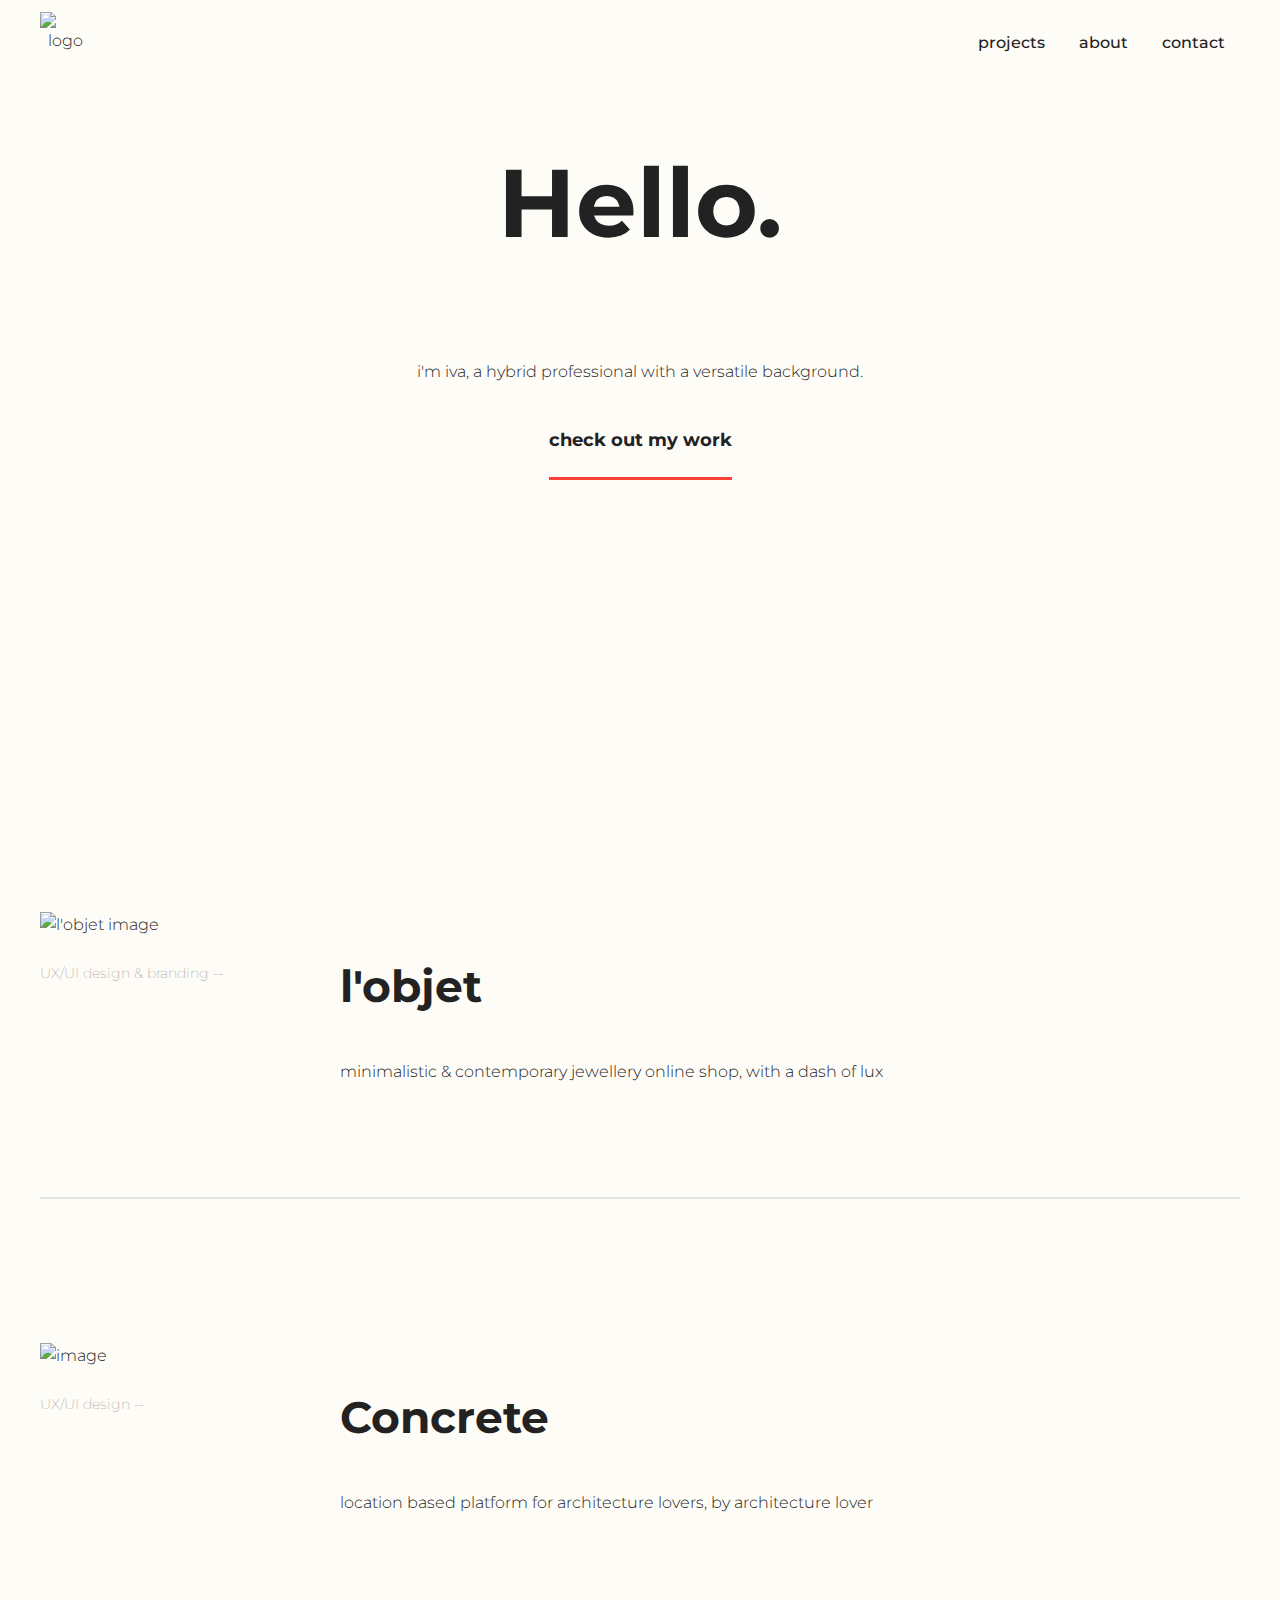
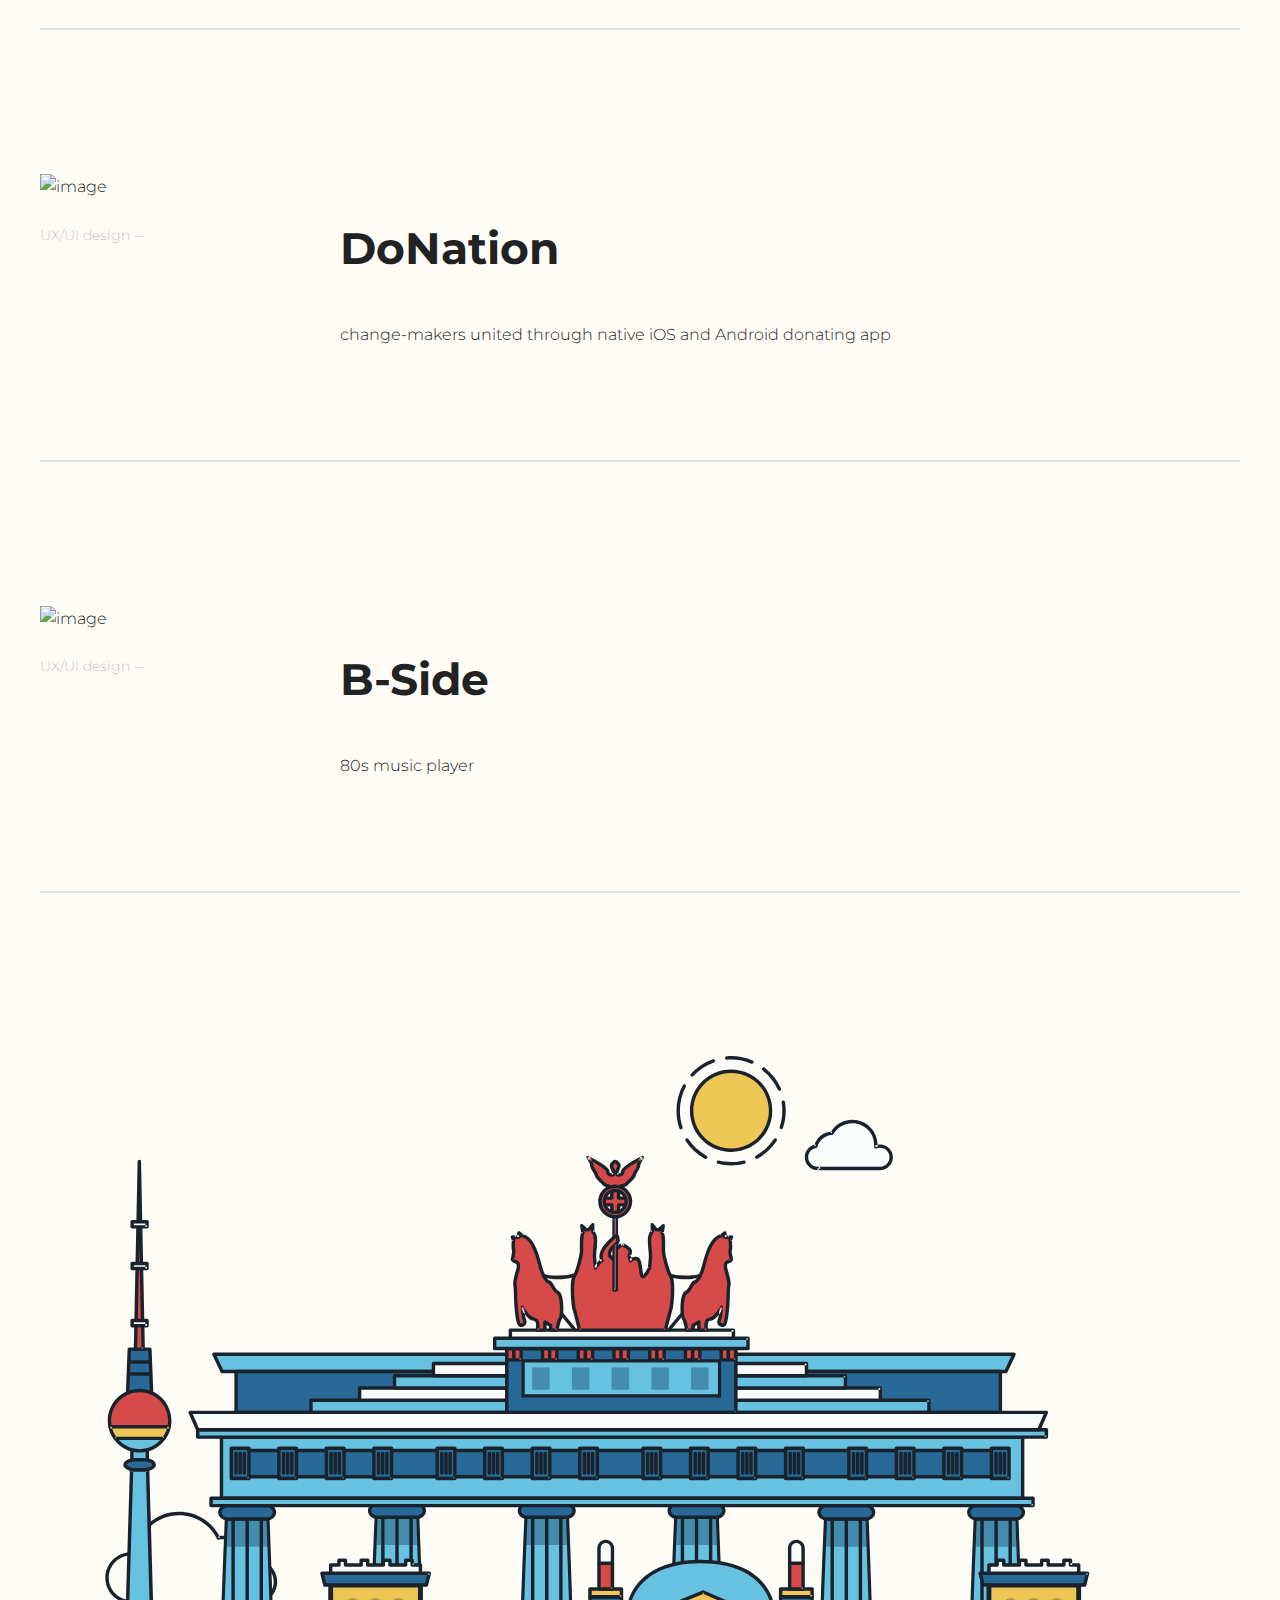
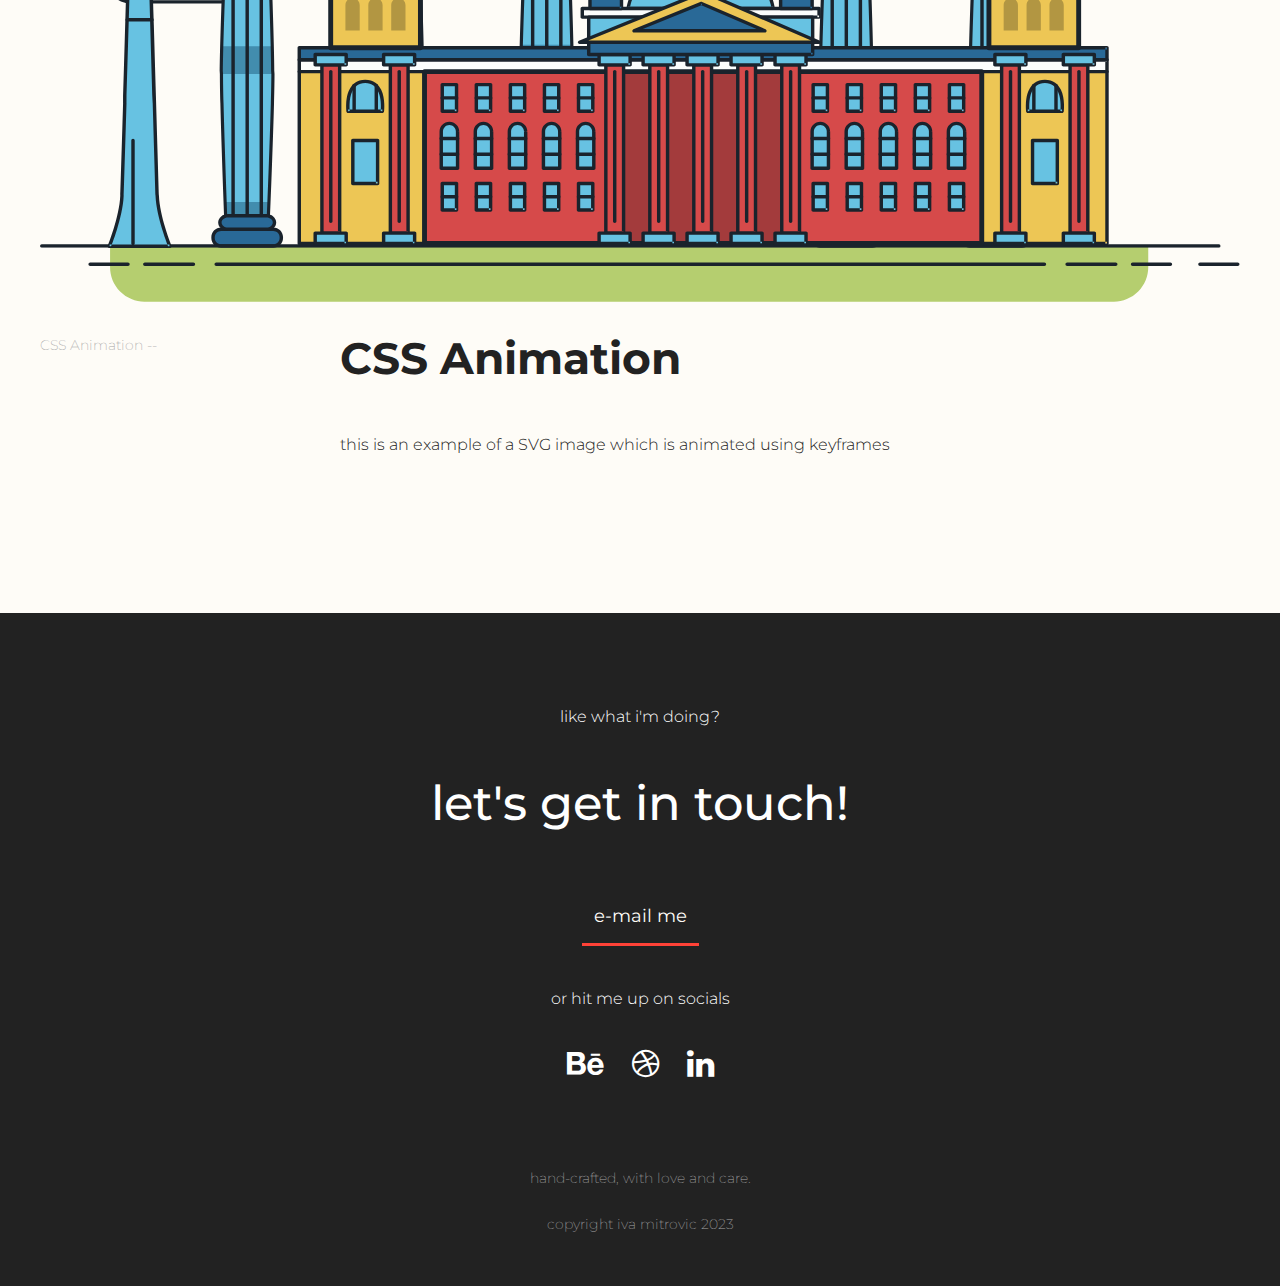
==== commit 29ab9ef7: "index padding 3" ====
--- a/index.html
+++ b/index.html
@@ -6,12 +6,13 @@
     <link rel="preconnect" href="https://fonts.googleapis.com">
     <link rel="preconnect" href="https://fonts.gstatic.com" crossorigin>
     <link href="https://fonts.googleapis.com/css2?family=Montserrat:wght@100;200;300;400;500;600;700;800&display=swap" rel="stylesheet">
+    <link href="img/favicon.ico" rel="shortcut icon">
+
      <!-- Back to top button -->
     <a id="top"></a>
     <meta name="viewport" content="width=device-width, initial-scale=1" />
     <meta charset="utf-8" />
     <title>Portfolio | Iva Mitrovic</title>
-    <link rel="icon" type="image/x-icon" href="./favicon.ico">
     <script
       src="https://kit.fontawesome.com/0a37a49e68.js"
       crossorigin="anonymous"
@@ -48,10 +49,10 @@
     <main>
 
       <div class="container center">
-        <div class="row extra-padding text-center">
+        <div class="row extra-padding-top text-center">
           <h1>Hello.</h1>
           <p>
-            i'm iva, a hybrid professional with versatile background.
+            i'm iva, a hybrid professional with a versatile background.
           </p>
           <br>
           <a href="#projects" class="button">check out my work</a>
--- a/css/style.css
+++ b/css/style.css
@@ -0,0 +1,825 @@
+/*
+Colors used:
+Primary color (Off white): #FEFCF7;
+Secondary color (Almost black): #222222;
+Accent color (Ruby red): #FF4237;
+*/
+
+* {
+  box-sizing: border-box;
+}
+
+/* Layout styling */
+
+html {
+  scroll-behavior: smooth;
+  }
+
+body {
+  background-color: #FEFCF7;
+  font-family: 'Montserrat', sans-serif;
+  font-size: 16px; /* Sets the font size to 16px */
+  font-weight: 300; /* Sets the font weight to 300 */
+  line-height: 1.6; /* Sets the line-height to 1.6 * the font-size */
+  color: #222222;
+  margin: 0%;
+ 
+}
+
+h1, h2, h3, h4 {
+  line-height: 1.4;
+}
+h1 {
+  font-size: 2.25em;
+  font-weight: 700;
+  padding-top: 24px;
+  padding-bottom: 0px;
+}
+
+h2 {
+  font-size: 3em;
+  font-weight: 500;
+  padding-top: 0px;
+  padding-bottom: 0px;
+}
+
+h3 {
+  font-size: 2em;
+  font-weight: 700;
+  padding-top: 0px;
+  padding-bottom: 0px;
+    
+}
+
+h4 {
+  font-size: 16px;
+  font-weight: 300;
+}
+
+h5 {
+  font-size: 16px;
+  font-weight: 200;
+}
+
+h6 {
+  font-size: 14px;
+  font-weight: 200;
+  color: #a5a5a5;
+  margin: 0%;
+  padding-top: 24px;
+}
+
+h7 {
+  font-size: 18px;
+  font-weight: 700;
+  margin-top: 24px;
+  margin-bottom: 12px;
+}
+
+h8 {
+  font-size: 2.75em;
+  font-weight: 700;
+  padding-top: 24px;
+  padding-bottom: 48px;
+  color: #FF4237;
+}
+
+h9 {
+  font-size: 2em;
+  font-weight: 700;
+  color: #FEFCF7;
+  padding-top: 24px;
+  padding-bottom: 24px;
+}
+
+
+
+a {
+  color: #222222;
+  text-decoration: none; /* No underlining */
+}
+
+a:visited { /*visited link */
+color: #222222;
+}
+
+a:hover {
+color: #FF4237;
+opacity: 100%;
+text-decoration: none; /* Underlining when hovering over a link */
+}
+
+a:active { /* selected link */
+color: #222222;
+}
+
+img {
+  width: 100%;
+    display: block;
+    margin: 0 auto;
+}
+
+footer {
+  background-color: #222222; 
+  padding:50px 0px;
+  color: #ffffff;
+  width: 100%;
+  text-align: center;
+  margin: 0px;
+  top:0;
+  right: 0;
+}
+
+.button {
+display: inline-block; /* since the <a> tag is inline by default, we need to change this to inline-block, but more on this later */
+background-color: transparent;
+color: #222222; /* need to override the default link color */
+font-weight: 700;
+font-size: 16px;
+padding-left: 0px;
+padding-bottom: 22px;
+padding-right: 0px;
+border-radius: 0px;
+border-bottom: 3px solid #FF4237; /* width of the border, type, color */
+transition-property: opacity;
+transition: all .3s ease-out;
+}  
+
+.button:hover {
+opacity: 1; /* reduces the opacity of the button */
+padding-bottom: 13px;
+color: #222222;
+border-bottom: 12px solid #FF4237;
+text-decoration: none;
+  
+}
+
+a:active { /* selected link */
+color: #222222;
+}
+
+.button.contact {
+display: inline-block; /* since the <a> tag is inline by default, we need to change this to inline-block, but more on this later */
+background-color: transparent;
+color: #FEFCF7; /* need to override the default link color */
+font-weight: 400;
+margin-bottom: 24px;
+padding-left: 12px;
+padding-bottom: 12px;
+padding-right: 12px;
+border-radius: 0px;
+border-bottom: 3px solid #FF4237; /* width of the border, type, color */
+transition-property: opacity;
+transition: all .3s ease-out;
+}
+
+.button.contact:hover {
+opacity: 1;
+padding-bottom: 3px;
+border-bottom: 12px solid #FF4237;
+text-decoration: none;
+}
+
+.buttonproject {
+display: inline-block; /* since the <a> tag is inline by default, we need to change this to inline-block, but more on this later */
+background-color: transparent;
+font-size: 2.75em;
+  font-weight: 700;
+  padding-top: 24px;
+  padding-bottom: 0px;
+transition-property: opacity;
+}
+
+.buttonproject:hover {
+color: #222222;
+  opacity: 80%;
+  text-decoration: none;
+}
+
+.buttonimage {
+  opacity: 100%;
+}
+
+.buttonimage:hover {
+opacity: 80;
+}
+
+.newanchor:link {
+  color:#FF4237;
+  text-decoration:none;
+  }
+  
+  .newanchor:hover{
+  color:#FF4237;
+  text-decoration: none;
+  }
+
+
+.background1 {
+background-color: #FEFCF7;
+margin: 0;
+}
+
+.background2 {
+  background-color: #000000;
+  margin: 0;
+  padding-top: 24px;
+  padding-bottom: 24px;
+  }
+
+.container {
+  padding: 0 15px;
+  display: block;
+  margin: 0 auto;
+}
+
+
+.row {
+  width: 100%;
+  margin: auto; /* 25 px top and bottom, 0 left and right */
+}
+
+.minusmargin {
+  margin-bottom: -64px;
+}
+
+
+.center {
+  text-align: center; /*center text*/
+}
+
+
+.right {
+  text-align: right;
+  padding-right: 7px;
+}
+
+.left {
+  text-align: left;
+  padding-left: 15px;
+}
+
+
+.logo {
+  max-width: 50px;
+  float: left;
+
+}
+
+.profile {
+  max-width: 4500px;
+}
+
+.bg-skin {
+    
+    background-color:
+#DDCBBD;
+}
+
+.extra-padding-tb{
+    padding: 42px 0;
+    justify-content: center;
+}
+
+.tab {
+  margin-top: 3em
+ }
+
+
+.project {
+  width: 100%;
+  padding-top: -240px;
+  padding-bottom: 24px;
+}
+
+.projectimage {
+  padding-top: 48px;
+}
+
+
+header {
+  background-color: #FEFCF7;
+  width: 100%;
+  margin: 0px;
+  border-bottom:0px solid transparent;
+  box-shadow: 0 0px 00px rgba(34, 34, 34, 0.2)  ; 
+	-webkit-box-shadow: 0 0px 0px rgba(34, 34, 34, 0.2)  ; 
+	-moz-box-shadow: 0 0px 0px rgba(34, 34, 34, 0.2)  ; 
+  position: fixed;
+  top:0;
+  right: 0;
+  z-index: 10;
+}
+
+nav > ul { 
+  list-style-type: none;
+  padding: 0;
+  margin: 0;
+
+}
+
+nav > ul > li {
+  padding: 2px 15px;
+  font-weight: 500;
+  color: #222222;
+}
+
+.navtoggle li:not(:last-child) {
+  display: none;
+  
+}
+
+.navtoggle, .navtoggle.responsive {
+  position: relative;
+  text-align: center;
+}
+
+
+
+.navtoggle.responsive ul {
+background-color: #FEFCF7;
+padding-top: 48%;
+text-align: center;
+height: 100vh;
+}
+
+.navtoggle li .menu {
+  position: absolute;
+  right: 0;
+  top:8px;
+  font-size: 20px;
+}
+
+.navtoggle.responsive li {
+  display: block;
+  margin-top: 0px;
+  text-align: center;
+  font-size: 32px;
+}
+
+ /*
+picture {
+  float: right;
+}
+picture {
+  width: 600px;
+}*/
+
+
+#hero {
+  background-color: #FEFCF7;
+}
+
+
+.skills-icons i{
+  font-size: 24px;
+  padding: 6px;
+}
+
+main {
+  padding-top: 48px;
+}
+
+.center {
+  text-align: center
+ }
+
+.max-width {
+  max-width:80% ;
+} 
+
+
+
+#top::after {
+  content: "\f077";
+  font-family: FontAwesome;
+  font-weight: normal;
+  font-style: normal;
+  font-size: 2em;
+  line-height: 50px;
+  color: #222222;
+}
+#top:hover {
+  cursor: pointer;
+  background-color: transparent;
+}
+#top:active {
+  background-color: #555;
+}
+#top.show {
+  opacity: 1;
+  visibility: visible;
+}
+
+
+@media screen and (max-width: 640px) {
+  .column {
+    width: 60%;
+    align-items: center;
+    justify-content: center;
+    padding: 0%;
+  }
+  
+  .container-arrow {
+    padding: 0px 15px;
+    display: flex;
+    margin: 0 auto;
+  }
+  
+
+  .extra-padding  {
+        
+    padding: 24%;  
+   }
+
+   .extra-padding-lr {
+    padding-left: 10%;
+    padding-right: 10%;
+   }
+  
+
+  .profilepic {
+    padding: 10%;
+    max-width: 120;
+    /* float: right; */
+  }
+
+  
+}
+
+text-center {
+  text-align: center;
+}
+
+
+/* ==============================
+Medium devices (640px and larger)
+================================= */
+@media only screen and (min-width: 640px) {
+  header {
+    text-align: unset;
+    padding: 16px 0 16px;
+  }
+
+  .container {
+    padding: 0 0px;
+    max-width: 1200px;
+    margin-left: auto;
+    margin-right: auto;
+  }
+
+  .container-arrow {
+    padding: 0 0px;
+    max-width: 1200px;
+    margin-left: auto;
+    margin-right: auto;
+  }
+
+
+  .max-width {
+    max-width:60% ;
+  } 
+
+
+.tab {
+  margin-top: 9em
+ }
+
+ .extra-padding-tb{
+  padding: 42px 0;
+  justify-content: center;
+}
+
+
+  .button {
+    font-size: 18px;
+    }  
+
+  .column {
+    float: left;
+    width: 50%;
+    padding-inline: 24px;
+    padding-top: 24px;
+    padding-bottom: 6;
+  }
+  
+  
+  
+  /* Clear floats after the columns */
+  .row:after {
+    content: "";
+    display: table;
+    clear: both;
+  }
+
+  h1 {
+    font-size: 6em;
+    font-weight: 700;
+    padding-top: 24px;
+    padding-bottom: 24px;
+  }
+
+  h3 {
+    font-size: 2.75em;
+    font-weight: 700;
+    padding-top: 18px;
+    padding-bottom: 0px;
+      
+  }
+
+  h4 {
+    font-size: 16px;
+    font-weight: 300;
+    margin-top: 24px;
+    margin-bottom: 80px;
+  }
+
+  h9 {
+    font-size: 6em;
+    font-weight: 700;
+    color: #FEFCF7;
+    padding-top: 24px;
+    padding-bottom: 24px;
+  }
+
+  p {
+    font-size: 16px;
+  }
+
+  nav {
+    width: auto;
+    float: right;
+    margin-top: 4px;
+  }
+
+
+#hero span {
+  display: block;
+}
+
+.extra-padding  {
+        
+  padding: 6%;  
+ }
+
+
+.navtoggle.responsive ul {
+      background-color: #FEFCF7;
+    padding-top: 0%;
+    text-align: left;
+        height: auto;
+}
+
+.navtoggle.responsive li {
+ 
+  font-size: 17px;
+}
+
+.navtoggle li:not(:last-child) {
+  display: inline-block;
+}
+
+.navtoggle li:last-child {
+  display: none;
+}
+
+.col-md-5 {
+  width: 50%;
+  margin: 0%;
+}
+
+.col-md-6 {
+  width: 50%;
+}
+
+.col-md-3 {
+  width: 25%;
+}
+    
+ 
+.col-md-6 h3  {
+margin-top: 0px;
+ 
+}
+
+.col-md-1 {
+  width: 25%;
+}
+
+    
+.col-md-2{
+        width: 25%;
+    }
+
+[class*="col-"] {
+  float: left;
+}
+
+.row::after {
+  content: "";
+  clear: both;
+  display: table;
+}
+
+.profilepic {
+  padding-left: 10%;
+  max-width: 80%;
+  /* float: right; */
+}
+
+#top {
+  display: inline-block;
+  background-color: transparent;
+  width: 50px;
+  height: 50px;
+  text-align: center;
+  border-radius: 4px;
+  position: fixed;
+  bottom: 30px;
+  right: 30px;
+  transition: background-color .3s, 
+    opacity .5s, visibility .5s;
+  opacity: 0;
+  visibility: hidden;
+  z-index: 1000;
+  justify-content: center;
+}
+
+}
+
+/* ==============================
+Large devices (1024px or larger)
+================================= */
+@media only screen and (min-width: 1024px) {
+  .container {
+    padding: 0 0px;
+    max-width: 1200px;
+    margin-left: auto;
+    margin-right: auto;
+  }
+
+  .max-width {
+    max-width:50% ;
+  } 
+
+  .extra-padding  {
+        
+    padding: 12%;  
+   }
+
+  .column {
+    float: left;
+    width: 33.3%;
+    padding-inline: 24px;
+    padding-top: 24px;
+    padding-bottom: 6;
+  }
+
+    .text-center {
+        text-align: center;
+    }
+    
+    
+  nav {
+    width: auto;
+    float: right;
+    margin-top: 12px;
+  }
+
+    .logo {
+ margin-top: -4px;
+
+}
+
+#hero span {
+  display: block;
+}
+
+.col-lg-7 {
+width: 60%;
+padding-right: 0%;
+padding-left: 20%;
+}
+
+.col-lg-5 {
+  width: 40%;
+  padding: 20px;
+}
+
+.col-lg-1 {
+  width: 100%;
+}
+
+
+[class*="col-"] {
+  float: left;
+}
+    
+    [class*="col-"]:first-child {
+padding-left: 0;
+}
+
+.row::after {
+  content: "";
+  clear: both;
+  display: table;
+}
+
+
+
+.profilepic {
+  max-width: 420px;
+  /* padding-top: 108px;
+  float: right; */
+}
+
+.skills-icons i{
+  font-size: 32px;
+  padding: 6px;
+}
+
+  }
+
+/* ==============================
+X-large devices (1440px or larger)
+================================= */
+@media only screen and (min-width: 1440px) {
+}
+
+#hero span {
+  display: block;
+}
+
+
+.footer-icons {
+    margin-top: 24px;
+}
+
+.project-icons {
+  padding: 12px;
+  
+}
+
+.arrow-left {
+  padding-right: 6px;
+}
+
+.arrow-right {
+  padding-left: 6px;
+}
+
+.footer-icons i{
+
+  font-size: 32px;
+  padding: 12px;
+ 
+}
+
+.footer-icons a {
+color: #ffffff;
+
+}
+
+.footer-icons a:hover {
+text-decoration: none;
+color: #FF4237;
+
+}
+
+
+@keyframes color-change {
+  0% {fill: #edc655;}
+  50% {fill: #fcffad} 
+  100% {fill: #f76414;}
+  
+}
+
+.sun {
+  animation-duration: 4s;
+  animation-name: color-change;
+  animation-iteration-count: infinite;
+  animation-direction: alternate;
+  animation-timing-function: linear;
+}
+
+@keyframes cloud-move{
+  from {transform: translate(0,50px);}
+  to {transform: translate(200px, 50px);}
+}
+
+.cloud-front {
+  animation-duration: 30s;
+  animation-name: cloud-move;
+  animation-iteration-count: infinite;
+  animation-direction: alternate;
+  animation-timing-function: linear;
+}
+
+@keyframes cloud-move-reverse {
+  from {transform: translate(446px, 48px);}
+  to {transform: translate(100px, 48px);}
+}
+
+.cloud-back {
+  animation: 34s cloud-move-reverse infinite alternate linear;
+}